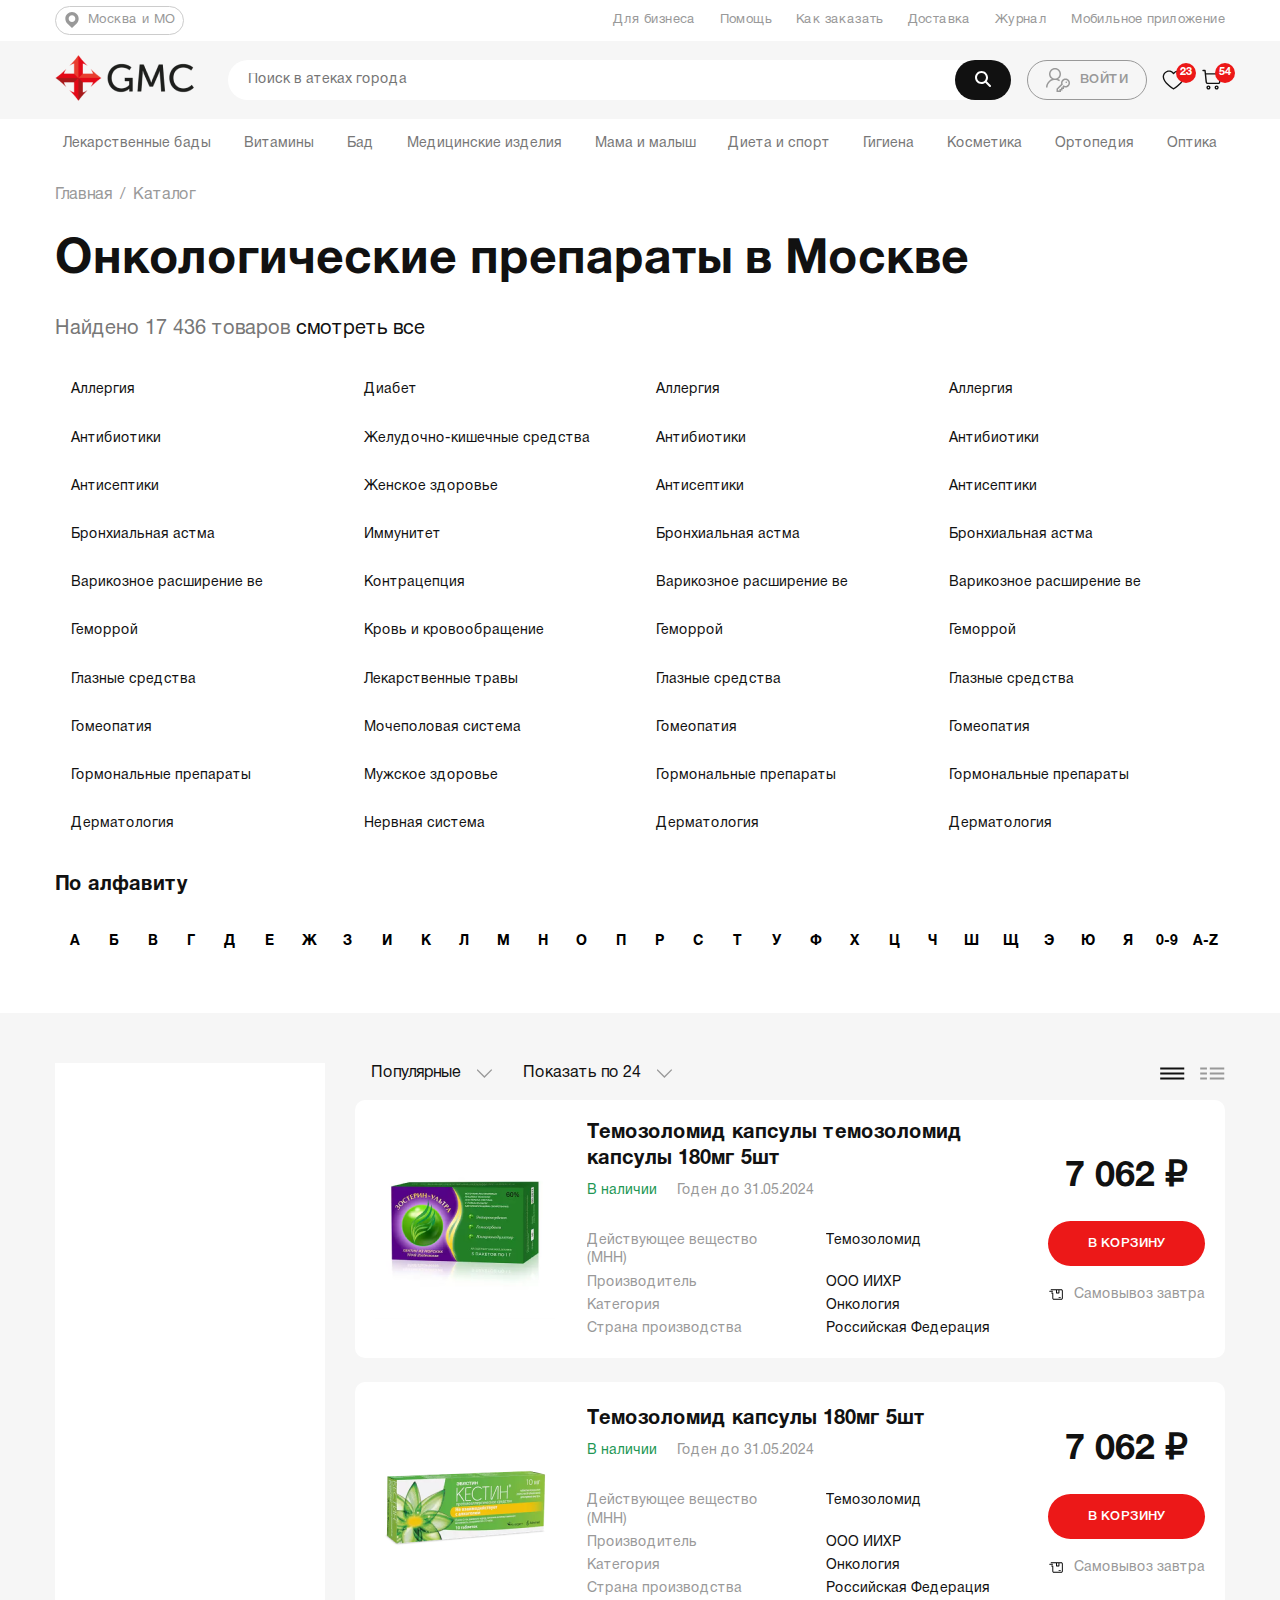
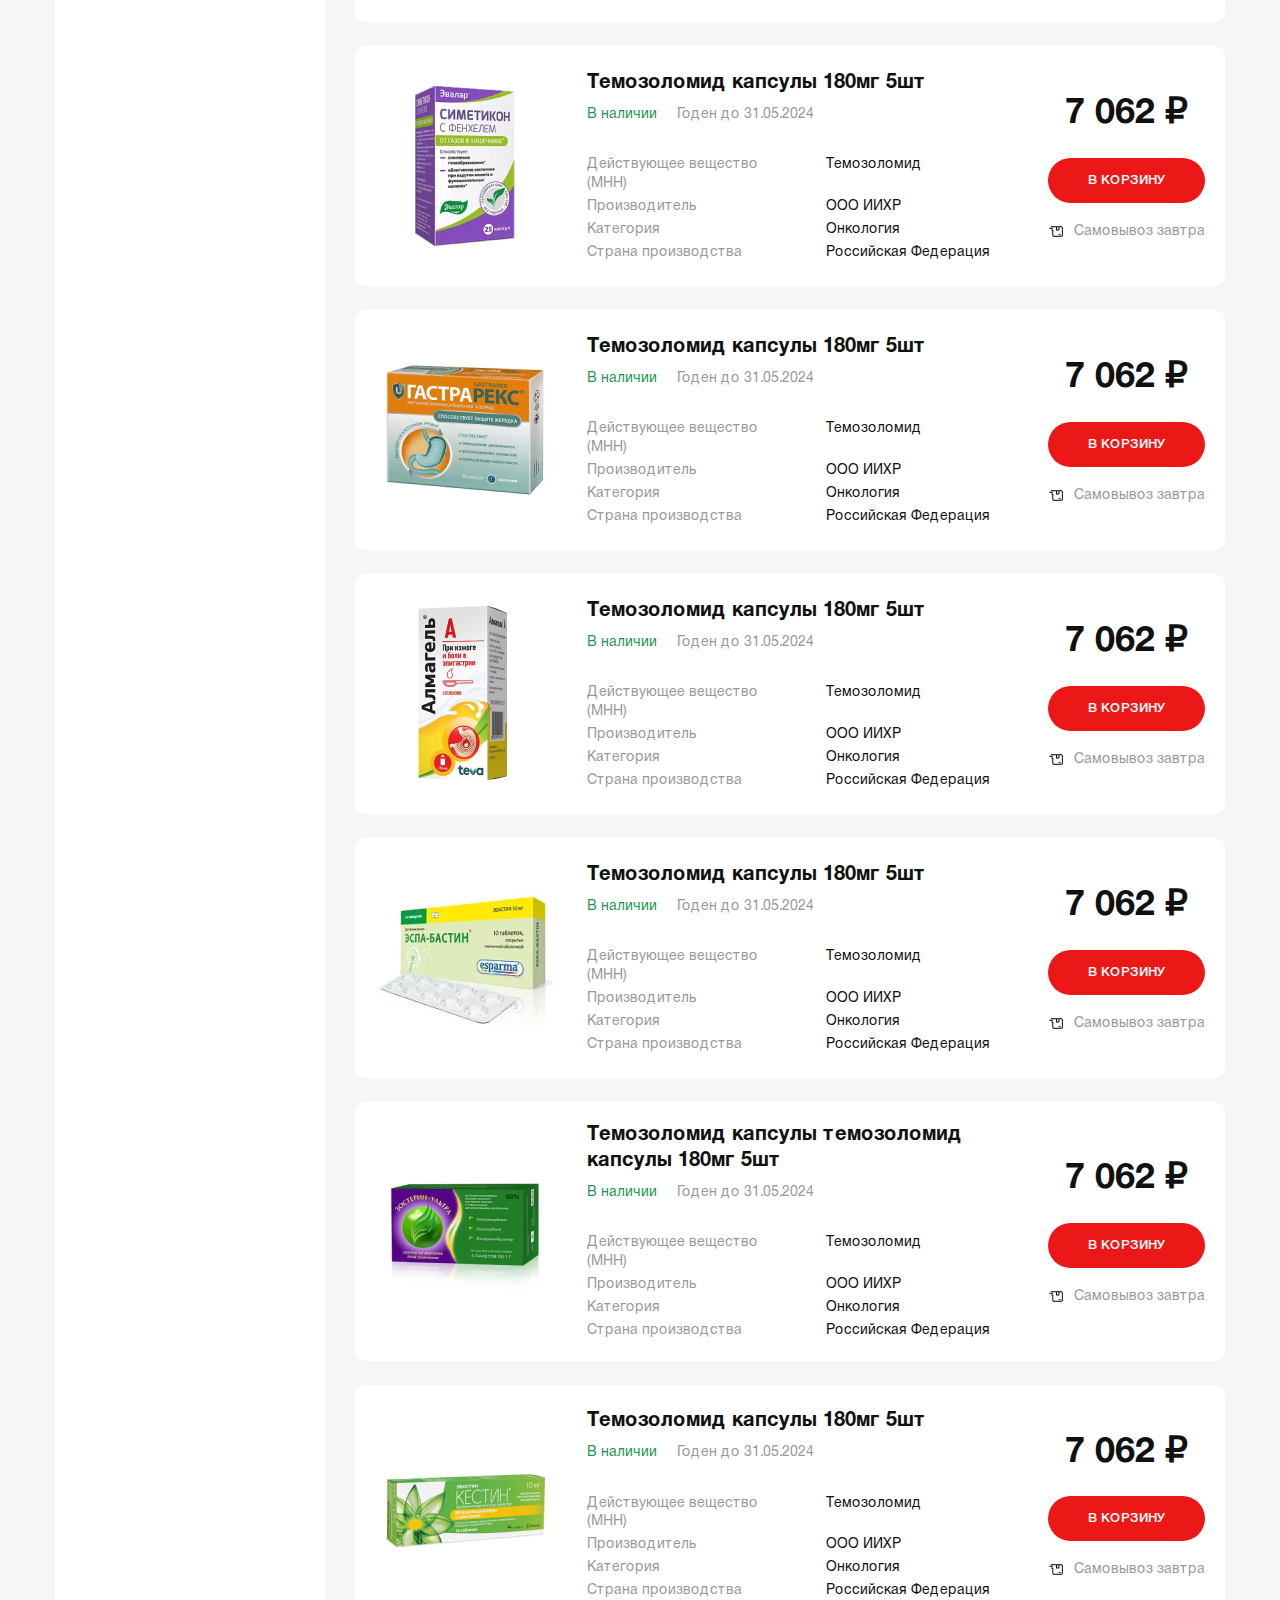
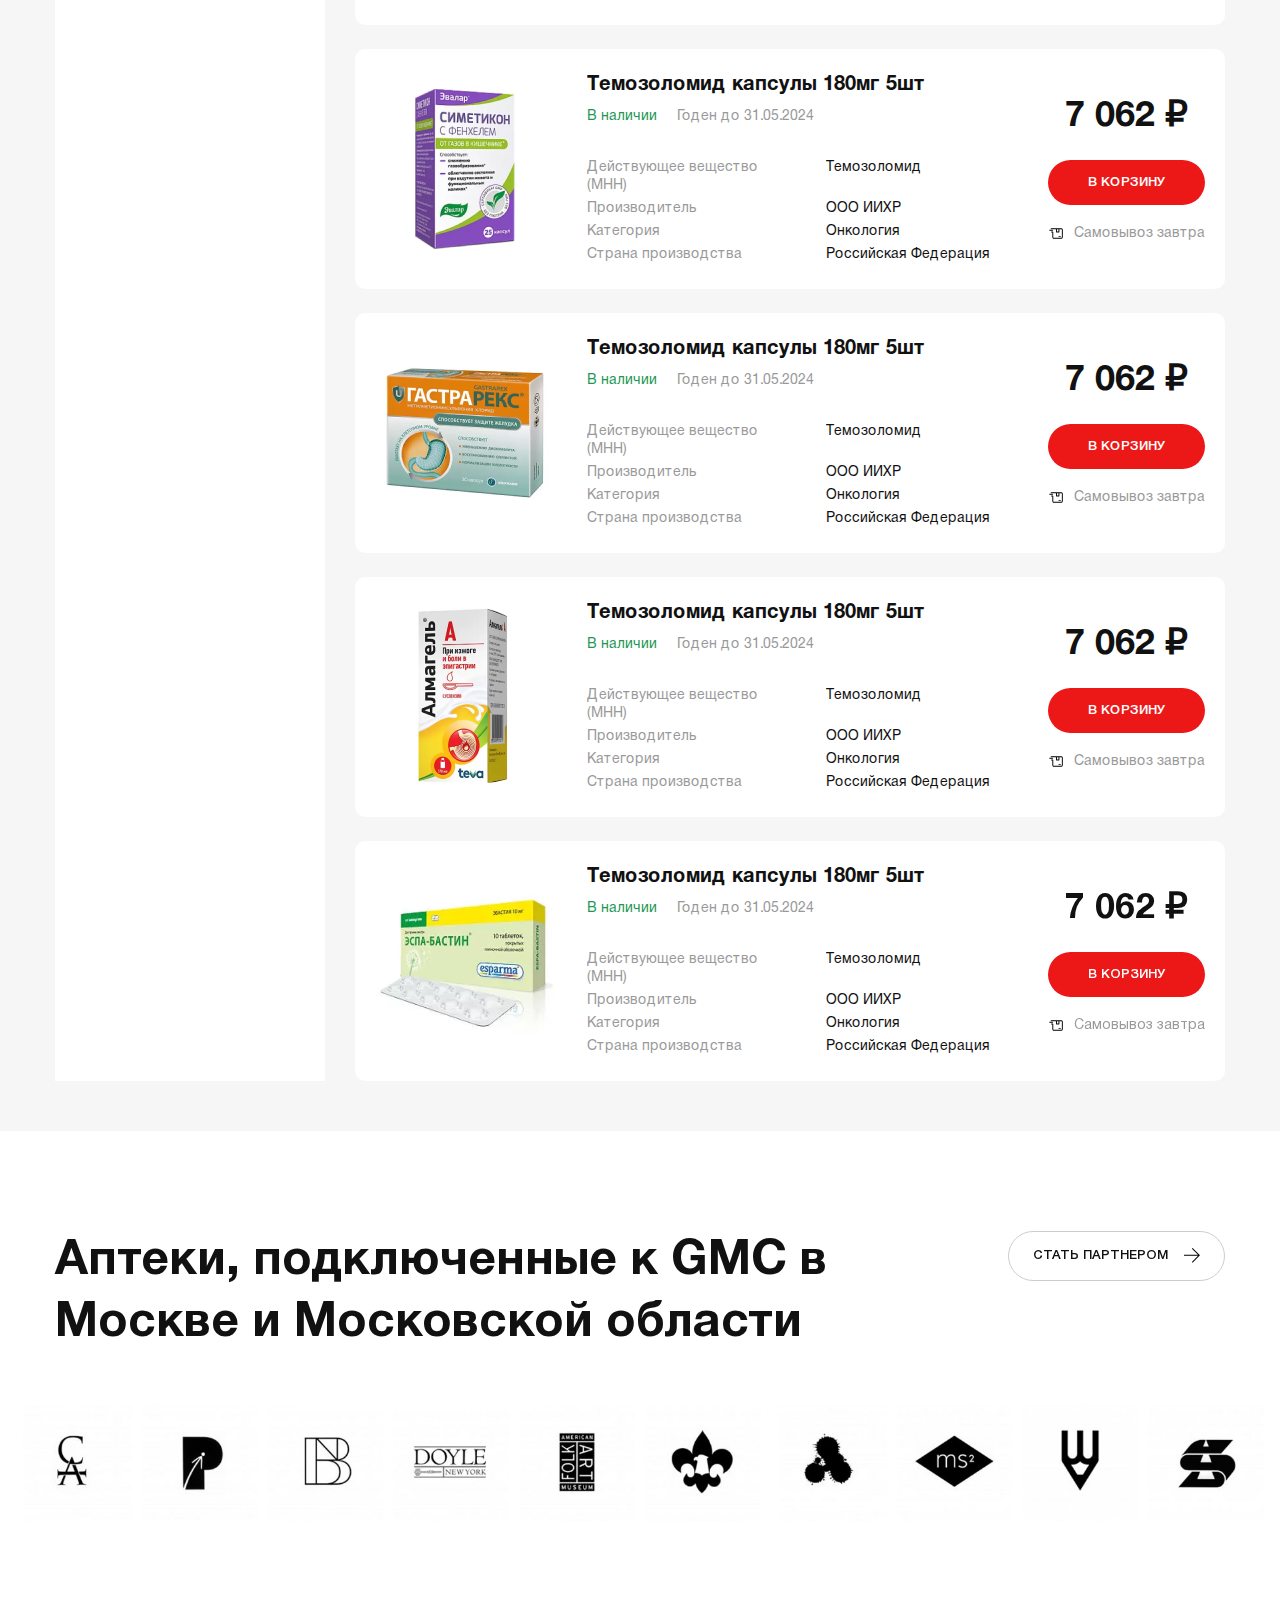
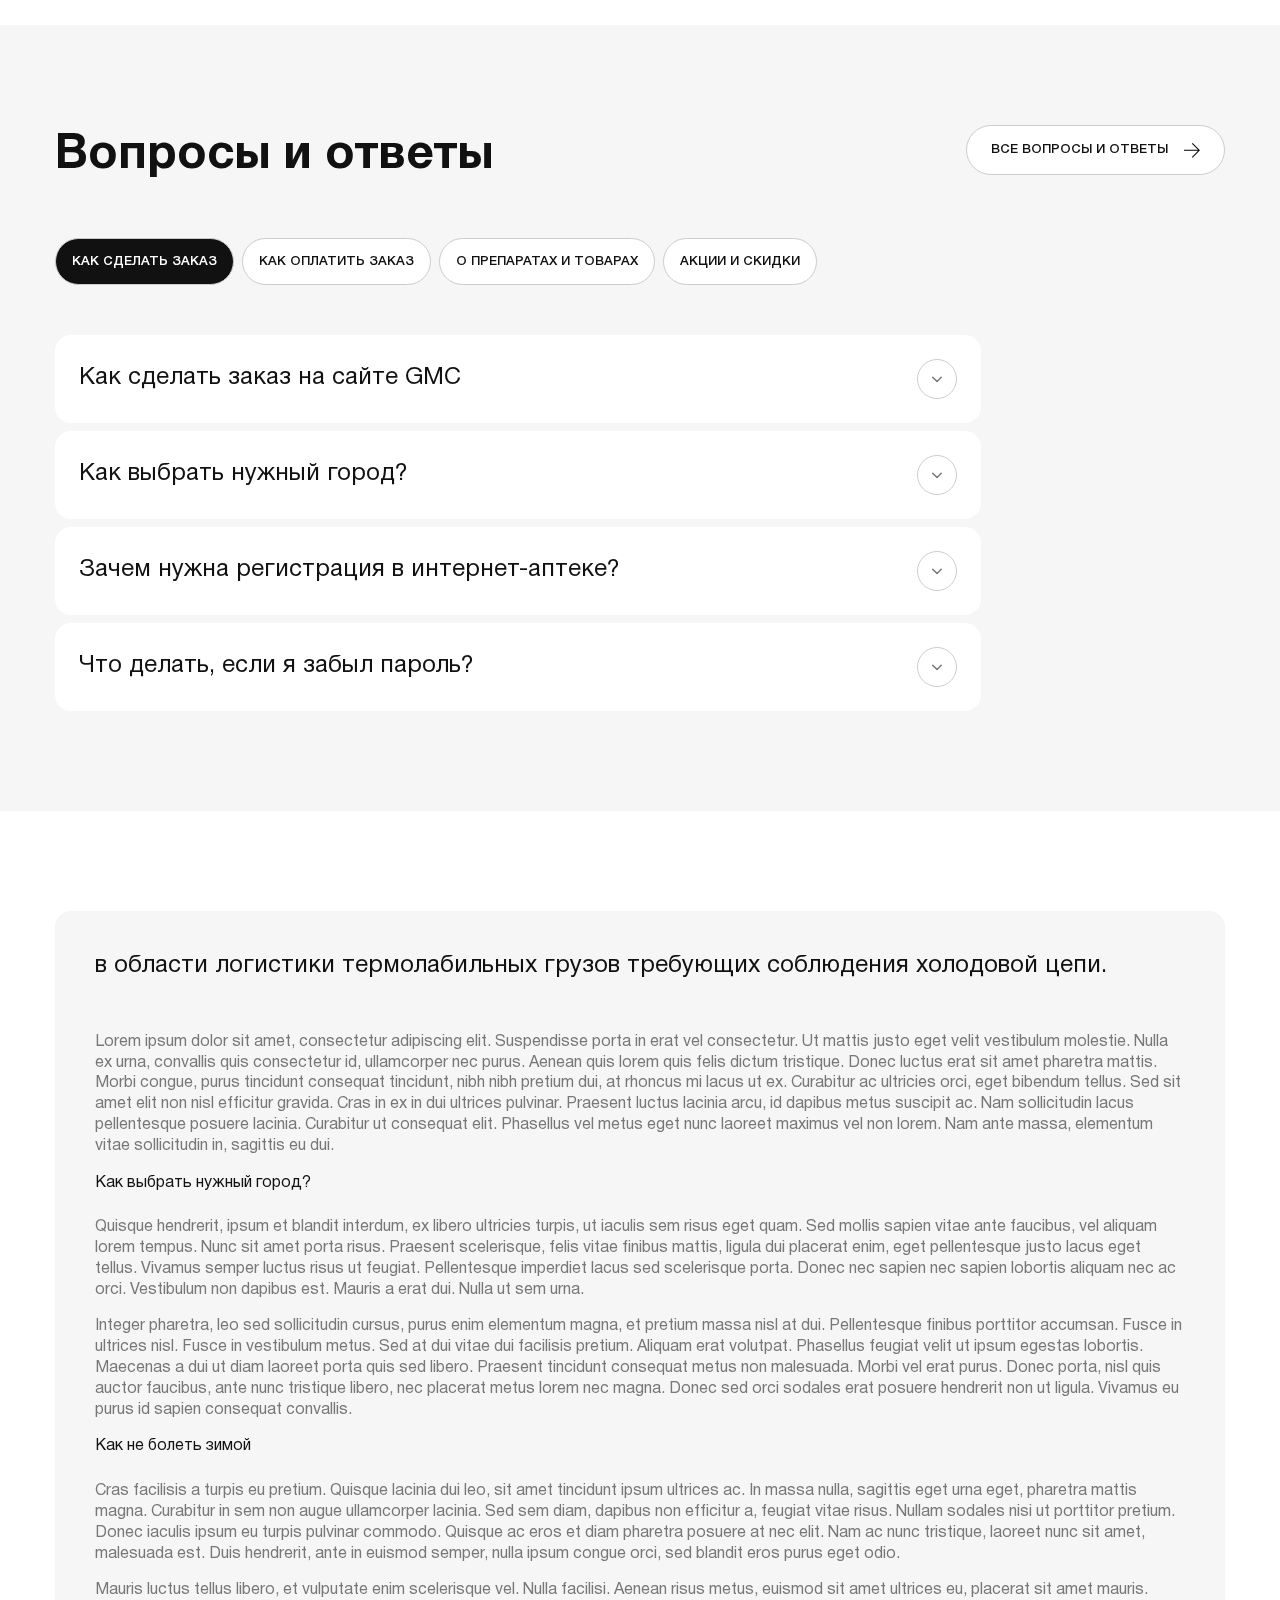
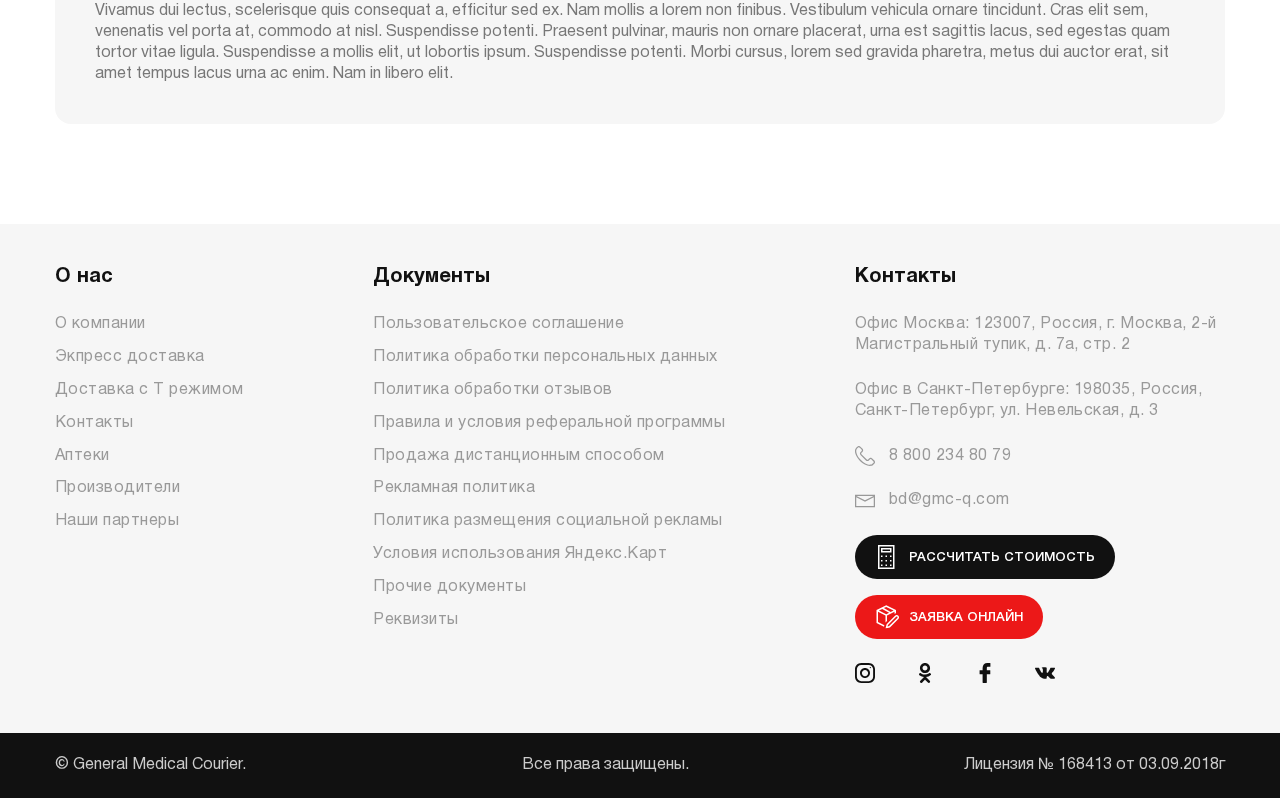
==== catalog.html @ 03855627 "feat: added catalog controls" ====
<!DOCTYPE html>
<html lang="en">
  <head>
    <meta charset="UTF-8" />
    <meta name="viewport" content="width=device-width, initial-scale=1.0" />
    <title>GMC</title>
    <link rel="shortcut icon" href="./favicon.ico" type="image/x-icon" />
    <link rel="stylesheet" href="./css/index.css" />
    <link rel="stylesheet" href="https://cdn.jsdelivr.net/npm/swiper@11/swiper-bundle.min.css" />
    <script src="https://cdn.jsdelivr.net/npm/swiper@11/swiper-bundle.min.js" defer></script>
    <script type="module" src="./js/index.js" defer></script>
  </head>
  <body>
    <header class="header">
      <div class="header__top">
        <div class="container">
          <div class="header__top-location">Москва и МО</div>

          <ul class="header__top-menu">
            <li class="header__top-menu-item">
              <a class="header__top-menu-item-link" href="#">Для бизнеса</a>
            </li>
            <li class="header__top-menu-item">
              <a class="header__top-menu-item-link" href="#">Помощь</a>
            </li>
            <li class="header__top-menu-item">
              <a class="header__top-menu-item-link" href="#">Как заказать</a>
            </li>
            <li class="header__top-menu-item">
              <a class="header__top-menu-item-link" href="#">Доставка</a>
            </li>
            <li class="header__top-menu-item">
              <a class="header__top-menu-item-link" href="#">Журнал</a>
            </li>
            <li class="header__top-menu-item">
              <a class="header__top-menu-item-link" href="#">Мобильное приложение</a>
            </li>
          </ul>
        </div>
      </div>

      <div class="header__main">
        <div class="container">
          <div class="header__logo">
            <a class="header__logo-link" href="./">
              <img class="header__logo-image" src="./assets/logo.png" alt="logo" />
            </a>
          </div>

          <div class="header__search">
            <input class="header__search-input" type="search" placeholder="Поиск в атеках города" />
            <button class="header__search-button"></button>
          </div>

          <div class="header__controls">
            <button class="header__controls-button header__controls-button_main">
              <span class="header__controls-button-text">Главная</span>
            </button>
            <button class="header__controls-button header__controls-button_catalog">
              <span class="header__controls-button-text">Каталог</span>
            </button>
            <button class="header__controls-button header__controls-button_account">
              <span class="header__controls-button-text">Войти</span>
            </button>
            <button class="header__controls-button header__controls-button_favourits">
              <span class="header__controls-button-text">Избранное</span>
              <span class="header__controls-button-count">23</span>
            </button>
            <button class="header__controls-button header__controls-button_basket">
              <span class="header__controls-button-text">Корзина</span>
              <span class="header__controls-button-count">54</span>
            </button>
            <button class="header__controls-button header__controls-button_burger">
              <span class="header__controls-button-text">Меню</span>
            </button>
          </div>
        </div>
      </div>
    </header>

    <main class="main">
      <nav class="main-nav">
        <div class="container">
          <ul class="main-nav__menu">
            <li class="main-nav__menu-item">
              <span class="main-nav__menu-item-text">Лекарственные бады</span>
              <div class="main-nav__menu-submenu-wrapper">
                <ul class="main-nav__submenu">
                  <li class="main-nav__submenu-item">
                    <a class="main-nav__submenu-link" href="#">Аллергия</a>
                  </li>
                  <li class="main-nav__submenu-item">
                    <a class="main-nav__submenu-link" href="#">Антибиотики</a>
                  </li>
                  <li class="main-nav__submenu-item">
                    <a class="main-nav__submenu-link" href="#">Антисептики</a>
                  </li>
                  <li class="main-nav__submenu-item">
                    <a class="main-nav__submenu-link" href="#">Бронхиальная астма</a>
                  </li>
                  <li class="main-nav__submenu-item">
                    <a class="main-nav__submenu-link" href="#">Варикозное расширение ве</a>
                  </li>
                  <li class="main-nav__submenu-item">
                    <a class="main-nav__submenu-link" href="#">Геморрой</a>
                  </li>
                  <li class="main-nav__submenu-item">
                    <a class="main-nav__submenu-link" href="#">Глазные средства</a>
                  </li>
                  <li class="main-nav__submenu-item">
                    <a class="main-nav__submenu-link" href="#">Гомеопатия</a>
                  </li>
                  <li class="main-nav__submenu-item">
                    <a class="main-nav__submenu-link" href="#">Гормональные препараты</a>
                  </li>
                  <li class="main-nav__submenu-item">
                    <a class="main-nav__submenu-link" href="#">Дерматология</a>
                  </li>
                  <li class="main-nav__submenu-item">
                    <a class="main-nav__submenu-link" href="#">Диабет</a>
                  </li>
                  <li class="main-nav__submenu-item">
                    <a class="main-nav__submenu-link" href="#">Желудочно-кишечные средства</a>
                  </li>
                  <li class="main-nav__submenu-item">
                    <a class="main-nav__submenu-link" href="#">Женское здоровье</a>
                  </li>
                  <li class="main-nav__submenu-item">
                    <a class="main-nav__submenu-link" href="#">Иммунитет</a>
                  </li>
                  <li class="main-nav__submenu-item">
                    <a class="main-nav__submenu-link" href="#">Контрацепция</a>
                  </li>
                  <li class="main-nav__submenu-item">
                    <a class="main-nav__submenu-link" href="#">Кровь и кровообращение</a>
                  </li>
                  <li class="main-nav__submenu-item">
                    <a class="main-nav__submenu-link" href="#">Лекарственные травы</a>
                  </li>
                  <li class="main-nav__submenu-item">
                    <a class="main-nav__submenu-link" href="#">Мочеполовая система</a>
                  </li>
                  <li class="main-nav__submenu-item">
                    <a class="main-nav__submenu-link" href="#">Мужское здоровье</a>
                  </li>
                  <li class="main-nav__submenu-item">
                    <a class="main-nav__submenu-link" href="#">Нервная система</a>
                  </li>
                  <li class="main-nav__submenu-item">
                    <a class="main-nav__submenu-link" href="#">Аллергия</a>
                  </li>
                  <li class="main-nav__submenu-item">
                    <a class="main-nav__submenu-link" href="#">Антибиотики</a>
                  </li>
                  <li class="main-nav__submenu-item">
                    <a class="main-nav__submenu-link" href="#">Антисептики</a>
                  </li>
                  <li class="main-nav__submenu-item">
                    <a class="main-nav__submenu-link" href="#">Бронхиальная астма</a>
                  </li>
                  <li class="main-nav__submenu-item">
                    <a class="main-nav__submenu-link" href="#">Варикозное расширение ве</a>
                  </li>
                  <li class="main-nav__submenu-item">
                    <a class="main-nav__submenu-link" href="#">Геморрой</a>
                  </li>
                  <li class="main-nav__submenu-item">
                    <a class="main-nav__submenu-link" href="#">Глазные средства</a>
                  </li>
                  <li class="main-nav__submenu-item">
                    <a class="main-nav__submenu-link" href="#">Гомеопатия</a>
                  </li>
                  <li class="main-nav__submenu-item">
                    <a class="main-nav__submenu-link" href="#">Гормональные препараты</a>
                  </li>
                  <li class="main-nav__submenu-item">
                    <a class="main-nav__submenu-link" href="#">Дерматология</a>
                  </li>
                </ul>

                <div class="main-nav__bestsellers">
                  <h4 class="main-nav__bestsellers-title">Хиты продаж</h4>

                  <div class="main-nav__bestsellers-card">
                    <figure class="main-nav__bestsellers-card-figure">
                      <img src="./assets/pharmacy/pharmacy-1.png" alt="pharmacy" />
                    </figure>

                    <div class="main-nav__bestsellers-card-info">
                      <div class="main-nav__bestsellers-card-name">
                        Темозоломид капсулы 180мг 5шт
                      </div>
                      <div class="main-nav__bestsellers-card-amount">В наличии</div>
                      <div class="main-nav__bestsellers-card-price">7 062 ₽</div>
                    </div>
                  </div>

                  <div class="main-nav__bestsellers-card">
                    <figure class="main-nav__bestsellers-card-figure">
                      <img src="./assets/pharmacy/pharmacy-2.png" alt="pharmacy" />
                    </figure>

                    <div class="main-nav__bestsellers-card-info">
                      <div class="main-nav__bestsellers-card-name">
                        Темозоломид капсулы 180мг 5шт
                      </div>
                      <div class="main-nav__bestsellers-card-amount">В наличии</div>
                      <div class="main-nav__bestsellers-card-price">7 062 ₽</div>
                    </div>
                  </div>

                  <div class="main-nav__bestsellers-card">
                    <figure class="main-nav__bestsellers-card-figure">
                      <img src="./assets/pharmacy/pharmacy-3.png" alt="pharmacy" />
                    </figure>

                    <div class="main-nav__bestsellers-card-info">
                      <div class="main-nav__bestsellers-card-name">
                        Темозоломид капсулы 180мг 5шт
                      </div>
                      <div class="main-nav__bestsellers-card-amount">В наличии</div>
                      <div class="main-nav__bestsellers-card-price">7 062 ₽</div>
                    </div>
                  </div>
                </div>
              </div>
            </li>
            <li class="main-nav__menu-item">
              <span class="main-nav__menu-item-text">Витамины</span>
            </li>
            <li class="main-nav__menu-item">
              <span class="main-nav__menu-item-text">Бад</span>
            </li>
            <li class="main-nav__menu-item">
              <span class="main-nav__menu-item-text">Медицинские изделия</span>
            </li>
            <li class="main-nav__menu-item">
              <span class="main-nav__menu-item-text">Мама и малыш</span>
            </li>
            <li class="main-nav__menu-item">
              <span class="main-nav__menu-item-text">Диета и спорт</span>
            </li>
            <li class="main-nav__menu-item">
              <span class="main-nav__menu-item-text">Гигиена</span>
            </li>
            <li class="main-nav__menu-item">
              <span class="main-nav__menu-item-text">Косметика</span>
            </li>
            <li class="main-nav__menu-item">
              <span class="main-nav__menu-item-text">Ортопедия</span>
            </li>
            <li class="main-nav__menu-item">
              <span class="main-nav__menu-item-text">Оптика</span>
            </li>
          </ul>
        </div>
      </nav>

      <section class="catalog-top">
        <div class="container">
          <div class="breacrumbs">
            <a class="breacrumbs__link" href="./">Главная</a>
            <a class="breacrumbs__link" href="./catalog.html">Каталог</a>
          </div>

          <h2 class="catalog-top__title title-48">Онкологические препараты в Москве</h2>

          <div class="catalog-top__result">Найдено 17 436 товаров <a href="#">cмотреть все</a></div>

          <div class="catalog-top__categories">
            <a class="catalog-top__categories-link" href="#">Аллергия</a>
            <a class="catalog-top__categories-link" href="#">Диабет</a>
            <a class="catalog-top__categories-link" href="#">Аллергия</a>
            <a class="catalog-top__categories-link" href="#">Аллергия</a>
            <a class="catalog-top__categories-link" href="#">Антибиотики</a>
            <a class="catalog-top__categories-link" href="#">Желудочно-кишечные средства</a>
            <a class="catalog-top__categories-link" href="#">Антибиотики</a>
            <a class="catalog-top__categories-link" href="#">Антибиотики</a>
            <a class="catalog-top__categories-link" href="#">Антисептики</a>
            <a class="catalog-top__categories-link" href="#">Женское здоровье</a>
            <a class="catalog-top__categories-link" href="#">Антисептики</a>
            <a class="catalog-top__categories-link" href="#">Антисептики</a>
            <a class="catalog-top__categories-link" href="#">Бронхиальная астма</a>
            <a class="catalog-top__categories-link" href="#">Иммунитет</a>
            <a class="catalog-top__categories-link" href="#">Бронхиальная астма</a>
            <a class="catalog-top__categories-link" href="#">Бронхиальная астма</a>
            <a class="catalog-top__categories-link" href="#">Варикозное расширение ве</a>
            <a class="catalog-top__categories-link" href="#">Контрацепция</a>
            <a class="catalog-top__categories-link" href="#">Варикозное расширение ве</a>
            <a class="catalog-top__categories-link" href="#">Варикозное расширение ве</a>
            <a class="catalog-top__categories-link" href="#">Геморрой</a>
            <a class="catalog-top__categories-link" href="#">Кровь и кровообращение</a>
            <a class="catalog-top__categories-link" href="#">Геморрой</a>
            <a class="catalog-top__categories-link" href="#">Геморрой</a>
            <a class="catalog-top__categories-link" href="#">Глазные средства</a>
            <a class="catalog-top__categories-link" href="#">Лекарственные травы</a>
            <a class="catalog-top__categories-link" href="#">Глазные средства</a>
            <a class="catalog-top__categories-link" href="#">Глазные средства</a>
            <a class="catalog-top__categories-link" href="#">Гомеопатия</a>
            <a class="catalog-top__categories-link" href="#">Мочеполовая система</a>
            <a class="catalog-top__categories-link" href="#">Гомеопатия</a>
            <a class="catalog-top__categories-link" href="#">Гомеопатия</a>
            <a class="catalog-top__categories-link" href="#">Гормональные препараты</a>
            <a class="catalog-top__categories-link" href="#">Мужское здоровье</a>
            <a class="catalog-top__categories-link" href="#">Гормональные препараты</a>
            <a class="catalog-top__categories-link" href="#">Гормональные препараты</a>
            <a class="catalog-top__categories-link" href="#">Дерматология</a>
            <a class="catalog-top__categories-link" href="#">Нервная система</a>
            <a class="catalog-top__categories-link" href="#">Дерматология</a>
            <a class="catalog-top__categories-link" href="#">Дерматология</a>
          </div>

          <h3 class="catalog-top__subtitle">По алфавиту</h3>

          <h3 class="catalog-top__sorting">
            <button class="catalog-top__sorting-button">а</button>
            <button class="catalog-top__sorting-button">б</button>
            <button class="catalog-top__sorting-button">в</button>
            <button class="catalog-top__sorting-button">г</button>
            <button class="catalog-top__sorting-button">д</button>
            <button class="catalog-top__sorting-button">е</button>
            <button class="catalog-top__sorting-button">ж</button>
            <button class="catalog-top__sorting-button">з</button>
            <button class="catalog-top__sorting-button">и</button>
            <button class="catalog-top__sorting-button">к</button>
            <button class="catalog-top__sorting-button">л</button>
            <button class="catalog-top__sorting-button">м</button>
            <button class="catalog-top__sorting-button">н</button>
            <button class="catalog-top__sorting-button">о</button>
            <button class="catalog-top__sorting-button">п</button>
            <button class="catalog-top__sorting-button">р</button>
            <button class="catalog-top__sorting-button">с</button>
            <button class="catalog-top__sorting-button">т</button>
            <button class="catalog-top__sorting-button">у</button>
            <button class="catalog-top__sorting-button">ф</button>
            <button class="catalog-top__sorting-button">х</button>
            <button class="catalog-top__sorting-button">ц</button>
            <button class="catalog-top__sorting-button">ч</button>
            <button class="catalog-top__sorting-button">ш</button>
            <button class="catalog-top__sorting-button">щ</button>
            <button class="catalog-top__sorting-button">э</button>
            <button class="catalog-top__sorting-button">ю</button>
            <button class="catalog-top__sorting-button">я</button>
            <button class="catalog-top__sorting-button">0-9</button>
            <button class="catalog-top__sorting-button">A-Z</button>
          </h3>
        </div>
      </section>

      <section class="catalog">
        <div class="container">
          <aside class="catalog__filter"></aside>
          <div class="catalog__content">
            <div class="catalog__controls">
              <div class="catalog__controls-sorting">
                <div class="custom-select" data-value="1">
                  <select class="form-select" id="sorting" name="sorting">
                    <option value="1">Популярные</option>
                    <option value="2">Сначала дешевые</option>
                    <option value="3">Сначала дорогие</option>
                    <option value="4">Высокий рейтинг</option>
                  </select>
                </div>

                <div class="custom-select" data-value="1">
                  <select class="form-select" id="quantity" name="quantity">
                    <option value="1">Показать по 24</option>
                    <option value="2">Показать по 36</option>
                    <option value="3">Показать по 48</option>
                    <option value="4">Показать по 60</option>
                  </select>
                </div>

              </div>

              <div class="catalog__controls-view">
                <button
                  class="catalog__controls-view-button catalog__controls-view-button_rows active"
                ></button>
                <button
                  class="catalog__controls-view-button catalog__controls-view-button_tiles"
                ></button>
              </div>
            </div>

            <div class="catalog__cards">
              <div class="pharmacy-card">
                <figure class="pharmacy-card__figure">
                  <img
                    class="pharmacy-card__figure-image"
                    src="./assets/pharmacy/pharmacy-1.png"
                    alt="pharmacy"
                  />
                </figure>

                <div class="pharmacy-card__block pharmacy-card__block_text">
                  <h4 class="pharmacy-card__title">
                    Темозоломид капсулы темозоломид капсулы 180мг 5шт
                  </h4>

                  <div class="pharmacy-card__info">
                    <span class="pharmacy-card__info-stock">В наличии</span>
                    <span class="pharmacy-card__info-expiration">Годен до 31.05.2024</span>
                  </div>

                  <div class="pharmacy-card__properties">
                    <div class="pharmacy-card__property">
                      <span class="pharmacy-card__property-name">Действующее вещество (МНН)</span>
                      <span class="pharmacy-card__property-text">Темозоломид</span>
                    </div>

                    <div class="pharmacy-card__property">
                      <span class="pharmacy-card__property-name">Производитель</span>
                      <span class="pharmacy-card__property-text">ООО ИИХР</span>
                    </div>

                    <div class="pharmacy-card__property">
                      <span class="pharmacy-card__property-name">Категория</span>
                      <span class="pharmacy-card__property-text">Онкология</span>
                    </div>

                    <div class="pharmacy-card__property">
                      <span class="pharmacy-card__property-name">Страна производства</span>
                      <span class="pharmacy-card__property-text">Российская Федерация</span>
                    </div>
                  </div>
                </div>

                <div class="pharmacy-card__block">
                  <div class="pharmacy-card__price">
                    <span class="pharmacy-card__price-new">7 062 ₽</span>
                  </div>

                  <div class="pharmacy-card__buttons">
                    <button class="button">В корзину</button>
                  </div>

                  <div class="pharmacy-card__delivery">Самовывоз завтра</div>
                </div>
              </div>

              <div class="pharmacy-card">
                <figure class="pharmacy-card__figure">
                  <img
                    class="pharmacy-card__figure-image"
                    src="./assets/pharmacy/pharmacy-2.png"
                    alt="pharmacy"
                  />
                </figure>

                <div class="pharmacy-card__block pharmacy-card__block_text">
                  <h4 class="pharmacy-card__title">Темозоломид капсулы 180мг 5шт</h4>

                  <div class="pharmacy-card__info">
                    <span class="pharmacy-card__info-stock">В наличии</span>
                    <span class="pharmacy-card__info-expiration">Годен до 31.05.2024</span>
                  </div>

                  <div class="pharmacy-card__properties">
                    <div class="pharmacy-card__property">
                      <span class="pharmacy-card__property-name">Действующее вещество (МНН)</span>
                      <span class="pharmacy-card__property-text">Темозоломид</span>
                    </div>

                    <div class="pharmacy-card__property">
                      <span class="pharmacy-card__property-name">Производитель</span>
                      <span class="pharmacy-card__property-text">ООО ИИХР</span>
                    </div>

                    <div class="pharmacy-card__property">
                      <span class="pharmacy-card__property-name">Категория</span>
                      <span class="pharmacy-card__property-text">Онкология</span>
                    </div>

                    <div class="pharmacy-card__property">
                      <span class="pharmacy-card__property-name">Страна производства</span>
                      <span class="pharmacy-card__property-text">Российская Федерация</span>
                    </div>
                  </div>
                </div>

                <div class="pharmacy-card__block">
                  <div class="pharmacy-card__price">
                    <span class="pharmacy-card__price-new">7 062 ₽</span>
                  </div>

                  <div class="pharmacy-card__buttons">
                    <button class="button">В корзину</button>
                  </div>

                  <div class="pharmacy-card__delivery">Самовывоз завтра</div>
                </div>
              </div>

              <div class="pharmacy-card">
                <figure class="pharmacy-card__figure">
                  <img
                    class="pharmacy-card__figure-image"
                    src="./assets/pharmacy/pharmacy-3.png"
                    alt="pharmacy"
                  />
                </figure>

                <div class="pharmacy-card__block pharmacy-card__block_text">
                  <h4 class="pharmacy-card__title">Темозоломид капсулы 180мг 5шт</h4>

                  <div class="pharmacy-card__info">
                    <span class="pharmacy-card__info-stock">В наличии</span>
                    <span class="pharmacy-card__info-expiration">Годен до 31.05.2024</span>
                  </div>

                  <div class="pharmacy-card__properties">
                    <div class="pharmacy-card__property">
                      <span class="pharmacy-card__property-name">Действующее вещество (МНН)</span>
                      <span class="pharmacy-card__property-text">Темозоломид</span>
                    </div>

                    <div class="pharmacy-card__property">
                      <span class="pharmacy-card__property-name">Производитель</span>
                      <span class="pharmacy-card__property-text">ООО ИИХР</span>
                    </div>

                    <div class="pharmacy-card__property">
                      <span class="pharmacy-card__property-name">Категория</span>
                      <span class="pharmacy-card__property-text">Онкология</span>
                    </div>

                    <div class="pharmacy-card__property">
                      <span class="pharmacy-card__property-name">Страна производства</span>
                      <span class="pharmacy-card__property-text">Российская Федерация</span>
                    </div>
                  </div>
                </div>

                <div class="pharmacy-card__block">
                  <div class="pharmacy-card__price">
                    <span class="pharmacy-card__price-new">7 062 ₽</span>
                  </div>

                  <div class="pharmacy-card__buttons">
                    <button class="button">В корзину</button>
                  </div>

                  <div class="pharmacy-card__delivery">Самовывоз завтра</div>
                </div>
              </div>

              <div class="pharmacy-card">
                <figure class="pharmacy-card__figure">
                  <img
                    class="pharmacy-card__figure-image"
                    src="./assets/pharmacy/pharmacy-4.png"
                    alt="pharmacy"
                  />
                </figure>

                <div class="pharmacy-card__block pharmacy-card__block_text">
                  <h4 class="pharmacy-card__title">Темозоломид капсулы 180мг 5шт</h4>

                  <div class="pharmacy-card__info">
                    <span class="pharmacy-card__info-stock">В наличии</span>
                    <span class="pharmacy-card__info-expiration">Годен до 31.05.2024</span>
                  </div>

                  <div class="pharmacy-card__properties">
                    <div class="pharmacy-card__property">
                      <span class="pharmacy-card__property-name">Действующее вещество (МНН)</span>
                      <span class="pharmacy-card__property-text">Темозоломид</span>
                    </div>

                    <div class="pharmacy-card__property">
                      <span class="pharmacy-card__property-name">Производитель</span>
                      <span class="pharmacy-card__property-text">ООО ИИХР</span>
                    </div>

                    <div class="pharmacy-card__property">
                      <span class="pharmacy-card__property-name">Категория</span>
                      <span class="pharmacy-card__property-text">Онкология</span>
                    </div>

                    <div class="pharmacy-card__property">
                      <span class="pharmacy-card__property-name">Страна производства</span>
                      <span class="pharmacy-card__property-text">Российская Федерация</span>
                    </div>
                  </div>
                </div>

                <div class="pharmacy-card__block">
                  <div class="pharmacy-card__price">
                    <span class="pharmacy-card__price-new">7 062 ₽</span>
                  </div>

                  <div class="pharmacy-card__buttons">
                    <button class="button">В корзину</button>
                  </div>

                  <div class="pharmacy-card__delivery">Самовывоз завтра</div>
                </div>
              </div>

              <div class="pharmacy-card">
                <figure class="pharmacy-card__figure">
                  <img
                    class="pharmacy-card__figure-image"
                    src="./assets/pharmacy/pharmacy-5.png"
                    alt="pharmacy"
                  />
                </figure>

                <div class="pharmacy-card__block pharmacy-card__block_text">
                  <h4 class="pharmacy-card__title">Темозоломид капсулы 180мг 5шт</h4>

                  <div class="pharmacy-card__info">
                    <span class="pharmacy-card__info-stock">В наличии</span>
                    <span class="pharmacy-card__info-expiration">Годен до 31.05.2024</span>
                  </div>

                  <div class="pharmacy-card__properties">
                    <div class="pharmacy-card__property">
                      <span class="pharmacy-card__property-name">Действующее вещество (МНН)</span>
                      <span class="pharmacy-card__property-text">Темозоломид</span>
                    </div>

                    <div class="pharmacy-card__property">
                      <span class="pharmacy-card__property-name">Производитель</span>
                      <span class="pharmacy-card__property-text">ООО ИИХР</span>
                    </div>

                    <div class="pharmacy-card__property">
                      <span class="pharmacy-card__property-name">Категория</span>
                      <span class="pharmacy-card__property-text">Онкология</span>
                    </div>

                    <div class="pharmacy-card__property">
                      <span class="pharmacy-card__property-name">Страна производства</span>
                      <span class="pharmacy-card__property-text">Российская Федерация</span>
                    </div>
                  </div>
                </div>

                <div class="pharmacy-card__block">
                  <div class="pharmacy-card__price">
                    <span class="pharmacy-card__price-new">7 062 ₽</span>
                  </div>

                  <div class="pharmacy-card__buttons">
                    <button class="button">В корзину</button>
                  </div>

                  <div class="pharmacy-card__delivery">Самовывоз завтра</div>
                </div>
              </div>

              <div class="pharmacy-card">
                <figure class="pharmacy-card__figure">
                  <img
                    class="pharmacy-card__figure-image"
                    src="./assets/pharmacy/pharmacy-6.png"
                    alt="pharmacy"
                  />
                </figure>

                <div class="pharmacy-card__block pharmacy-card__block_text">
                  <h4 class="pharmacy-card__title">Темозоломид капсулы 180мг 5шт</h4>

                  <div class="pharmacy-card__info">
                    <span class="pharmacy-card__info-stock">В наличии</span>
                    <span class="pharmacy-card__info-expiration">Годен до 31.05.2024</span>
                  </div>

                  <div class="pharmacy-card__properties">
                    <div class="pharmacy-card__property">
                      <span class="pharmacy-card__property-name">Действующее вещество (МНН)</span>
                      <span class="pharmacy-card__property-text">Темозоломид</span>
                    </div>

                    <div class="pharmacy-card__property">
                      <span class="pharmacy-card__property-name">Производитель</span>
                      <span class="pharmacy-card__property-text">ООО ИИХР</span>
                    </div>

                    <div class="pharmacy-card__property">
                      <span class="pharmacy-card__property-name">Категория</span>
                      <span class="pharmacy-card__property-text">Онкология</span>
                    </div>

                    <div class="pharmacy-card__property">
                      <span class="pharmacy-card__property-name">Страна производства</span>
                      <span class="pharmacy-card__property-text">Российская Федерация</span>
                    </div>
                  </div>
                </div>

                <div class="pharmacy-card__block">
                  <div class="pharmacy-card__price">
                    <span class="pharmacy-card__price-new">7 062 ₽</span>
                  </div>

                  <div class="pharmacy-card__buttons">
                    <button class="button">В корзину</button>
                  </div>

                  <div class="pharmacy-card__delivery">Самовывоз завтра</div>
                </div>
              </div>

              <div class="pharmacy-card">
                <figure class="pharmacy-card__figure">
                  <img
                    class="pharmacy-card__figure-image"
                    src="./assets/pharmacy/pharmacy-1.png"
                    alt="pharmacy"
                  />
                </figure>

                <div class="pharmacy-card__block pharmacy-card__block_text">
                  <h4 class="pharmacy-card__title">
                    Темозоломид капсулы темозоломид капсулы 180мг 5шт
                  </h4>

                  <div class="pharmacy-card__info">
                    <span class="pharmacy-card__info-stock">В наличии</span>
                    <span class="pharmacy-card__info-expiration">Годен до 31.05.2024</span>
                  </div>

                  <div class="pharmacy-card__properties">
                    <div class="pharmacy-card__property">
                      <span class="pharmacy-card__property-name">Действующее вещество (МНН)</span>
                      <span class="pharmacy-card__property-text">Темозоломид</span>
                    </div>

                    <div class="pharmacy-card__property">
                      <span class="pharmacy-card__property-name">Производитель</span>
                      <span class="pharmacy-card__property-text">ООО ИИХР</span>
                    </div>

                    <div class="pharmacy-card__property">
                      <span class="pharmacy-card__property-name">Категория</span>
                      <span class="pharmacy-card__property-text">Онкология</span>
                    </div>

                    <div class="pharmacy-card__property">
                      <span class="pharmacy-card__property-name">Страна производства</span>
                      <span class="pharmacy-card__property-text">Российская Федерация</span>
                    </div>
                  </div>
                </div>

                <div class="pharmacy-card__block">
                  <div class="pharmacy-card__price">
                    <span class="pharmacy-card__price-new">7 062 ₽</span>
                  </div>

                  <div class="pharmacy-card__buttons">
                    <button class="button">В корзину</button>
                  </div>

                  <div class="pharmacy-card__delivery">Самовывоз завтра</div>
                </div>
              </div>

              <div class="pharmacy-card">
                <figure class="pharmacy-card__figure">
                  <img
                    class="pharmacy-card__figure-image"
                    src="./assets/pharmacy/pharmacy-2.png"
                    alt="pharmacy"
                  />
                </figure>

                <div class="pharmacy-card__block pharmacy-card__block_text">
                  <h4 class="pharmacy-card__title">Темозоломид капсулы 180мг 5шт</h4>

                  <div class="pharmacy-card__info">
                    <span class="pharmacy-card__info-stock">В наличии</span>
                    <span class="pharmacy-card__info-expiration">Годен до 31.05.2024</span>
                  </div>

                  <div class="pharmacy-card__properties">
                    <div class="pharmacy-card__property">
                      <span class="pharmacy-card__property-name">Действующее вещество (МНН)</span>
                      <span class="pharmacy-card__property-text">Темозоломид</span>
                    </div>

                    <div class="pharmacy-card__property">
                      <span class="pharmacy-card__property-name">Производитель</span>
                      <span class="pharmacy-card__property-text">ООО ИИХР</span>
                    </div>

                    <div class="pharmacy-card__property">
                      <span class="pharmacy-card__property-name">Категория</span>
                      <span class="pharmacy-card__property-text">Онкология</span>
                    </div>

                    <div class="pharmacy-card__property">
                      <span class="pharmacy-card__property-name">Страна производства</span>
                      <span class="pharmacy-card__property-text">Российская Федерация</span>
                    </div>
                  </div>
                </div>

                <div class="pharmacy-card__block">
                  <div class="pharmacy-card__price">
                    <span class="pharmacy-card__price-new">7 062 ₽</span>
                  </div>

                  <div class="pharmacy-card__buttons">
                    <button class="button">В корзину</button>
                  </div>

                  <div class="pharmacy-card__delivery">Самовывоз завтра</div>
                </div>
              </div>

              <div class="pharmacy-card">
                <figure class="pharmacy-card__figure">
                  <img
                    class="pharmacy-card__figure-image"
                    src="./assets/pharmacy/pharmacy-3.png"
                    alt="pharmacy"
                  />
                </figure>

                <div class="pharmacy-card__block pharmacy-card__block_text">
                  <h4 class="pharmacy-card__title">Темозоломид капсулы 180мг 5шт</h4>

                  <div class="pharmacy-card__info">
                    <span class="pharmacy-card__info-stock">В наличии</span>
                    <span class="pharmacy-card__info-expiration">Годен до 31.05.2024</span>
                  </div>

                  <div class="pharmacy-card__properties">
                    <div class="pharmacy-card__property">
                      <span class="pharmacy-card__property-name">Действующее вещество (МНН)</span>
                      <span class="pharmacy-card__property-text">Темозоломид</span>
                    </div>

                    <div class="pharmacy-card__property">
                      <span class="pharmacy-card__property-name">Производитель</span>
                      <span class="pharmacy-card__property-text">ООО ИИХР</span>
                    </div>

                    <div class="pharmacy-card__property">
                      <span class="pharmacy-card__property-name">Категория</span>
                      <span class="pharmacy-card__property-text">Онкология</span>
                    </div>

                    <div class="pharmacy-card__property">
                      <span class="pharmacy-card__property-name">Страна производства</span>
                      <span class="pharmacy-card__property-text">Российская Федерация</span>
                    </div>
                  </div>
                </div>

                <div class="pharmacy-card__block">
                  <div class="pharmacy-card__price">
                    <span class="pharmacy-card__price-new">7 062 ₽</span>
                  </div>

                  <div class="pharmacy-card__buttons">
                    <button class="button">В корзину</button>
                  </div>

                  <div class="pharmacy-card__delivery">Самовывоз завтра</div>
                </div>
              </div>

              <div class="pharmacy-card">
                <figure class="pharmacy-card__figure">
                  <img
                    class="pharmacy-card__figure-image"
                    src="./assets/pharmacy/pharmacy-4.png"
                    alt="pharmacy"
                  />
                </figure>

                <div class="pharmacy-card__block pharmacy-card__block_text">
                  <h4 class="pharmacy-card__title">Темозоломид капсулы 180мг 5шт</h4>

                  <div class="pharmacy-card__info">
                    <span class="pharmacy-card__info-stock">В наличии</span>
                    <span class="pharmacy-card__info-expiration">Годен до 31.05.2024</span>
                  </div>

                  <div class="pharmacy-card__properties">
                    <div class="pharmacy-card__property">
                      <span class="pharmacy-card__property-name">Действующее вещество (МНН)</span>
                      <span class="pharmacy-card__property-text">Темозоломид</span>
                    </div>

                    <div class="pharmacy-card__property">
                      <span class="pharmacy-card__property-name">Производитель</span>
                      <span class="pharmacy-card__property-text">ООО ИИХР</span>
                    </div>

                    <div class="pharmacy-card__property">
                      <span class="pharmacy-card__property-name">Категория</span>
                      <span class="pharmacy-card__property-text">Онкология</span>
                    </div>

                    <div class="pharmacy-card__property">
                      <span class="pharmacy-card__property-name">Страна производства</span>
                      <span class="pharmacy-card__property-text">Российская Федерация</span>
                    </div>
                  </div>
                </div>

                <div class="pharmacy-card__block">
                  <div class="pharmacy-card__price">
                    <span class="pharmacy-card__price-new">7 062 ₽</span>
                  </div>

                  <div class="pharmacy-card__buttons">
                    <button class="button">В корзину</button>
                  </div>

                  <div class="pharmacy-card__delivery">Самовывоз завтра</div>
                </div>
              </div>

              <div class="pharmacy-card">
                <figure class="pharmacy-card__figure">
                  <img
                    class="pharmacy-card__figure-image"
                    src="./assets/pharmacy/pharmacy-5.png"
                    alt="pharmacy"
                  />
                </figure>

                <div class="pharmacy-card__block pharmacy-card__block_text">
                  <h4 class="pharmacy-card__title">Темозоломид капсулы 180мг 5шт</h4>

                  <div class="pharmacy-card__info">
                    <span class="pharmacy-card__info-stock">В наличии</span>
                    <span class="pharmacy-card__info-expiration">Годен до 31.05.2024</span>
                  </div>

                  <div class="pharmacy-card__properties">
                    <div class="pharmacy-card__property">
                      <span class="pharmacy-card__property-name">Действующее вещество (МНН)</span>
                      <span class="pharmacy-card__property-text">Темозоломид</span>
                    </div>

                    <div class="pharmacy-card__property">
                      <span class="pharmacy-card__property-name">Производитель</span>
                      <span class="pharmacy-card__property-text">ООО ИИХР</span>
                    </div>

                    <div class="pharmacy-card__property">
                      <span class="pharmacy-card__property-name">Категория</span>
                      <span class="pharmacy-card__property-text">Онкология</span>
                    </div>

                    <div class="pharmacy-card__property">
                      <span class="pharmacy-card__property-name">Страна производства</span>
                      <span class="pharmacy-card__property-text">Российская Федерация</span>
                    </div>
                  </div>
                </div>

                <div class="pharmacy-card__block">
                  <div class="pharmacy-card__price">
                    <span class="pharmacy-card__price-new">7 062 ₽</span>
                  </div>

                  <div class="pharmacy-card__buttons">
                    <button class="button">В корзину</button>
                  </div>

                  <div class="pharmacy-card__delivery">Самовывоз завтра</div>
                </div>
              </div>

              <div class="pharmacy-card">
                <figure class="pharmacy-card__figure">
                  <img
                    class="pharmacy-card__figure-image"
                    src="./assets/pharmacy/pharmacy-6.png"
                    alt="pharmacy"
                  />
                </figure>

                <div class="pharmacy-card__block pharmacy-card__block_text">
                  <h4 class="pharmacy-card__title">Темозоломид капсулы 180мг 5шт</h4>

                  <div class="pharmacy-card__info">
                    <span class="pharmacy-card__info-stock">В наличии</span>
                    <span class="pharmacy-card__info-expiration">Годен до 31.05.2024</span>
                  </div>

                  <div class="pharmacy-card__properties">
                    <div class="pharmacy-card__property">
                      <span class="pharmacy-card__property-name">Действующее вещество (МНН)</span>
                      <span class="pharmacy-card__property-text">Темозоломид</span>
                    </div>

                    <div class="pharmacy-card__property">
                      <span class="pharmacy-card__property-name">Производитель</span>
                      <span class="pharmacy-card__property-text">ООО ИИХР</span>
                    </div>

                    <div class="pharmacy-card__property">
                      <span class="pharmacy-card__property-name">Категория</span>
                      <span class="pharmacy-card__property-text">Онкология</span>
                    </div>

                    <div class="pharmacy-card__property">
                      <span class="pharmacy-card__property-name">Страна производства</span>
                      <span class="pharmacy-card__property-text">Российская Федерация</span>
                    </div>
                  </div>
                </div>

                <div class="pharmacy-card__block">
                  <div class="pharmacy-card__price">
                    <span class="pharmacy-card__price-new">7 062 ₽</span>
                  </div>

                  <div class="pharmacy-card__buttons">
                    <button class="button">В корзину</button>
                  </div>

                  <div class="pharmacy-card__delivery">Самовывоз завтра</div>
                </div>
              </div>
            </div>
          </div>
        </div>
      </section>

      <section class="partners section section_with-button">
        <div class="container">
          <div class="section-title">
            <h2 class="partners__title section-title__title title-48">
              Аптеки, подключенные к GMC в Москве и Московской области
            </h2>
            <button class="section-title__button">Стать партнером</button>
          </div>

          <div class="partners__slider">
            <div class="swiper">
              <div class="swiper-wrapper">
                <div class="swiper-slide">
                  <img src="./assets/partners/partner-1.jpg" alt="partner" />
                </div>
                <div class="swiper-slide">
                  <img src="./assets/partners/partner-2.jpg" alt="partner" />
                </div>
                <div class="swiper-slide">
                  <img src="./assets/partners/partner-3.jpg" alt="partner" />
                </div>
                <div class="swiper-slide">
                  <img src="./assets/partners/partner-4.jpg" alt="partner" />
                </div>
                <div class="swiper-slide">
                  <img src="./assets/partners/partner-5.jpg" alt="partner" />
                </div>
                <div class="swiper-slide">
                  <img src="./assets/partners/partner-6.jpg" alt="partner" />
                </div>
                <div class="swiper-slide">
                  <img src="./assets/partners/partner-7.jpg" alt="partner" />
                </div>
                <div class="swiper-slide">
                  <img src="./assets/partners/partner-8.jpg" alt="partner" />
                </div>
                <div class="swiper-slide">
                  <img src="./assets/partners/partner-9.jpg" alt="partner" />
                </div>
                <div class="swiper-slide">
                  <img src="./assets/partners/partner-10.jpg" alt="partner" />
                </div>
                <div class="swiper-slide">
                  <img src="./assets/partners/partner-11.jpg" alt="partner" />
                </div>
                <div class="swiper-slide">
                  <img src="./assets/partners/partner-12.jpg" alt="partner" />
                </div>
                <div class="swiper-slide">
                  <img src="./assets/partners/partner-1.jpg" alt="partner" />
                </div>
                <div class="swiper-slide">
                  <img src="./assets/partners/partner-2.jpg" alt="partner" />
                </div>
                <div class="swiper-slide">
                  <img src="./assets/partners/partner-3.jpg" alt="partner" />
                </div>
                <div class="swiper-slide">
                  <img src="./assets/partners/partner-4.jpg" alt="partner" />
                </div>
                <div class="swiper-slide">
                  <img src="./assets/partners/partner-5.jpg" alt="partner" />
                </div>
                <div class="swiper-slide">
                  <img src="./assets/partners/partner-6.jpg" alt="partner" />
                </div>
                <div class="swiper-slide">
                  <img src="./assets/partners/partner-7.jpg" alt="partner" />
                </div>
                <div class="swiper-slide">
                  <img src="./assets/partners/partner-8.jpg" alt="partner" />
                </div>
                <div class="swiper-slide">
                  <img src="./assets/partners/partner-9.jpg" alt="partner" />
                </div>
                <div class="swiper-slide">
                  <img src="./assets/partners/partner-10.jpg" alt="partner" />
                </div>
                <div class="swiper-slide">
                  <img src="./assets/partners/partner-11.jpg" alt="partner" />
                </div>
                <div class="swiper-slide">
                  <img src="./assets/partners/partner-12.jpg" alt="partner" />
                </div>
              </div>
            </div>
          </div>
        </div>
      </section>

      <section class="faq section section_with-button">
        <div class="container">
          <div class="section-title">
            <h2 class="faq__title section-title__title title-48">Вопросы и ответы</h2>
            <button class="section-title__button">Все вопросы и ответы</button>
          </div>

          <div class="faq__buttons">
            <button class="button button_light active" data-itemId="faqOrder">
              Как сделать заказ
            </button>
            <button class="button button_light" data-itemId="faqPayment">Как оплатить заказ</button>
            <button class="button button_light" data-itemId="faqDrugs">
              О препаратах и товарах
            </button>
            <button class="button button_light" data-itemId="faqDiscount">Акции и скидки</button>
          </div>

          <div class="faq__content">
            <div class="faq__content-item active" id="faqOrder">
              <div class="faq__accordeon accordeon">
                <div class="accordeon__toggler subtitle-24">Как сделать заказ на сайте GMC</div>
                <div class="accordeon__panel">
                  <p class="faq__accordeon-text text-16">
                    Сделать заказ в интернет-аптеке GMC возможно на сайте или в мобильном
                    приложении. Если вы осуществляете заказ с помощью мобильного телефона, вам
                    подойдет мобильное приложение GMC — это бесплатный удобный и простой сервис.
                    Также Смотрите инструкцию Как сделать заказ.
                  </p>

                  <div class="faq__accordeon-question">
                    <div class="faq__accordeon-question-text text-16">
                      Мы ответили на ваш вопрос?
                    </div>
                    <div class="faq__accordeon-question-buttons">
                      <button class="button button_light">Да</button>
                      <button class="button button_light">Нет</button>
                    </div>
                  </div>
                </div>
              </div>

              <div class="faq__accordeon accordeon">
                <div class="accordeon__toggler subtitle-24">Как выбрать нужный город?</div>
                <div class="accordeon__panel">
                  <p class="faq__accordeon-text text-16">
                    Сделать заказ в интернет-аптеке GMC возможно на сайте или в мобильном
                    приложении. Если вы осуществляете заказ с помощью мобильного телефона, вам
                    подойдет мобильное приложение GMC — это бесплатный удобный и простой сервис.
                    Также Смотрите инструкцию Как сделать заказ.
                  </p>

                  <div class="faq__accordeon-question">
                    <div class="faq__accordeon-question-text text-16">
                      Мы ответили на ваш вопрос?
                    </div>
                    <div class="faq__accordeon-question-buttons">
                      <button class="button button_light">Да</button>
                      <button class="button button_light">Нет</button>
                    </div>
                  </div>
                </div>
              </div>

              <div class="faq__accordeon accordeon">
                <div class="accordeon__toggler subtitle-24">
                  Зачем нужна регистрация в интернет-аптеке?
                </div>
                <div class="accordeon__panel">
                  <p class="faq__accordeon-text text-16">
                    Сделать заказ в интернет-аптеке GMC возможно на сайте или в мобильном
                    приложении. Если вы осуществляете заказ с помощью мобильного телефона, вам
                    подойдет мобильное приложение GMC — это бесплатный удобный и простой сервис.
                    Также Смотрите инструкцию Как сделать заказ.
                  </p>

                  <div class="faq__accordeon-question">
                    <div class="faq__accordeon-question-text text-16">
                      Мы ответили на ваш вопрос?
                    </div>
                    <div class="faq__accordeon-question-buttons">
                      <button class="button button_light">Да</button>
                      <button class="button button_light">Нет</button>
                    </div>
                  </div>
                </div>
              </div>

              <div class="faq__accordeon accordeon">
                <div class="accordeon__toggler subtitle-24">Что делать, если я забыл пароль?</div>
                <div class="accordeon__panel">
                  <p class="faq__accordeon-text text-16">
                    Сделать заказ в интернет-аптеке GMC возможно на сайте или в мобильном
                    приложении. Если вы осуществляете заказ с помощью мобильного телефона, вам
                    подойдет мобильное приложение GMC — это бесплатный удобный и простой сервис.
                    Также Смотрите инструкцию Как сделать заказ.
                  </p>

                  <div class="faq__accordeon-question">
                    <div class="faq__accordeon-question-text text-16">
                      Мы ответили на ваш вопрос?
                    </div>
                    <div class="faq__accordeon-question-buttons">
                      <button class="button button_light">Да</button>
                      <button class="button button_light">Нет</button>
                    </div>
                  </div>
                </div>
              </div>
            </div>

            <div class="faq__content-item" id="faqPayment">
              <div class="faq__accordeon accordeon">
                <div class="accordeon__toggler subtitle-24">Как сделать заказ на сайте GMC</div>
                <div class="accordeon__panel">
                  <p class="faq__accordeon-text text-16">
                    Сделать заказ в интернет-аптеке GMC возможно на сайте или в мобильном
                    приложении. Если вы осуществляете заказ с помощью мобильного телефона, вам
                    подойдет мобильное приложение GMC — это бесплатный удобный и простой сервис.
                    Также Смотрите инструкцию Как сделать заказ.
                  </p>

                  <div class="faq__accordeon-question">
                    <div class="faq__accordeon-question-text text-16">
                      Мы ответили на ваш вопрос?
                    </div>
                    <div class="faq__accordeon-question-buttons">
                      <button class="button button_light">Да</button>
                      <button class="button button_light">Нет</button>
                    </div>
                  </div>
                </div>
              </div>

              <div class="faq__accordeon accordeon">
                <div class="accordeon__toggler subtitle-24">Как выбрать нужный город?</div>
                <div class="accordeon__panel">
                  <p class="faq__accordeon-text text-16">
                    Сделать заказ в интернет-аптеке GMC возможно на сайте или в мобильном
                    приложении. Если вы осуществляете заказ с помощью мобильного телефона, вам
                    подойдет мобильное приложение GMC — это бесплатный удобный и простой сервис.
                    Также Смотрите инструкцию Как сделать заказ.
                  </p>

                  <div class="faq__accordeon-question">
                    <div class="faq__accordeon-question-text text-16">
                      Мы ответили на ваш вопрос?
                    </div>
                    <div class="faq__accordeon-question-buttons">
                      <button class="button button_light">Да</button>
                      <button class="button button_light">Нет</button>
                    </div>
                  </div>
                </div>
              </div>

              <div class="faq__accordeon accordeon">
                <div class="accordeon__toggler subtitle-24">
                  Зачем нужна регистрация в интернет-аптеке?
                </div>
                <div class="accordeon__panel">
                  <p class="faq__accordeon-text text-16">
                    Сделать заказ в интернет-аптеке GMC возможно на сайте или в мобильном
                    приложении. Если вы осуществляете заказ с помощью мобильного телефона, вам
                    подойдет мобильное приложение GMC — это бесплатный удобный и простой сервис.
                    Также Смотрите инструкцию Как сделать заказ.
                  </p>

                  <div class="faq__accordeon-question">
                    <div class="faq__accordeon-question-text text-16">
                      Мы ответили на ваш вопрос?
                    </div>
                    <div class="faq__accordeon-question-buttons">
                      <button class="button button_light">Да</button>
                      <button class="button button_light">Нет</button>
                    </div>
                  </div>
                </div>
              </div>

              <div class="faq__accordeon accordeon">
                <div class="accordeon__toggler subtitle-24">Что делать, если я забыл пароль?</div>
                <div class="accordeon__panel">
                  <p class="faq__accordeon-text text-16">
                    Сделать заказ в интернет-аптеке GMC возможно на сайте или в мобильном
                    приложении. Если вы осуществляете заказ с помощью мобильного телефона, вам
                    подойдет мобильное приложение GMC — это бесплатный удобный и простой сервис.
                    Также Смотрите инструкцию Как сделать заказ.
                  </p>

                  <div class="faq__accordeon-question">
                    <div class="faq__accordeon-question-text text-16">
                      Мы ответили на ваш вопрос?
                    </div>
                    <div class="faq__accordeon-question-buttons">
                      <button class="button button_light">Да</button>
                      <button class="button button_light">Нет</button>
                    </div>
                  </div>
                </div>
              </div>

              <div class="faq__accordeon accordeon">
                <div class="accordeon__toggler subtitle-24">Как сделать заказ на сайте GMC</div>
                <div class="accordeon__panel">
                  <p class="faq__accordeon-text text-16">
                    Сделать заказ в интернет-аптеке GMC возможно на сайте или в мобильном
                    приложении. Если вы осуществляете заказ с помощью мобильного телефона, вам
                    подойдет мобильное приложение GMC — это бесплатный удобный и простой сервис.
                    Также Смотрите инструкцию Как сделать заказ.
                  </p>

                  <div class="faq__accordeon-question">
                    <div class="faq__accordeon-question-text text-16">
                      Мы ответили на ваш вопрос?
                    </div>
                    <div class="faq__accordeon-question-buttons">
                      <button class="button button_light">Да</button>
                      <button class="button button_light">Нет</button>
                    </div>
                  </div>
                </div>
              </div>
            </div>

            <div class="faq__content-item" id="faqDrugs">
              <div class="faq__accordeon accordeon">
                <div class="accordeon__toggler subtitle-24">Как сделать заказ на сайте GMC</div>
                <div class="accordeon__panel">
                  <p class="faq__accordeon-text text-16">
                    Сделать заказ в интернет-аптеке GMC возможно на сайте или в мобильном
                    приложении. Если вы осуществляете заказ с помощью мобильного телефона, вам
                    подойдет мобильное приложение GMC — это бесплатный удобный и простой сервис.
                    Также Смотрите инструкцию Как сделать заказ.
                  </p>

                  <div class="faq__accordeon-question">
                    <div class="faq__accordeon-question-text text-16">
                      Мы ответили на ваш вопрос?
                    </div>
                    <div class="faq__accordeon-question-buttons">
                      <button class="button button_light">Да</button>
                      <button class="button button_light">Нет</button>
                    </div>
                  </div>
                </div>
              </div>

              <div class="faq__accordeon accordeon">
                <div class="accordeon__toggler subtitle-24">Как выбрать нужный город?</div>
                <div class="accordeon__panel">
                  <p class="faq__accordeon-text text-16">
                    Сделать заказ в интернет-аптеке GMC возможно на сайте или в мобильном
                    приложении. Если вы осуществляете заказ с помощью мобильного телефона, вам
                    подойдет мобильное приложение GMC — это бесплатный удобный и простой сервис.
                    Также Смотрите инструкцию Как сделать заказ.
                  </p>

                  <div class="faq__accordeon-question">
                    <div class="faq__accordeon-question-text text-16">
                      Мы ответили на ваш вопрос?
                    </div>
                    <div class="faq__accordeon-question-buttons">
                      <button class="button button_light">Да</button>
                      <button class="button button_light">Нет</button>
                    </div>
                  </div>
                </div>
              </div>

              <div class="faq__accordeon accordeon">
                <div class="accordeon__toggler subtitle-24">
                  Зачем нужна регистрация в интернет-аптеке?
                </div>
                <div class="accordeon__panel">
                  <p class="faq__accordeon-text text-16">
                    Сделать заказ в интернет-аптеке GMC возможно на сайте или в мобильном
                    приложении. Если вы осуществляете заказ с помощью мобильного телефона, вам
                    подойдет мобильное приложение GMC — это бесплатный удобный и простой сервис.
                    Также Смотрите инструкцию Как сделать заказ.
                  </p>

                  <div class="faq__accordeon-question">
                    <div class="faq__accordeon-question-text text-16">
                      Мы ответили на ваш вопрос?
                    </div>
                    <div class="faq__accordeon-question-buttons">
                      <button class="button button_light">Да</button>
                      <button class="button button_light">Нет</button>
                    </div>
                  </div>
                </div>
              </div>

              <div class="faq__accordeon accordeon">
                <div class="accordeon__toggler subtitle-24">Что делать, если я забыл пароль?</div>
                <div class="accordeon__panel">
                  <p class="faq__accordeon-text text-16">
                    Сделать заказ в интернет-аптеке GMC возможно на сайте или в мобильном
                    приложении. Если вы осуществляете заказ с помощью мобильного телефона, вам
                    подойдет мобильное приложение GMC — это бесплатный удобный и простой сервис.
                    Также Смотрите инструкцию Как сделать заказ.
                  </p>

                  <div class="faq__accordeon-question">
                    <div class="faq__accordeon-question-text text-16">
                      Мы ответили на ваш вопрос?
                    </div>
                    <div class="faq__accordeon-question-buttons">
                      <button class="button button_light">Да</button>
                      <button class="button button_light">Нет</button>
                    </div>
                  </div>
                </div>
              </div>
            </div>

            <div class="faq__content-item" id="faqDiscount">
              <div class="faq__accordeon accordeon">
                <div class="accordeon__toggler subtitle-24">Как сделать заказ на сайте GMC</div>
                <div class="accordeon__panel">
                  <p class="faq__accordeon-text text-16">
                    Сделать заказ в интернет-аптеке GMC возможно на сайте или в мобильном
                    приложении. Если вы осуществляете заказ с помощью мобильного телефона, вам
                    подойдет мобильное приложение GMC — это бесплатный удобный и простой сервис.
                    Также Смотрите инструкцию Как сделать заказ.
                  </p>

                  <div class="faq__accordeon-question">
                    <div class="faq__accordeon-question-text text-16">
                      Мы ответили на ваш вопрос?
                    </div>
                    <div class="faq__accordeon-question-buttons">
                      <button class="button button_light">Да</button>
                      <button class="button button_light">Нет</button>
                    </div>
                  </div>
                </div>
              </div>

              <div class="faq__accordeon accordeon">
                <div class="accordeon__toggler subtitle-24">Как выбрать нужный город?</div>
                <div class="accordeon__panel">
                  <p class="faq__accordeon-text text-16">
                    Сделать заказ в интернет-аптеке GMC возможно на сайте или в мобильном
                    приложении. Если вы осуществляете заказ с помощью мобильного телефона, вам
                    подойдет мобильное приложение GMC — это бесплатный удобный и простой сервис.
                    Также Смотрите инструкцию Как сделать заказ.
                  </p>

                  <div class="faq__accordeon-question">
                    <div class="faq__accordeon-question-text text-16">
                      Мы ответили на ваш вопрос?
                    </div>
                    <div class="faq__accordeon-question-buttons">
                      <button class="button button_light">Да</button>
                      <button class="button button_light">Нет</button>
                    </div>
                  </div>
                </div>
              </div>

              <div class="faq__accordeon accordeon">
                <div class="accordeon__toggler subtitle-24">
                  Зачем нужна регистрация в интернет-аптеке?
                </div>
                <div class="accordeon__panel">
                  <p class="faq__accordeon-text text-16">
                    Сделать заказ в интернет-аптеке GMC возможно на сайте или в мобильном
                    приложении. Если вы осуществляете заказ с помощью мобильного телефона, вам
                    подойдет мобильное приложение GMC — это бесплатный удобный и простой сервис.
                    Также Смотрите инструкцию Как сделать заказ.
                  </p>

                  <div class="faq__accordeon-question">
                    <div class="faq__accordeon-question-text text-16">
                      Мы ответили на ваш вопрос?
                    </div>
                    <div class="faq__accordeon-question-buttons">
                      <button class="button button_light">Да</button>
                      <button class="button button_light">Нет</button>
                    </div>
                  </div>
                </div>
              </div>

              <div class="faq__accordeon accordeon">
                <div class="accordeon__toggler subtitle-24">Что делать, если я забыл пароль?</div>
                <div class="accordeon__panel">
                  <p class="faq__accordeon-text text-16">
                    Сделать заказ в интернет-аптеке GMC возможно на сайте или в мобильном
                    приложении. Если вы осуществляете заказ с помощью мобильного телефона, вам
                    подойдет мобильное приложение GMC — это бесплатный удобный и простой сервис.
                    Также Смотрите инструкцию Как сделать заказ.
                  </p>

                  <div class="faq__accordeon-question">
                    <div class="faq__accordeon-question-text text-16">
                      Мы ответили на ваш вопрос?
                    </div>
                    <div class="faq__accordeon-question-buttons">
                      <button class="button button_light">Да</button>
                      <button class="button button_light">Нет</button>
                    </div>
                  </div>
                </div>
              </div>

              <div class="faq__accordeon accordeon">
                <div class="accordeon__toggler subtitle-24">Как сделать заказ на сайте GMC</div>
                <div class="accordeon__panel">
                  <p class="faq__accordeon-text text-16">
                    Сделать заказ в интернет-аптеке GMC возможно на сайте или в мобильном
                    приложении. Если вы осуществляете заказ с помощью мобильного телефона, вам
                    подойдет мобильное приложение GMC — это бесплатный удобный и простой сервис.
                    Также Смотрите инструкцию Как сделать заказ.
                  </p>

                  <div class="faq__accordeon-question">
                    <div class="faq__accordeon-question-text text-16">
                      Мы ответили на ваш вопрос?
                    </div>
                    <div class="faq__accordeon-question-buttons">
                      <button class="button button_light">Да</button>
                      <button class="button button_light">Нет</button>
                    </div>
                  </div>
                </div>
              </div>
            </div>
          </div>
        </div>
      </section>

      <section class="info section">
        <div class="container">
          <div class="info__content">
            <h3 class="info__title subtitle-24">
              в области логистики термолабильных грузов требующих соблюдения холодовой цепи.
            </h3>
            <p class="info__text text-16">
              Lorem ipsum dolor sit amet, consectetur adipiscing elit. Suspendisse porta in erat vel
              consectetur. Ut mattis justo eget velit vestibulum molestie. Nulla ex urna, convallis
              quis consectetur id, ullamcorper nec purus. Aenean quis lorem quis felis dictum
              tristique. Donec luctus erat sit amet pharetra mattis. Morbi congue, purus tincidunt
              consequat tincidunt, nibh nibh pretium dui, at rhoncus mi lacus ut ex. Curabitur ac
              ultricies orci, eget bibendum tellus. Sed sit amet elit non nisl efficitur gravida.
              Cras in ex in dui ultrices pulvinar. Praesent luctus lacinia arcu, id dapibus metus
              suscipit ac. Nam sollicitudin lacus pellentesque posuere lacinia. Curabitur ut
              consequat elit. Phasellus vel metus eget nunc laoreet maximus vel non lorem. Nam ante
              massa, elementum vitae sollicitudin in, sagittis eu dui.
            </p>
            <h4 class="info__subtitle text-16">Как выбрать нужный город?</h4>
            <p class="info__text text-16">
              Quisque hendrerit, ipsum et blandit interdum, ex libero ultricies turpis, ut iaculis
              sem risus eget quam. Sed mollis sapien vitae ante faucibus, vel aliquam lorem tempus.
              Nunc sit amet porta risus. Praesent scelerisque, felis vitae finibus mattis, ligula
              dui placerat enim, eget pellentesque justo lacus eget tellus. Vivamus semper luctus
              risus ut feugiat. Pellentesque imperdiet lacus sed scelerisque porta. Donec nec sapien
              nec sapien lobortis aliquam nec ac orci. Vestibulum non dapibus est. Mauris a erat
              dui. Nulla ut sem urna.
            </p>
            <p class="info__text text-16">
              Integer pharetra, leo sed sollicitudin cursus, purus enim elementum magna, et pretium
              massa nisl at dui. Pellentesque finibus porttitor accumsan. Fusce in ultrices nisl.
              Fusce in vestibulum metus. Sed at dui vitae dui facilisis pretium. Aliquam erat
              volutpat. Phasellus feugiat velit ut ipsum egestas lobortis. Maecenas a dui ut diam
              laoreet porta quis sed libero. Praesent tincidunt consequat metus non malesuada. Morbi
              vel erat purus. Donec porta, nisl quis auctor faucibus, ante nunc tristique libero,
              nec placerat metus lorem nec magna. Donec sed orci sodales erat posuere hendrerit non
              ut ligula. Vivamus eu purus id sapien consequat convallis.
            </p>
            <h4 class="info__subtitle text-16">Как не болеть зимой</h4>
            <p class="info__text text-16">
              Cras facilisis a turpis eu pretium. Quisque lacinia dui leo, sit amet tincidunt ipsum
              ultrices ac. In massa nulla, sagittis eget urna eget, pharetra mattis magna. Curabitur
              in sem non augue ullamcorper lacinia. Sed sem diam, dapibus non efficitur a, feugiat
              vitae risus. Nullam sodales nisi ut porttitor pretium. Donec iaculis ipsum eu turpis
              pulvinar commodo. Quisque ac eros et diam pharetra posuere at nec elit. Nam ac nunc
              tristique, laoreet nunc sit amet, malesuada est. Duis hendrerit, ante in euismod
              semper, nulla ipsum congue orci, sed blandit eros purus eget odio.
            </p>
            <p class="info__text text-16">
              Mauris luctus tellus libero, et vulputate enim scelerisque vel. Nulla facilisi. Aenean
              risus metus, euismod sit amet ultrices eu, placerat sit amet mauris. Vivamus dui
              lectus, scelerisque quis consequat a, efficitur sed ex. Nam mollis a lorem non
              finibus. Vestibulum vehicula ornare tincidunt. Cras elit sem, venenatis vel porta at,
              commodo at nisl. Suspendisse potenti. Praesent pulvinar, mauris non ornare placerat,
              urna est sagittis lacus, sed egestas quam tortor vitae ligula. Suspendisse a mollis
              elit, ut lobortis ipsum. Suspendisse potenti. Morbi cursus, lorem sed gravida
              pharetra, metus dui auctor erat, sit amet tempus lacus urna ac enim. Nam in libero
              elit.
            </p>
          </div>
        </div>
      </section>
    </main>

    <footer class="footer">
      <div class="footer__main">
        <div class="container">
          <div class="footer__main-block">
            <h4 class="footer__title">О нас</h4>

            <ul class="footer__list">
              <li class="footer__list-item">
                <a class="footer__link" href="#">О компании</a>
              </li>
              <li class="footer__list-item">
                <a class="footer__link" href="#">Экпресс доставка</a>
              </li>
              <li class="footer__list-item">
                <a class="footer__link" href="#">Доставка с Т режимом</a>
              </li>
              <li class="footer__list-item">
                <a class="footer__link" href="#">Контакты</a>
              </li>
              <li class="footer__list-item">
                <a class="footer__link" href="#">Аптеки</a>
              </li>
              <li class="footer__list-item">
                <a class="footer__link" href="#">Производители</a>
              </li>
              <li class="footer__list-item">
                <a class="footer__link" href="#">Наши партнеры</a>
              </li>
            </ul>
          </div>

          <div class="footer__main-block">
            <h4 class="footer__title">Документы</h4>

            <ul class="footer__list">
              <li class="footer__list-item">
                <a class="footer__link" href="#">Пользовательское соглашение</a>
              </li>
              <li class="footer__list-item">
                <a class="footer__link" href="#">Политика обработки персональных данных</a>
              </li>
              <li class="footer__list-item">
                <a class="footer__link" href="#">Политика обработки отзывов</a>
              </li>
              <li class="footer__list-item">
                <a class="footer__link" href="#">Правила и условия реферальной программы</a>
              </li>
              <li class="footer__list-item">
                <a class="footer__link" href="#">Продажа дистанционным способом</a>
              </li>
              <li class="footer__list-item">
                <a class="footer__link" href="#">Рекламная политика</a>
              </li>
              <li class="footer__list-item">
                <a class="footer__link" href="#">Политика размещения социальной рекламы</a>
              </li>
              <li class="footer__list-item">
                <a class="footer__link" href="#">Условия использования Яндекс.Карт</a>
              </li>
              <li class="footer__list-item">
                <a class="footer__link" href="#">Прочие документы</a>
              </li>
              <li class="footer__list-item">
                <a class="footer__link" href="#">Реквизиты</a>
              </li>
            </ul>
          </div>

          <div class="footer__main-block footer__main-block_contacts">
            <h4 class="footer__title">Контакты</h4>

            <ul class="footer__list">
              <li class="footer__list-item">
                Офис Москва: 123007, Россия, г. Москва, 2-й Магистральный тупик, д. 7а, стр. 2
              </li>
              <li class="footer__list-item">
                Офис в Санкт-Петербурге: 198035, Россия, Санкт-Петербург, ул. Невельская, д. 3
              </li>
              <li class="footer__list-item">
                <a class="footer__link footer__link_phone" href="tel:88002348079"
                  >8 800 234 80 79</a
                >
              </li>
              <li class="footer__list-item">
                <a class="footer__link footer__link_mail" href="mailto:bd@gmc-q.com"
                  >bd@gmc-q.com</a
                >
              </li>
              <li class="footer__list-item footer__list-item_buttons">
                <button class="button button_price">рассчитать стоимость</button>
                <button class="button button_order">Заявка онлайн</button>
              </li>
              <li class="footer__list-item">
                <div class="footer__social">
                  <a class="footer__social-link footer__social-link_inst" href="#"></a>
                  <a class="footer__social-link footer__social-link_ok" href="#"></a>
                  <a class="footer__social-link footer__social-link_fb" href="#"></a>
                  <a class="footer__social-link footer__social-link_vk" href="#"></a>
                </div>
              </li>
            </ul>
          </div>
        </div>
      </div>

      <div class="footer__copyright">
        <div class="container">
          <span>© General Medical Courier.</span>
          <span> Все права защищены. </span>
          <span>Лицензия № 168413 от 03.09.2018г</span>
        </div>
      </div>
    </footer>

    <div class="modal modal-auth close">
      <div class="modal__content">
        <div class="modal__body">
          <div class="modal__header">
            <h4 class="modal__title">Авторизация</h4>
            <button class="modal__button modal__button_close close"></button>
          </div>

          <div class="modal-auth__buttons">
            <button
              class="button modal-auth__button modal-auth__button_account modal__button_login"
            >
              Войти в аккаунт
            </button>
            <span class="modal-auth__divider">или с помощью</span>
            <button class="button modal-auth__button modal-auth__button_yandex">
              Войти с яндекс ID
            </button>
            <button class="button modal-auth__button modal-auth__button_tinkoff">Tikkoff ID</button>
            <button class="button modal-auth__button modal-auth__button_sber">СБЕР ID</button>
            <button class="button modal-auth__button modal-auth__button_vk">VK ID</button>
          </div>

          <div class="modal__footer">
            <button class="modal__footer-button modal__button_sign-in">
              Регистрация новых пользователей
            </button>
          </div>
        </div>
      </div>
    </div>

    <div class="modal modal-sign-in close">
      <div class="modal__content">
        <div class="modal__body">
          <div class="modal__header">
            <button class="modal__button modal__button_back modal__button_auth">назад</button>
            <button class="modal__button modal__button_close close"></button>
          </div>

          <h4 class="modal__title">Регистрация</h4>

          <form class="modal__form">
            <label class="modal__form-label">
              <span class="modal__form-label-text">ФИО</span>
              <input class="modal__form-input" type="text" placeholder="Егор Николаевич" />
            </label>

            <label class="modal__form-label">
              <span class="modal__form-label-text">Телефон</span>
              <input class="modal__form-input" type="tel" placeholder="+7" />
            </label>

            <label class="modal__form-label">
              <span class="modal__form-label-text">Email для уведомления о статусе заказа</span>
              <input class="modal__form-input" type="email" placeholder="ivanov@gmail.com" />
            </label>

            <label class="modal__form-label modal__form-label_checkbox">
              <input class="modal__form-checkbox" type="checkbox" />
              <span class="modal__form-label-checkmark"></span>
              <span class="modal__form-label-text">
                Согласен на <a href="#">обработку персональных данных</a>
              </span>
            </label>

            <button class="button">Зарегистрироваться</button>
          </form>

          <div class="modal__disclaimer">
            Нажимая кнопку «Зарегистрироваться», я даю согласие на обработку персональных данных и
            соглашаюсь с <a href="#">Политикой обработки персональных данных</a> и
            <a href="#">Пользовательским соглашением</a>
          </div>

          <div class="modal__footer">
            <span>Уже есть аккаунт? </span>
            <button class="modal__footer-button modal__button_login">Войти</button>
          </div>
        </div>
      </div>
    </div>

    <div class="modal modal-login close">
      <div class="modal__content">
        <div class="modal__body">
          <div class="modal__header">
            <button class="modal__button modal__button_back modal__button_auth">назад</button>
            <button class="modal__button modal__button_close close"></button>
          </div>

          <h4 class="modal__title">Вход в аккаунт</h4>

          <form class="modal__form">
            <label class="modal__form-label">
              <span class="modal__form-label-text">Телефон</span>
              <input class="modal__form-input" type="tel" placeholder="+7" />
            </label>

            <label class="modal__form-label">
              <span class="modal__form-label-text">Введите пароль</span>
              <input class="modal__form-input" type="text" placeholder="Ваш пароль" />
            </label>

            <button class="button">Войти</button>
          </form>

          <div class="modal__footer">
            <button class="modal__footer-button modal__button_reset-password">
              Забыли пароль ?
            </button>
          </div>
        </div>
      </div>
    </div>

    <div class="modal modal-reset-password close">
      <div class="modal__content">
        <div class="modal__body">
          <div class="modal__header">
            <button class="modal__button modal__button_back modal__button_login">назад</button>
            <button class="modal__button modal__button_close close"></button>
          </div>

          <h4 class="modal__title">Восстановление пароля</h4>

          <div>Введите ваш номер телефона, который использовался при регистрации в Ютеке</div>

          <form class="modal__form">
            <label class="modal__form-label">
              <span class="modal__form-label-text">Телефон</span>
              <input class="modal__form-input" type="tel" placeholder="+7" />
            </label>

            <button class="button">Востановить пароль</button>
          </form>
        </div>
      </div>
    </div>
  </body>
</html>
---- css/index.css ----
@font-face {
  font-family: "HelveticaNeueCyr";
  src: url("../fonts/HelveticaNeueCyr-Light.eot");
  src: url("../fonts/HelveticaNeueCyr-Light.woff") format("woff");
  font-weight: 300;
  font-style: normal;
}
@font-face {
  font-family: "HelveticaNeueCyr";
  src: url("../fonts/HelveticaNeueCyr-Roman.eot");
  src: url("../fonts/HelveticaNeueCyr-Roman.woff") format("woff");
  font-weight: 400;
  font-style: normal;
}
@font-face {
  font-family: "HelveticaNeueCyr";
  src: url("../fonts/HelveticaNeueCyr-Medium.eot");
  src: url("../fonts/HelveticaNeueCyr-Medium.woff") format("woff");
  font-weight: 550;
  font-style: normal;
}
@font-face {
  font-family: "HelveticaNeueCyr";
  src: url("../fonts/HelveticaNeueCyr-Bold.eot");
  src: url("../fonts/HelveticaNeueCyr-Bold.woff") format("woff");
  font-weight: 700;
  font-style: normal;
}
html {
  color: #111111;
  font-size: 16px;
  font-family: "HelveticaNeueCyr", sans-serif;
  font-weight: 400;
  font-style: normal;
  font-variant-numeric: lining-nums proportional-nums;
  scroll-behavior: smooth;
}

body {
  margin: 0;
  padding: 0;
  background-color: #ffffff;
}

* {
  font-family: "HelveticaNeueCyr", sans-serif;
}

a {
  text-decoration: none;
}

figure {
  margin: 0;
}

.title-48 {
  margin: 0;
  font-size: 48px;
  font-style: normal;
  font-weight: 700;
  line-height: 130%;
}
@media (max-width: 768px) {
  .title-48 {
    font-size: 32px;
    text-align: center;
  }
}

.title-48 {
  margin: 0;
  font-size: 48px;
  font-style: normal;
  font-weight: 700;
  line-height: 130%;
}
@media (max-width: 768px) {
  .title-48 {
    font-size: 32px;
    text-align: center;
  }
}

.subtitle-24 {
  font-size: 24px;
  font-style: normal;
  font-weight: 400;
  line-height: 130%;
}
@media (max-width: 768px) {
  .subtitle-24 {
    font-size: 20px;
  }
}

.text-16 {
  font-size: 16px;
  font-style: normal;
  font-weight: 400;
  line-height: 130%;
}

.container {
  max-width: 1170px;
  margin: 0 auto;
  padding: 0 16px;
}

.button {
  display: inline-block;
  max-width: 180px;
  width: 100%;
  padding: 16px;
  color: #ffffff;
  font-size: 13px;
  font-style: normal;
  font-weight: 550;
  line-height: 100%;
  text-transform: uppercase;
  border: none;
  border-radius: 50px;
  background-color: #ec1818;
  transition: all ease-in-out 0.15s;
  cursor: pointer;
}
.button:hover {
  background-color: #111111;
}
.button:active {
  background-color: #777777;
}
.button_icon::after {
  content: "";
  display: inline-block;
  width: 16px;
  height: 16px;
  background-image: url(../assets/icons/next-button.svg);
  background-repeat: no-repeat;
  background-position: center;
  background-size: contain;
  transition: all ease-in-out 0.15s;
}
.button_icon:active::after {
  background-image: url(../assets/icons/next-button-wh.svg);
}
.button_light {
  display: flex;
  align-items: center;
  justify-content: center;
  gap: 16px;
  color: #111111;
  width: -moz-fit-content;
  width: fit-content;
  border: 1px solid #cccccc;
  background-color: #ffffff;
}
.button_light:hover {
  background-color: #f6f6f6;
}
.button_light:active {
  color: #ffffff;
  background-color: #111111;
}

.input {
  display: inline-block;
  padding: 16px 20px;
  font-size: 14px;
  font-style: normal;
  font-weight: 400;
  line-height: 130%;
  border-radius: 50px;
  border: none;
  outline-color: rgba(236, 24, 24, 0.2);
  outline-width: 1px;
}

.section-title {
  display: flex;
  align-items: flex-start;
  justify-content: space-between;
  gap: 24px;
  margin: 0 0 50px;
}
@media (max-width: 768px) {
  .section-title {
    margin-bottom: 24px;
  }
}
.section-title__title {
  flex: 1 1 auto;
  max-width: 782px;
}
@media (max-width: 768px) {
  .section-title__title {
    max-width: none;
  }
}
.section-title__button {
  flex: 0 0 auto;
  display: flex;
  align-items: center;
  justify-content: center;
  gap: 16px;
  padding: 16px 24px;
  color: #111111;
  width: -moz-fit-content;
  width: fit-content;
  font-size: 13px;
  font-style: normal;
  font-weight: 550;
  line-height: normal;
  text-transform: uppercase;
  border-radius: 50px;
  border: 1px solid #cccccc;
  background-color: #ffffff;
  transition: all ease-in-out 0.15s;
  cursor: pointer;
}
@media (max-width: 768px) {
  .section-title__button {
    display: none;
  }
}
.section-title__button:hover {
  background-color: #f6f6f6;
}
.section-title__button:active {
  color: #ffffff;
  background-color: #111111;
}
.section-title__button::after {
  content: "";
  display: inline-block;
  width: 16px;
  height: 16px;
  background-image: url(../assets/icons/next-button.svg);
  background-repeat: no-repeat;
  background-position: center;
  background-size: contain;
  transition: all ease-in-out 0.15s;
}
.section-title__button:active::after {
  background-image: url(../assets/icons/next-button-wh.svg);
}

.pharmacy-card {
  display: flex;
  flex-direction: column;
  padding: 20px;
  border-radius: 10px;
}
@media (max-width: 576px) {
  .pharmacy-card {
    padding: 8px;
  }
}
.pharmacy-card__figure {
  display: flex;
  align-items: center;
  justify-content: center;
  margin: 0 0 42px;
  padding: 10px 0;
  height: 180px;
}
@media (max-width: 768px) {
  .pharmacy-card__figure {
    margin: 0 0 32px;
  }
}
@media (max-width: 576px) {
  .pharmacy-card__figure {
    height: auto;
    margin: 0 0 24px;
  }
}
.pharmacy-card__figure-image {
  display: block;
  max-width: 100%;
  height: 100%;
  width: auto;
  object-fit: contain;
}
@media (max-width: 576px) {
  .pharmacy-card__figure-image {
    max-width: 136px;
    width: 100%;
    height: auto;
  }
}
.pharmacy-card__title {
  flex: 1 1 auto;
  display: -webkit-box;
  -webkit-line-clamp: 3;
  -webkit-box-orient: vertical;
  margin: 0;
  max-height: 78px;
  font-size: 20px;
  font-style: normal;
  font-weight: 700;
  line-height: 26px;
  overflow: hidden;
  text-overflow: ellipsis;
}
@media (max-width: 768px) {
  .pharmacy-card__title {
    max-height: 69px;
    font-size: 18px;
    line-height: 23px;
  }
}
@media (max-width: 576px) {
  .pharmacy-card__title {
    max-height: 63px;
    font-size: 16px;
    line-height: 21px;
  }
}
.pharmacy-card__info {
  display: flex;
  flex-wrap: wrap;
  gap: 4px 20px;
  margin: 10px 0 32px;
  font-size: 14px;
  font-style: normal;
  font-weight: 400;
  line-height: 130%;
}
@media (max-width: 768px) {
  .pharmacy-card__info {
    margin: 10px 0 24px;
  }
}
@media (max-width: 576px) {
  .pharmacy-card__info {
    margin: 10px 0 16px;
  }
}
.pharmacy-card__info-stock {
  color: #219653;
}
.pharmacy-card__info-expiration {
  color: #999999;
}
.pharmacy-card__properties {
  display: flex;
  flex-direction: column;
  gap: 5px;
}
.pharmacy-card__property {
  display: flex;
  gap: 24px;
  font-size: 14px;
  font-style: normal;
  font-weight: 400;
  line-height: 130%;
}
@media (max-width: 768px) {
  .pharmacy-card__property {
    display: block;
    font-size: 12px;
  }
}
.pharmacy-card__property > * {
  overflow: hidden;
  text-overflow: ellipsis;
}
.pharmacy-card__property-name {
  flex: 0 1 50%;
  color: #999999;
}
.pharmacy-card__property-text {
  flex: 1 1 40%;
  color: #111111;
}
.pharmacy-card__price {
  display: flex;
  align-items: center;
  justify-content: center;
  gap: 20px;
  margin-bottom: 20px;
}
@media (max-width: 768px) {
  .pharmacy-card__price {
    gap: 8px;
    margin-bottom: 16px;
  }
}
.pharmacy-card__price-old {
  color: #777777;
  font-size: 20px;
  font-style: normal;
  font-weight: 400;
  line-height: 130%;
  text-decoration: line-through;
}
@media (max-width: 992px) {
  .pharmacy-card__price-old {
    font-size: 18px;
  }
}
@media (max-width: 768px) {
  .pharmacy-card__price-old {
    font-size: 16px;
  }
}
.pharmacy-card__price-new {
  font-size: 36px;
  font-style: normal;
  font-weight: 700;
  line-height: 130%;
}
@media (max-width: 992px) {
  .pharmacy-card__price-new {
    font-size: 30px;
  }
}
@media (max-width: 768px) {
  .pharmacy-card__price-new {
    font-size: 24px;
  }
}
.pharmacy-card__buttons {
  display: flex;
  justify-content: center;
  margin-bottom: 20px;
}
@media (max-width: 768px) {
  .pharmacy-card__buttons {
    margin-bottom: 16px;
  }
}
.pharmacy-card__delivery {
  display: flex;
  justify-content: center;
  gap: 10px;
  color: #999999;
  font-size: 14px;
  font-style: normal;
  font-weight: 400;
  line-height: 130%;
}
.pharmacy-card__delivery::before {
  content: "";
  display: block;
  width: 16px;
  height: 16px;
  background: url(../assets/icons/delivery-box.svg) center no-repeat;
  background-size: 16px;
}

.section {
  padding: 100px 0;
}
@media (max-width: 768px) {
  .section {
    padding: 32px 0;
  }
}
@media (max-width: 768px) {
  .section_with-button {
    position: relative;
    padding-bottom: 106px;
  }
}
@media (max-width: 768px) {
  .section_with-button .section-title__button {
    position: absolute;
    bottom: 32px;
    left: 50%;
    display: flex;
    max-width: none;
    transform: translateX(-50%);
  }
}
@media (max-width: 576px) {
  .section_with-button .section-title__button {
    left: 16px;
    right: 16px;
    width: auto;
    transform: none;
  }
}

.advertising-card {
  position: relative;
  flex: 0 0 calc(25% - 7.5px);
  display: flex;
  flex-direction: column;
  max-width: 284px;
  height: 300px;
  padding: 16px 16px 11px;
  border-radius: 16px;
  box-sizing: border-box;
  color: #ffffff;
}
@media (max-width: 992px) {
  .advertising-card {
    flex: 0 0 calc(50% - 5px);
    max-width: none;
  }
}
@media (max-width: 768px) {
  .advertising-card {
    height: 180px;
    padding: 10px 10px 6px;
  }
}
.advertising-card_accent-1 {
  background-image: linear-gradient(335deg, #c50000 16.98%, #ff7a00 100%);
}
.advertising-card_accent-2 {
  background: linear-gradient(358deg, #1c2f8f 13.36%, #ff5c00 72.26%);
}
.advertising-card_accent-3 {
  background: linear-gradient(358deg, #1c2f8f 13.36%, #96d3eb 72.26%);
}
.advertising-card_accent-4 {
  background: linear-gradient(326deg, #0e2a89 -23.09%, #dd0d13 75.26%);
}
.advertising-card * {
  position: relative;
  z-index: 2;
}
.advertising-card-figure {
  position: absolute;
  top: 16px;
  bottom: 16px;
  left: 16px;
  right: 16px;
  display: flex;
  align-items: center;
  justify-content: center;
}
@media (max-width: 768px) {
  .advertising-card-figure {
    top: 10px;
    bottom: 10px;
    left: 10px;
    right: 10px;
  }
}
.advertising-card-figure-image {
  display: block;
  max-width: 100%;
  max-height: 100%;
  height: auto;
  object-fit: cover;
}
.advertising-card-title {
  flex: 1 1 auto;
  max-width: 219px;
  font-size: 20px;
  font-style: normal;
  font-weight: 700;
  line-height: 130%;
}
@media (max-width: 768px) {
  .advertising-card-title {
    font-size: 14px;
  }
}
@media (max-width: 576px) {
  .advertising-card-title {
    font-size: 12px;
  }
}
.advertising-card-price {
  margin: 0 0 11px;
  padding: 10px;
  font-size: 24px;
  font-style: normal;
  font-weight: 700;
  line-height: 130%;
}
@media (max-width: 992px) {
  .advertising-card-price {
    padding: 5px;
    font-size: 20px;
  }
}
@media (max-width: 768px) {
  .advertising-card-price {
    font-size: 16px;
  }
}
@media (max-width: 576px) {
  .advertising-card-price {
    font-size: 14px;
  }
}
.advertising-card-price_right {
  text-align: right;
}
.advertising-card-disclaimer {
  font-size: 10px;
  font-style: normal;
  font-weight: 300;
  line-height: 150%;
  text-align: center;
  text-transform: uppercase;
  opacity: 0.5;
}
@media (max-width: 1200px) {
  .advertising-card-disclaimer {
    font-size: 9px;
  }
}
@media (max-width: 992px) {
  .advertising-card-disclaimer {
    font-size: 8px;
  }
}
@media (max-width: 768px) {
  .advertising-card-disclaimer {
    font-size: 6px;
  }
}
.advertising-card-tag {
  position: absolute;
  top: 16px;
  right: 16px;
  padding: 4px 6px;
  font-size: 12px;
  font-style: normal;
  font-weight: 400;
  line-height: 150%;
  text-align: center;
  border-radius: 8px;
  background: rgba(17, 17, 17, 0.4);
  opacity: 0.6;
}
@media (max-width: 1200px) {
  .advertising-card-tag {
    padding: 2px 4px;
    font-size: 8px;
    border-radius: 4px;
  }
}
@media (max-width: 768px) {
  .advertising-card-tag {
    top: 10px;
    right: 10px;
  }
}

.accordeon {
  padding: 24px;
  border-radius: 16px;
  background-color: #ffffff;
}
.accordeon__toggler {
  display: flex;
  align-items: center;
  justify-content: space-between;
  gap: 24px;
  cursor: pointer;
}
.accordeon__toggler::after {
  content: "";
  flex: 0 0 auto;
  display: block;
  width: 40px;
  height: 40px;
  box-sizing: border-box;
  border-radius: 40px;
  border: 1px solid #cccccc;
  background: url(../assets/icons/chevron.svg) center no-repeat;
  background-size: 16px;
  transform: rotate(180deg);
}
.accordeon.active .accordeon__toggler::after {
  transform: rotate(0deg);
}
.accordeon__panel {
  max-height: 0;
  overflow: hidden;
  box-sizing: border-box;
  color: #777777;
  transition: max-height ease-in-out 0.2s;
}

.breacrumbs {
  display: flex;
  gap: 8px;
  overflow-x: auto;
}
.breacrumbs__link {
  display: flex;
  align-items: center;
  gap: 8px;
  color: #999999;
  font-size: 16px;
  font-style: normal;
  font-weight: 400;
  line-height: 130%;
  transition: all ease-in-out 0.15s;
}
.breacrumbs__link:hover {
  color: #ec1818;
}
.breacrumbs__link::after {
  content: "/";
  display: inline-block;
  color: #999999;
}
.breacrumbs__link:last-child::after {
  display: none;
}

.custom-select {
  position: relative;
  margin: 0;
  width: -moz-min-content;
  width: min-content;
  border: none;
}
.custom-select select {
  display: none;
}
.custom-select .select-selected {
  display: flex;
  align-items: center;
  gap: 16px;
  padding: 0;
  color: #111111;
  font-size: 16px;
  font-style: normal;
  font-weight: 400;
  line-height: 130%;
  white-space: nowrap;
  overflow: hidden;
  text-overflow: ellipsis;
  -moz-user-select: none;
   -ms-user-select: none;
       user-select: none;
  cursor: pointer;
}
.custom-select .select-selected::after {
  content: "";
  height: 16px;
  width: 16px;
  background-image: url(../assets/icons/dropdown.svg);
  background-position: right;
  background-repeat: no-repeat;
  transition: all ease-in-out 0.1s;
}
.custom-select .select-selected.active {
  color: #ec1818;
}
.custom-select .select-selected.active::after {
  background-image: url(../assets/icons/dropdown-red.svg);
  transform: rotate(180deg);
}
.custom-select .select-hide {
  display: none !important;
}
.custom-select .select-items {
  position: absolute;
  top: calc(100% + 11px);
  left: 0;
  right: 0;
  z-index: 99;
  display: flex;
  flex-direction: column;
  gap: 16px;
  padding: 25px 27px;
  max-height: 288px;
  min-width: -moz-max-content;
  min-width: max-content;
  overflow-y: auto;
  color: #111111;
  font-size: 14px;
  font-style: normal;
  font-weight: 400;
  line-height: 18px;
  background-color: #ffffff;
  border-radius: 12px;
  box-shadow: 0px 8px 48px 0px rgba(0, 0, 102, 0.1);
}
@media (max-width: 576px) {
  .custom-select .select-items {
    min-width: none;
  }
}
.custom-select .select-items::-webkit-scrollbar {
  width: 6px;
  height: 8px;
  background-color: #cccccc;
}
.custom-select .select-items::-webkit-scrollbar-thumb {
  background-color: #cccccc;
  border-radius: 4px;
}
.custom-select .select-items::-webkit-scrollbar-thumb:hover {
  background-color: #cccccc;
}
.custom-select .select-items .same-as-selected {
  color: #ec1818;
}
.custom-select .select-items div {
  position: relative;
  display: flex;
  align-items: center;
  gap: 4px;
  padding: 0;
  color: #111111;
  font-size: 16px;
  font-style: normal;
  font-weight: 400;
  line-height: 24px;
  -moz-user-select: none;
   -ms-user-select: none;
       user-select: none;
  cursor: pointer;
}
.custom-select .select-items div::before {
  content: "";
  display: none;
  width: 16px;
  height: 16px;
  box-sizing: border-box;
  background: none;
  background-size: 16px;
}
.custom-select .select-overlay {
  position: fixed;
  top: 0;
  left: 0;
  right: 0;
  bottom: 0;
  z-index: 98;
}

.header {
  position: relative;
  background-color: #ffffff;
}
.header__top {
  padding: 6px 0;
  font-size: 13px;
  font-style: normal;
  font-weight: 400;
  line-height: 130%;
  letter-spacing: 0.39px;
  background-color: #ffffff;
}
@media (max-width: 768px) {
  .header__top {
    height: 66px;
    padding: 0;
    background-color: rgba(255, 255, 255, 0);
  }
}
.header__top .container {
  display: flex;
  justify-content: space-between;
  align-items: center;
  gap: 24px;
}
@media (max-width: 768px) {
  .header__top .container {
    justify-content: flex-end;
    height: 100%;
  }
}
.header__top-location {
  display: flex;
  align-items: center;
  gap: 8px;
  padding: 5px 8px;
  color: #999999;
  border-radius: 50px;
  border: 1px solid #cccccc;
}
.header__top-location::before {
  content: "";
  display: block;
  height: 16px;
  width: 16px;
  background: url(../assets/icons/location-gray.svg) center no-repeat;
}
.header__top-menu {
  display: flex;
  gap: 24px;
  margin: 0;
  padding: 0;
  list-style-type: none;
}
@media (max-width: 992px) {
  .header__top-menu {
    gap: 16px;
    font-size: 12px;
  }
}
@media (max-width: 768px) {
  .header__top-menu {
    display: none;
  }
}
.header__top-menu-item-link {
  color: #999999;
}
.header__main {
  padding: 14px 0;
  background-color: #f6f6f6;
}
@media (max-width: 992px) {
  .header__main {
    padding: 8px 0;
  }
}
.header__main .container {
  display: flex;
  align-items: center;
  justify-content: space-between;
  gap: 16px;
}
.header__logo {
  flex: 0 0 auto;
  display: flex;
}
@media (max-width: 768px) {
  .header__logo {
    position: absolute;
    top: 8px;
    left: 16px;
  }
}
.header__logo-link {
  display: flex;
}
.header__logo-image {
  height: 50px;
  width: auto;
}
.header__search {
  position: relative;
  flex: 1 1 auto;
  display: flex;
  align-items: center;
  max-height: 40px;
  margin-left: 16px;
}
@media (max-width: 768px) {
  .header__search {
    margin: 0;
  }
}
.header__search-input {
  display: inline-block;
  max-height: 40px;
  width: 100%;
  padding: 11px 20px;
  box-sizing: border-box;
  font-size: 14px;
  font-style: normal;
  font-weight: 400;
  line-height: 18px;
  border: none;
  border-radius: 50px;
  outline-color: rgba(17, 17, 17, 0.2);
  outline-width: 1px;
  transition: all ease-in-out 0.15s;
}
.header__search-button {
  position: absolute;
  top: 50%;
  right: 0;
  z-index: 2;
  display: inline-block;
  width: 56px;
  height: 40px;
  border: none;
  border-radius: 50px;
  background-color: #111111;
  background-image: url(../assets/icons/search.svg);
  background-position: center;
  background-repeat: no-repeat;
  transform: translateY(-50%);
  transition: background-color ease-in-out 0.1s;
  cursor: pointer;
}
.header__search-button:hover {
  background-color: #ec1818;
}
.header__search-button:active {
  background-color: #999999;
}
.header__controls {
  display: flex;
  align-items: center;
  gap: 15px;
}
@media (max-width: 768px) {
  .header__controls {
    position: fixed;
    left: 0;
    right: 0;
    bottom: 0;
    z-index: 100;
    gap: 0;
    background-color: #ffffff;
  }
}
.header__controls-button {
  position: relative;
  display: block;
  padding: 0;
  border: none;
  background-color: rgba(255, 255, 255, 0);
}
@media (max-width: 768px) {
  .header__controls-button {
    flex: 0 1 16.6666666667%;
    display: flex;
    flex-direction: column;
    align-items: center;
    justify-content: center;
    gap: 6px;
    height: 73px;
    background-color: #ffffff;
  }
}
.header__controls-button::before {
  content: "";
  display: block;
  height: 24px;
  width: 24px;
  background-position: center;
  background-repeat: no-repeat;
  background-size: 30px;
}
@media (max-width: 768px) {
  .header__controls-button::before {
    height: 32px;
    width: 32px;
    background-size: 32px;
  }
}
.header__controls-button_main, .header__controls-button_catalog, .header__controls-button_burger {
  display: none;
}
@media (max-width: 768px) {
  .header__controls-button_main, .header__controls-button_catalog, .header__controls-button_burger {
    display: flex;
  }
}
.header__controls-button_main::before {
  background-image: url(../assets/icons/home.svg);
}
.header__controls-button_catalog::before {
  background-image: url(../assets/icons/catalog.svg);
}
.header__controls-button_account {
  display: flex;
  align-items: center;
  justify-content: center;
  gap: 10px;
  padding: 7px 18px;
  border: 1px solid #999999;
  border-radius: 50px;
  background-color: rgba(255, 255, 255, 0);
  transition: all ease-in-out 0.15s;
  cursor: pointer;
}
@media (max-width: 768px) {
  .header__controls-button_account {
    gap: 6px;
    padding: 0;
    border: none;
    border-radius: 0;
    background-color: #ffffff;
  }
}
.header__controls-button_account:hover {
  border-color: #111111 !important;
}
.header__controls-button_account::before {
  background-image: url(../assets/icons/account.svg);
  background-size: contain;
  transition: all ease-in-out 0.15s;
}
@media (max-width: 768px) {
  .header__controls-button_account::before {
    background-image: url(../assets/icons/account-black.svg);
    background-size: 24px;
  }
}
.header__controls-button_account:hover::before {
  background-image: url(../assets/icons/account-black.svg);
}
.header__controls-button_basket::before {
  background-image: url(../assets/icons/basket.svg);
}
.header__controls-button_favourits::before {
  background-image: url(../assets/icons/favourites.svg);
}
.header__controls-button_burger::before {
  background-image: url(../assets/icons/burger.svg);
}
.header__controls-button-text {
  display: none;
  font-size: 12px;
  font-style: normal;
  font-weight: 400;
  line-height: 160%;
}
@media (max-width: 768px) {
  .header__controls-button-text {
    display: inline-block;
  }
}
.header__controls-button_account .header__controls-button-text {
  display: inline-block;
  color: #999999;
  font-size: 13px;
  font-style: normal;
  font-weight: 550;
  line-height: normal;
  text-transform: uppercase;
  transition: all ease-in-out 0.15s;
}
@media (max-width: 768px) {
  .header__controls-button_account .header__controls-button-text {
    color: #111111;
    font-size: 12px;
    font-weight: 400;
    line-height: 160%;
    text-transform: none;
  }
}
.header__controls-button_account:hover .header__controls-button-text {
  color: #111111;
}
.header__controls-button-count {
  position: absolute;
  top: -5px;
  left: calc(100% - 10px);
  z-index: 2;
  display: flex;
  align-items: center;
  justify-content: center;
  min-width: 20px;
  height: 20px;
  padding: 4px;
  color: #ffffff;
  font-size: 11px;
  font-style: normal;
  font-weight: 600;
  line-height: 11px;
  box-sizing: border-box;
  border-radius: 50px;
  background-color: #ec1818;
}
@media (max-width: 768px) {
  .header__controls-button-count {
    top: -10px;
    left: auto;
    right: 6px;
  }
}

.main {
  background-color: #ffffff;
}

.footer {
  background-color: #ffffff;
}
.footer__main {
  padding: 40px 0 50px;
  background-color: #f6f6f6;
}
.footer__main .container {
  display: flex;
  justify-content: space-between;
  gap: 24px;
}
.footer__main-block {
  flex: 0 1 auto;
  max-width: 370px;
}
@media (max-width: 992px) {
  .footer__main-block {
    min-width: 25%;
  }
}
@media (max-width: 768px) {
  .footer__main-block {
    display: none;
  }
}
.footer__main-block_contacts {
  flex: 0 3 auto;
}
@media (max-width: 768px) {
  .footer__main-block_contacts {
    flex: 1 1 100%;
    display: block;
    max-width: none;
  }
}
.footer__title {
  margin: 0 0 24px;
  font-size: 20px;
  font-style: normal;
  font-weight: 700;
  line-height: 130%;
}
.footer__list {
  display: flex;
  flex-direction: column;
  gap: 12px;
  padding: 0;
  margin: 0;
  list-style-type: none;
}
.footer__list-item {
  color: #999999;
  font-size: 16px;
  font-style: normal;
  font-weight: 400;
  line-height: 130%;
  letter-spacing: 0.48px;
}
.footer__list-item_buttons {
  display: flex;
  flex-direction: column;
  gap: 16px;
}
.footer__list-item_buttons .button {
  display: flex;
  align-items: center;
  gap: 10px;
  max-width: -moz-max-content;
  max-width: max-content;
  padding: 10px 20px;
}
.footer__list-item_buttons .button::before {
  content: "";
  display: inline-block;
  width: 24px;
  height: 24px;
  background-position: center;
  background-repeat: no-repeat;
  background-size: 24px;
}
.footer__list-item_buttons .button_price {
  background-color: #111111;
}
.footer__list-item_buttons .button_price:hover {
  background-color: #ec1818;
}
.footer__list-item_buttons .button_price:active {
  background-color: #777777;
}
.footer__list-item_buttons .button_price::before {
  background-image: url(../assets/icons/clculator.svg);
}
.footer__list-item_buttons .button_order::before {
  background-image: url(../assets/icons/box.svg);
}
.footer__main-block_contacts .footer__list {
  gap: 24px;
}
.footer__link {
  color: #999999;
  transition: all ease-in-out 0.15s;
}
.footer__link:hover {
  color: #111111;
}
.footer__link_phone, .footer__link_mail {
  display: flex;
  align-items: center;
  gap: 14px;
}
.footer__link_phone::before, .footer__link_mail::before {
  content: "";
  display: inline-block;
  width: 20px;
  height: 20px;
  background-position: center;
  background-repeat: no-repeat;
  background-size: 20px;
}
.footer__link_phone::before {
  background-image: url(../assets/icons/phone.svg);
}
.footer__link_mail::before {
  background-image: url(../assets/icons/email.svg);
}
.footer__social {
  display: flex;
  align-items: center;
  gap: 40px;
}
.footer__social-link {
  display: inline-block;
  width: 20px;
  height: 20px;
  background-position: center;
  background-repeat: no-repeat;
  background-size: 20px;
}
.footer__social-link_inst {
  background-image: url(../assets/icons/inst.svg);
}
.footer__social-link_ok {
  background-image: url(../assets/icons/ok.svg);
}
.footer__social-link_fb {
  background-image: url(../assets/icons/fb.svg);
}
.footer__social-link_vk {
  background-image: url(../assets/icons/vk.svg);
}
.footer__copyright {
  padding: 22px 0;
  background-color: #111111;
}
@media (max-width: 576px) {
  .footer__copyright {
    padding: 16px 0;
  }
}
.footer__copyright .container {
  display: flex;
  justify-content: space-between;
  gap: 16px;
}
@media (max-width: 768px) {
  .footer__copyright .container {
    flex-direction: column;
  }
}
.footer__copyright .container > * {
  color: #cccccc;
  font-size: 16px;
  font-style: normal;
  font-weight: 400;
  line-height: 130%;
}

.advertising__cards {
  display: flex;
  flex-wrap: wrap;
  justify-content: center;
  gap: 10px;
  padding-top: 20px;
}
.advertising .advertising-card {
  flex: 0 0 calc(25% - 7.5px);
}
@media (max-width: 992px) {
  .advertising .advertising-card {
    flex: 0 0 calc(50% - 5px);
  }
}

.pharmacies__slider {
  position: relative;
}
@media (max-width: 768px) {
  .pharmacies__slider {
    margin-bottom: 24px;
  }
}
.pharmacies__slider .swiper {
  padding: 16px;
  margin: -16px;
}
@media (max-width: 576px) {
  .pharmacies__slider .swiper {
    height: 920px;
  }
}
@media screen and (max-width: 400px) {
  .pharmacies__slider .swiper {
    height: 1000px;
  }
}
.pharmacies__slider .swiper-slide {
  height: auto;
}
.pharmacies__slider .swiper-slide > * {
  height: 100%;
  box-sizing: border-box;
  transition: box-shadow ease-in-out 0.2s;
}
.pharmacies__slider .swiper-slide > *:hover {
  box-shadow: 0px 5px 20px 0px rgba(0, 0, 0, 0.1);
}
.pharmacies__slider .swiper-button-prev, .pharmacies__slider .swiper-button-next {
  display: block;
  width: 48px;
  height: 48px;
  border-radius: 50px;
  border: 1px solid #cccccc;
  background-color: rgba(255, 255, 255, 0.9);
  background-image: url(../assets/icons/next-button.svg);
  background-repeat: no-repeat;
  background-position: center;
  background-size: 16px;
  transition: all ease-in-out 0.15s;
}
@media (max-width: 1200px) {
  .pharmacies__slider .swiper-button-prev, .pharmacies__slider .swiper-button-next {
    width: 40px;
    height: 40px;
  }
}
@media screen and (max-width: 1280px) {
  .pharmacies__slider .swiper-button-prev, .pharmacies__slider .swiper-button-next {
    width: 36px;
    height: 36px;
  }
}
.pharmacies__slider .swiper-button-prev:hover, .pharmacies__slider .swiper-button-next:hover {
  background-color: #111111;
  background-image: url(../assets/icons/next-button-wh.svg);
}
.pharmacies__slider .swiper-button-prev:active, .pharmacies__slider .swiper-button-next:active {
  background-color: #ec1818;
}
.pharmacies__slider .swiper-button-prev::after, .pharmacies__slider .swiper-button-next::after {
  display: none;
}
.pharmacies__slider .swiper-button-prev {
  left: -78px;
  transform: rotate(180deg);
}
@media screen and (max-width: 1440px) {
  .pharmacies__slider .swiper-button-prev {
    left: -40px;
  }
}
@media screen and (max-width: 1280px) {
  .pharmacies__slider .swiper-button-prev {
    left: 0px;
  }
}
.pharmacies__slider .swiper-button-next {
  right: -78px;
}
@media screen and (max-width: 1440px) {
  .pharmacies__slider .swiper-button-next {
    right: -40px;
  }
}
@media screen and (max-width: 1280px) {
  .pharmacies__slider .swiper-button-next {
    right: 0px;
  }
}
@media (max-width: 768px) {
  .pharmacies__slider-controls {
    display: none;
  }
}

.categories {
  padding: 50px 0;
  background-color: #f6f6f6;
}
@media (max-width: 768px) {
  .categories {
    padding: 32px 0;
  }
}
.categories__cards {
  display: flex;
  align-items: center;
  gap: 10px;
}
@media (max-width: 768px) {
  .categories__cards {
    flex-direction: column;
  }
}
.categories__card {
  position: relative;
  flex: 0 0 calc(33.3333333333% - 6.6666666667px);
  height: 300px;
  overflow: hidden;
  border-radius: 16px;
  cursor: pointer;
}
@media (max-width: 768px) {
  .categories__card {
    flex: 0 1 auto;
    width: 100%;
  }
}
.categories__card-image {
  position: absolute;
  z-index: 1;
  top: 0;
  bottom: 0;
  left: 50%;
  display: block;
  height: 100%;
  width: auto;
  object-fit: contain;
  transform: translateX(-55%);
  transition: filter ease-in-out 0.2s;
}
@media (max-width: 768px) {
  .categories__card-image {
    left: 0;
    right: 0;
    width: 100%;
    transform: none;
    object-fit: cover;
  }
}
.categories__card:hover .categories__card-image {
  filter: brightness(0.8);
}
.categories__card-link {
  display: flex;
  align-items: flex-end;
  width: 100%;
  height: 100%;
  padding: 24px;
  box-sizing: border-box;
}
.categories__card-link-text {
  position: relative;
  z-index: 2;
  color: #ffffff;
  font-size: 24px;
  font-style: normal;
  font-weight: 400;
  line-height: 130%;
}

.magazine__cards {
  display: flex;
  justify-content: center;
  gap: 30px;
}
@media (max-width: 992px) {
  .magazine__cards {
    flex-wrap: wrap;
    gap: 8px;
  }
}
.magazine__card {
  position: relative;
  flex: 1 1 30%;
  display: flex;
  justify-content: flex-end;
  flex-direction: column;
  gap: 30px;
  height: 480px;
  padding: 30px;
  box-sizing: border-box;
  overflow: hidden;
  color: #ffffff;
  border-radius: 16px;
}
@media (max-width: 992px) {
  .magazine__card {
    flex: 1 1 370px;
    max-width: calc(50% - 4px);
    min-width: 370px;
  }
}
@media (max-width: 576px) {
  .magazine__card {
    flex: 1 1 100%;
    max-width: none;
    min-width: auto;
  }
}
.magazine__card * {
  position: relative;
  z-index: 2;
}
.magazine__card-figure {
  position: absolute;
  top: 0;
  left: 0;
  right: 0;
  bottom: 0;
  z-index: 1;
}
.magazine__card-figure-image {
  display: block;
  width: 100%;
  height: 100%;
  object-fit: cover;
}
.magazine__card-date {
  font-size: 14px;
  font-style: normal;
  font-weight: 400;
  line-height: 130%;
}
.magazine__card-text {
  font-size: 24px;
  font-style: normal;
  font-weight: 400;
  line-height: 130%;
}

.callback {
  color: #ffffff;
}
@media (max-width: 768px) {
  .callback {
    padding: 32px 0;
  }
}
.callback__wrapper {
  position: relative;
  display: flex;
  justify-content: flex-end;
  padding: 40px 100px;
  border-radius: 24px;
  background: linear-gradient(90deg, #ec1818 1.11%, #000 100%);
}
@media (max-width: 768px) {
  .callback__wrapper {
    flex-direction: column;
    justify-content: flex-start;
    align-items: center;
    padding: 0 32px;
  }
}
.callback__wrapper::before {
  content: "";
  position: absolute;
  left: 17px;
  top: 50%;
  display: block;
  width: 485px;
  aspect-ratio: 1.3/1;
  background-image: url(../assets/drug.png);
  background-position: center;
  background-repeat: no-repeat;
  background-size: cover;
  transform: translateY(-50%);
}
@media (max-width: 992px) {
  .callback__wrapper::before {
    width: 340px;
  }
}
@media (max-width: 768px) {
  .callback__wrapper::before {
    position: static;
    width: 100%;
    max-width: 340px;
    transform: translateY(-32px);
  }
}
.callback__content {
  flex: 0 1 calc(100% - 460px);
  display: flex;
  flex-direction: column;
  gap: 32px;
}
@media (max-width: 1200px) {
  .callback__content {
    flex: 0 1 calc(100% - 400px);
  }
}
@media (max-width: 992px) {
  .callback__content {
    flex: 0 1 calc(100% - 260px);
  }
}
@media (max-width: 768px) {
  .callback__content {
    transform: translateY(-32px);
    gap: 24px;
    margin-top: 12px;
  }
}
.callback__title {
  margin: 0;
}
.callback__description {
  margin: 0;
}
.callback__form {
  display: flex;
  align-items: center;
  gap: 16px;
}
@media (max-width: 992px) {
  .callback__form {
    flex-wrap: wrap;
  }
}
.callback__form .input {
  flex: 1 1 auto;
  min-width: 60%;
  display: inline-block;
  box-sizing: border-box;
}
.callback__form .button {
  flex: 0 0 auto;
  display: inline-block;
  box-sizing: border-box;
}
@media (max-width: 768px) {
  .callback__form .button {
    flex: 1 1 auto;
    max-width: none;
  }
}

.marketplace__title {
  text-align: left;
}
.marketplace__cards {
  display: flex;
  gap: 32px;
  padding: 40px;
  border-radius: 24px;
  background-color: #f6f6f6;
}
@media (max-width: 992px) {
  .marketplace__cards {
    padding: 32px 24px;
  }
}
@media (max-width: 768px) {
  .marketplace__cards {
    flex-direction: column;
  }
}
.marketplace__card {
  position: relative;
  flex: 1 1 30px;
  display: flex;
  flex-direction: column;
  gap: 20px;
  padding-right: 64px;
}
@media (max-width: 992px) {
  .marketplace__card {
    padding-right: 48px;
  }
}
@media (max-width: 768px) {
  .marketplace__card {
    padding: 0;
  }
}
.marketplace__card::after {
  content: "";
  position: absolute;
  top: 50%;
  right: 0;
  display: block;
  width: 32px;
  height: 32px;
  background: url(../assets/icons/arrow-red.svg) center no-repeat;
  background-size: contain;
  transform: translateY(-50%);
}
@media (max-width: 768px) {
  .marketplace__card::after {
    position: static;
    transform: none;
    margin-top: 12px;
  }
}
.marketplace__card:last-child {
  padding-right: 0;
}
.marketplace__card:last-child::after {
  display: none;
}
.marketplace__card-figure {
  flex: 0 0 auto;
  height: 56px;
}
.marketplace__card-figure-image {
  display: block;
  height: 100%;
  width: auto;
}
.marketplace__card-title {
  margin: 0;
}
.marketplace__card-description {
  margin: 0;
}

.best-prices {
  background-color: #f6f6f6;
}
.best-prices__wrapper {
  display: flex;
  flex-direction: row-reverse;
  gap: 100px;
}
@media (max-width: 1200px) {
  .best-prices__wrapper {
    gap: 32px;
  }
}
@media (max-width: 992px) {
  .best-prices__wrapper {
    flex-direction: column;
  }
}
.best-prices__figure {
  flex: 0 0 400px;
  display: flex;
  align-items: center;
  justify-content: center;
}
@media (max-width: 992px) {
  .best-prices__figure {
    flex: 0 1 auto;
    justify-content: flex-start;
  }
}
.best-prices__figure-image {
  display: block;
  max-width: 400px;
  width: 100%;
  aspect-ratio: 1;
  object-fit: cover;
}
.best-prices__content > * {
  margin: 0 0 50px;
}
@media (max-width: 768px) {
  .best-prices__content > * {
    margin-bottom: 24px;
  }
}
.best-prices__title {
  text-align: left;
}
.best-prices__subtitle {
  color: #999999;
}
.best-prices__more {
  margin: 0;
}
@media (max-width: 768px) {
  .best-prices__more {
    display: flex;
    justify-content: center;
  }
}
@media (max-width: 576px) {
  .best-prices__more .button {
    max-width: none;
    width: 100%;
  }
}

.partners .container {
  max-width: 1920px;
}
.partners .section-title {
  max-width: 1170px;
  margin-left: auto;
  margin-right: auto;
}
.partners__title {
  text-align: left;
}
.partners__slider .swiper-slide img {
  max-width: 178px;
  width: 100%;
  aspect-ratio: 1;
  object-fit: contain;
}

.faq {
  position: relative;
  overflow: hidden;
  background-color: #f6f6f6;
  background-image: url(../assets/faq-bg.png);
  background-position: bottom left calc(100% + 220px);
  background-repeat: no-repeat;
  background-attachment: fixed;
}
@media screen and (max-width: 1800px) {
  .faq {
    background-position: bottom right -300px;
  }
}
@media screen and (max-width: 1400px) {
  .faq {
    background-position: bottom right -500px;
  }
}
@media (max-width: 1200px) {
  .faq {
    background-position: bottom right -600px;
  }
}
@media (max-width: 992px) {
  .faq {
    background: #f6f6f6;
  }
}
.faq .container {
  position: relative;
  z-index: 2;
}
@media (max-width: 992px) {
  .faq .container {
    position: static;
  }
}
.faq__title {
  text-align: left;
}
.faq__buttons {
  display: flex;
  align-items: center;
  gap: 8px;
  margin: 0 0 42px;
  padding: 0 0 8px;
  overflow: auto;
}
@media (max-width: 768px) {
  .faq__buttons {
    margin-bottom: 16px;
  }
}
.faq__buttons .button {
  max-width: none;
  text-wrap: nowrap;
}
.faq__buttons .button.active {
  color: #ffffff;
  background-color: #111111;
}
.faq__content {
  max-width: 926px;
}
.faq__content-item {
  display: none;
}
.faq__content-item.active {
  display: block;
}
.faq__accordeon {
  margin: 0 0 8px;
}
.faq__accordeon:last-child {
  margin: 0;
}
.faq__accordeon-text {
  margin: 24px 0;
}
.faq__accordeon-question {
  display: flex;
  align-items: center;
  flex-wrap: wrap;
  gap: 24px;
}
.faq__accordeon-question-buttons {
  flex: 0 0 auto;
  display: flex;
  align-items: center;
  gap: 8px;
}
.faq__accordeon-question-buttons .button {
  padding: 15px 24px;
}

.info__content {
  padding: 40px;
  border-radius: 16px;
  background-color: #f6f6f6;
}
@media (max-width: 768px) {
  .info__content {
    padding: 16px;
  }
}
.info__content > *:last-child {
  margin-bottom: 0;
}
.info__title {
  margin: 0 0 50px;
}
@media (max-width: 768px) {
  .info__title {
    margin-bottom: 24px;
  }
}
.info__subtitle {
  margin: 0 0 24px;
}
@media (max-width: 768px) {
  .info__subtitle {
    margin-bottom: 16px;
  }
}
.info__text {
  margin: 0 0 16px;
  color: #777777;
}
@media (max-width: 768px) {
  .info__text {
    margin-bottom: 14px;
  }
}

.pharmacies-menu {
  background-color: #f6f6f6;
}
.pharmacies-menu__content {
  display: grid;
  grid-template-columns: repeat(4, 4fr);
  grid-template-rows: repeat(3, 300px);
  gap: 8px;
  grid-template-areas: "c1 c1 ad1 c2" "ad2 c3 c4 c5" "c6 c7 c7 l1";
}
@media (max-width: 992px) {
  .pharmacies-menu__content {
    grid-template-columns: repeat(2, 2fr);
    grid-template-rows: repeat(5, 300px);
    grid-template-areas: "c1 ad1" "c2 ad2" "c3 c4" "c5 c6" "c7 l1";
  }
}
@media (max-width: 768px) {
  .pharmacies-menu__content {
    grid-template-rows: repeat(5, 240px);
  }
}
@media (max-width: 576px) {
  .pharmacies-menu__content {
    grid-template-rows: repeat(5, 180px);
  }
}
.pharmacies-menu__block {
  overflow: hidden;
  border-radius: 16px;
}
.pharmacies-menu__block:nth-child(1) {
  grid-area: c1;
}
.pharmacies-menu__block:nth-child(2) {
  grid-area: ad1;
}
.pharmacies-menu__block:nth-child(3) {
  grid-area: c2;
}
.pharmacies-menu__block:nth-child(4) {
  grid-area: ad2;
}
.pharmacies-menu__block:nth-child(5) {
  grid-area: c3;
}
.pharmacies-menu__block:nth-child(6) {
  grid-area: c4;
}
.pharmacies-menu__block:nth-child(7) {
  grid-area: c5;
}
.pharmacies-menu__block:nth-child(8) {
  grid-area: c6;
}
.pharmacies-menu__block:nth-child(9) {
  grid-area: c7;
}
.pharmacies-menu__block:nth-child(10) {
  grid-area: l1;
}
.pharmacies-menu .advertising-card {
  max-width: none;
  height: 100%;
}
.pharmacies-menu__card {
  position: relative;
  display: flex;
  flex-direction: column;
  justify-content: space-between;
  max-height: 300px;
  height: 100%;
  padding: 24px;
  overflow: hidden;
  box-sizing: border-box;
}
@media (max-width: 768px) {
  .pharmacies-menu__card {
    padding: 16px;
  }
}
.pharmacies-menu__card > * {
  position: relative;
  z-index: 2;
}
.pharmacies-menu__card-bg {
  position: absolute;
  top: 0;
  left: 0;
  right: 0;
  bottom: 0;
  z-index: 1;
  display: block;
  width: 100%;
  height: 100%;
  object-fit: cover;
}
.pharmacies-menu__card-icon {
  display: inline-block;
  height: 48px;
  width: 48px;
  object-fit: contain;
}
@media (max-width: 768px) {
  .pharmacies-menu__card-icon {
    height: 40px;
    width: 40px;
  }
}
.pharmacies-menu__card-text {
  color: #ffffff;
  font-size: 24px;
  font-style: normal;
  font-weight: 400;
  line-height: 130%;
}
@media (max-width: 768px) {
  .pharmacies-menu__card-text {
    font-size: 20px;
    word-wrap: break-word;
  }
}
@media (max-width: 360px) {
  .pharmacies-menu__card-text {
    font-size: 14px;
  }
}
.pharmacies-menu__link-all {
  position: relative;
  display: flex;
  align-items: center;
  justify-content: center;
  width: 100%;
  height: 100%;
  max-height: 300px;
  padding: 24px;
  box-sizing: border-box;
  color: #ffffff;
  font-size: 24px;
  font-style: normal;
  font-weight: 400;
  line-height: 130%;
  background-color: #ec1818;
}
.pharmacies-menu__link-all::after {
  content: "";
  position: absolute;
  bottom: 0;
  right: 0;
  display: block;
  width: 100px;
  height: 100px;
  border-radius: 50px 50px 0 50px;
  background-color: #111111;
  background-image: url(../assets/icons/next-button-wh.svg);
  background-repeat: no-repeat;
  background-position: center;
  background-size: 24px;
}
@media (max-width: 768px) {
  .pharmacies-menu__link-all::after {
    width: 64px;
    height: 64px;
  }
}

@media (max-width: 768px) {
  .main-nav {
    display: none;
  }
}
.main-nav__menu {
  position: relative;
  display: flex;
  align-items: center;
  justify-content: space-between;
  margin: 0;
  padding: 0;
  list-style-type: none;
}
@media (max-width: 992px) {
  .main-nav__menu {
    justify-content: flex-start;
    flex-wrap: wrap;
  }
}
.main-nav__menu-item {
  padding: 16px 8px;
  cursor: pointer;
}
@media (max-width: 1200px) {
  .main-nav__menu-item {
    padding: 16px 4px;
  }
}
@media (max-width: 992px) {
  .main-nav__menu-item {
    padding: 8px;
  }
}
.main-nav__menu-item-text {
  color: #777777;
  font-size: 14px;
  font-style: normal;
  font-weight: 400;
  line-height: 130%;
  transition: all ease-in-out 0.15s;
}
.main-nav__menu-item:hover .main-nav__menu-item-text {
  color: #111111;
}
.main-nav__menu-submenu-wrapper {
  position: absolute;
  left: 0;
  right: 0;
  top: calc(100% - 1px);
  z-index: 100;
  display: none;
  padding: 16px;
  border-radius: 0px 0px 8px 8px;
  background-color: #ffffff;
  box-shadow: 0px 5px 20px 0px rgba(0, 0, 0, 0.05);
}
@media (max-width: 1200px) {
  .main-nav__menu-submenu-wrapper {
    left: -16px;
    right: -16px;
  }
}
.main-nav__menu-item:hover .main-nav__menu-submenu-wrapper {
  display: flex;
}
.main-nav__submenu {
  display: flex;
  flex-wrap: wrap;
  margin: 0;
  padding: 0;
  list-style-type: none;
}
.main-nav__submenu-item {
  flex: 1 1 33.3333333333%;
  max-width: 33.3333333333%;
}
.main-nav__submenu-link {
  display: inline-block;
  max-width: calc(100% - 1px);
  width: 100%;
  padding: 15px 16px;
  box-sizing: border-box;
  overflow: hidden;
  color: #111111;
  font-size: 14px;
  font-style: normal;
  font-weight: 400;
  line-height: 130%;
  text-overflow: ellipsis;
  white-space: nowrap;
  border-radius: 8px;
  background-color: #ffffff;
  transition: all ease-in-out 0.15s;
}
.main-nav__submenu-link:hover {
  background-color: #f6f6f6;
}
.main-nav__bestsellers {
  flex: 0 0 260px;
  padding-left: 16px;
  border-left: 1px solid rgba(204, 204, 204, 0.3);
}
.main-nav__bestsellers-title {
  margin: 0 0 16px;
  font-size: 16px;
  font-style: normal;
  font-weight: 550;
  line-height: 130%;
}
.main-nav__bestsellers-card {
  display: flex;
  gap: 16px;
  padding: 8px;
  border-radius: 10px;
  background-color: #ffffff;
}
.main-nav__bestsellers-card:hover {
  background-color: #f6f6f6;
}
.main-nav__bestsellers-card-figure {
  display: flex;
  align-items: center;
  justify-content: center;
}
.main-nav__bestsellers-card-figure img {
  display: block;
  width: 90px;
  height: 90px;
  object-fit: contain;
}
.main-nav__bestsellers-card-info {
  display: flex;
  flex-direction: column;
  gap: 10px;
}
.main-nav__bestsellers-card-name {
  font-size: 14px;
  font-style: normal;
  font-weight: 550;
  line-height: 130%;
}
.main-nav__bestsellers-card-amount {
  color: #219653;
  font-size: 14px;
  font-style: normal;
  font-weight: 400;
  line-height: 130%;
}
.main-nav__bestsellers-card-price {
  font-size: 20px;
  font-style: normal;
  font-weight: 700;
  line-height: 130%;
}

.main-slider {
  position: relative;
  padding: 16px 0;
  background: linear-gradient(90deg, #ec1818 0%, #2759bc 63.67%);
}
@media (max-width: 1200px) {
  .main-slider {
    padding: 16px;
  }
}
.main-slider__controls {
  position: absolute;
  top: 50%;
  left: 50%;
  z-index: 20;
  display: flex;
  justify-content: space-between;
  max-width: 1170px;
  width: 100%;
  transform: translateX(-50%) translateY(-50%);
}
.main-slider .swiper-button-prev, .main-slider .swiper-button-next {
  position: static;
  display: block;
  width: 48px;
  height: 48px;
  border-radius: 50px;
  border: 1px solid #cccccc;
  background-color: rgba(255, 255, 255, 0.2);
  background-image: url(../assets/icons/next-button-wh.svg);
  background-repeat: no-repeat;
  background-position: center;
  background-size: 16px;
  backdrop-filter: blur(5px);
  transition: all ease-in-out 0.15s;
}
@media (max-width: 1200px) {
  .main-slider .swiper-button-prev, .main-slider .swiper-button-next {
    width: 40px;
    height: 40px;
  }
}
@media (max-width: 992px) {
  .main-slider .swiper-button-prev, .main-slider .swiper-button-next {
    width: 36px;
    height: 36px;
  }
}
@media (max-width: 768px) {
  .main-slider .swiper-button-prev, .main-slider .swiper-button-next {
    display: none;
  }
}
.main-slider .swiper-button-prev:hover, .main-slider .swiper-button-next:hover {
  background-color: #111111;
  background-image: url(../assets/icons/next-button-wh.svg);
}
.main-slider .swiper-button-prev:active, .main-slider .swiper-button-next:active {
  background-color: #ec1818;
}
.main-slider .swiper-button-prev::after, .main-slider .swiper-button-next::after {
  display: none;
}
.main-slider .swiper-button-prev {
  transform: translateX(-50%) rotate(180deg);
}
@media screen and (max-width: 1260px) {
  .main-slider .swiper-button-prev {
    transform: translateX(6px) rotate(180deg);
  }
}
.main-slider .swiper-button-next {
  transform: translateX(50%);
}
@media screen and (max-width: 1260px) {
  .main-slider .swiper-button-next {
    transform: translateX(-6px);
  }
}
.main-slider .swiper-pagination-bullets {
  bottom: 28px !important;
  left: 50% !important;
  display: flex;
  justify-content: flex-end;
  max-width: 1170px;
  padding: 0 34px;
  box-sizing: border-box;
  transform: translateX(-50%);
}
@media (max-width: 992px) {
  .main-slider .swiper-pagination-bullets {
    justify-content: center;
  }
}
.main-slider .swiper-pagination-bullet {
  width: 20px;
  height: 2px;
  border-radius: 0;
  background-color: #ffffff;
}
.main-slider__slide {
  position: relative;
  display: flex;
  flex-direction: row-reverse;
  justify-content: space-between;
  align-items: flex-end;
  max-width: 1170px;
  height: 520px;
  margin: 0 auto;
  padding: 24px 54px;
  box-sizing: border-box;
  border-radius: 24px;
  border: 1px solid rgba(255, 255, 255, 0.2);
}
@media (max-width: 1200px) {
  .main-slider__slide {
    padding: 16px 16px 32px;
  }
}
@media (max-width: 768px) {
  .main-slider__slide {
    flex-direction: column;
    justify-content: flex-start;
    align-items: flex-start;
    height: 432px;
  }
}
.main-slider__slide-tag {
  position: absolute;
  top: 24px;
  right: 24px;
  padding: 4px 6px;
  color: rgba(255, 255, 255, 0.6);
  font-size: 12px;
  font-style: normal;
  font-weight: 400;
  line-height: 150%;
  border-radius: 8px;
  background: rgba(0, 0, 0, 0.2);
}
@media (max-width: 1200px) {
  .main-slider__slide-tag {
    top: 16px;
    right: 16px;
  }
}
.main-slider__slide-figure {
  flex: 0 0 auto;
  display: flex;
  align-items: center;
  justify-content: center;
  max-width: 484px;
  height: 100%;
}
@media (max-width: 992px) {
  .main-slider__slide-figure {
    max-width: 50%;
  }
}
@media (max-width: 768px) {
  .main-slider__slide-figure {
    position: absolute;
    top: 16px;
    left: 16px;
    right: 16px;
    bottom: 16px;
    max-width: none;
    height: auto;
  }
}
.main-slider__slide-figure-image {
  display: block;
  width: 100%;
  height: 100%;
  object-fit: contain;
}
@media (max-width: 768px) {
  .main-slider__slide-figure-image {
    max-height: 360px;
  }
}
@media (max-width: 576px) {
  .main-slider__slide-figure-image {
    max-height: 360px;
  }
}
.main-slider__slide-info {
  position: absolute;
  left: 54px;
  top: 50%;
  transform: translateY(-50%);
  z-index: 2;
}
@media (max-width: 1200px) {
  .main-slider__slide-info {
    left: 16px;
  }
}
@media (max-width: 992px) {
  .main-slider__slide-info {
    max-width: 50%;
  }
}
@media (max-width: 768px) {
  .main-slider__slide-info {
    position: relative;
    top: auto;
    left: auto;
    flex: 1 1 auto;
    display: flex;
    flex-direction: column;
    max-width: none;
    transform: none;
  }
}
.main-slider__slide-info-title {
  max-width: 422px;
  margin: 0;
  color: #ffffff;
  font-size: 32px;
  font-style: normal;
  font-weight: 700;
  line-height: 130%;
}
@media (max-width: 992px) {
  .main-slider__slide-info-title {
    max-width: 360px;
  }
}
@media (max-width: 768px) {
  .main-slider__slide-info-title {
    flex: 1 1 auto;
    max-width: calc(100% - 142px);
    font-size: 28px;
  }
}
@media (max-width: 576px) {
  .main-slider__slide-info-title {
    font-size: 20px;
  }
}
.main-slider__slide-info-discount {
  color: #ffffff;
  font-size: 254px;
  font-style: normal;
  font-weight: 700;
  line-height: 100%;
  letter-spacing: -30px;
}
@media (max-width: 992px) {
  .main-slider__slide-info-discount {
    font-size: 120px;
    letter-spacing: normal;
  }
}
@media (max-width: 768px) {
  .main-slider__slide-info-discount {
    position: absolute;
    top: 36px;
    right: 0;
    font-size: 74px;
    letter-spacing: -7px;
  }
}
.main-slider__slide-info-prices {
  position: absolute;
  top: 0;
  left: calc(100% + 4px);
  width: -moz-max-content;
  width: max-content;
}
@media (max-width: 768px) {
  .main-slider__slide-info-prices {
    position: static;
    margin-bottom: 24px;
  }
}
.main-slider__slide-info-prices-new {
  display: flex;
  align-items: center;
  justify-content: center;
  height: 45px;
  margin: 0 0 16px;
  padding: 0 10px;
  box-sizing: border-box;
  color: #ffffff;
  font-size: 36px;
  font-style: normal;
  font-weight: 700;
  line-height: 100%;
  border-radius: 8px;
  background-color: #111111;
}
@media (max-width: 768px) {
  .main-slider__slide-info-prices-new {
    height: 37px;
    margin: 0 0 10px;
    font-size: 24px;
  }
}
.main-slider__slide-info-prices-old {
  padding-left: 10px;
  color: #ffffff;
  font-size: 20px;
  font-style: normal;
  font-weight: 550;
  text-decoration: line-through;
  opacity: 0.5;
}
@media (max-width: 768px) {
  .main-slider__slide-info-prices-old {
    font-size: 16px;
  }
}
.main-slider__slide-disclaimer {
  color: #ffffff;
  font-size: 14px;
  font-style: normal;
  font-weight: 550;
  line-height: 150%;
  text-transform: uppercase;
  opacity: 0.5;
}
@media (max-width: 768px) {
  .main-slider__slide-disclaimer {
    font-size: 12px;
  }
}

.modal {
  position: fixed;
  top: 0;
  left: 0;
  right: 0;
  bottom: 0;
  z-index: -1;
  display: flex;
  align-items: center;
  justify-content: center;
  background-color: rgba(17, 17, 17, 0.5);
}
.modal.active {
  z-index: 500;
}
.modal a {
  color: #ec1818;
  transition: all ease-in-out 0.15s;
}
.modal a:hover {
  color: #111111;
}
.modal__content {
  max-height: calc(100vh - 32px);
  max-width: calc(100vw - 32px);
  width: 370px;
  padding: 24px;
  overflow: auto;
  box-sizing: border-box;
  border-radius: 24px;
  background-color: #ffffff;
  transform: translateY(-200vh);
  transition: transform ease-in-out 0.2s;
  will-change: transform;
}
.modal__content::-webkit-scrollbar {
  width: 4px;
}
.modal.active .modal__content {
  transform: translateY(0);
}
.modal__body {
  display: flex;
  flex-direction: column;
  gap: 24px;
  height: 100%;
  overflow: hidden;
  font-size: 14px;
  font-style: normal;
  font-weight: 400;
  line-height: 130%;
}
.modal__header {
  display: flex;
  align-items: center;
  justify-content: space-between;
  gap: 24px;
}
.modal__button {
  cursor: pointer;
}
.modal__button_back {
  display: flex;
  align-items: center;
  gap: 16px;
  color: #777777;
  font-size: 13px;
  font-style: normal;
  font-weight: 550;
  line-height: normal;
  text-transform: uppercase;
  border: none;
  background-color: rgba(255, 255, 255, 0);
}
.modal__button_back:before {
  content: "";
  display: block;
  width: 20px;
  height: 20px;
  border: none;
  background: url(../assets/icons/next-button.svg) center no-repeat;
  transform: rotate(180deg);
  opacity: 0.6;
}
.modal__button_close {
  display: inline-block;
  width: 24px;
  height: 24px;
  border: none;
  background: url(../assets/icons/close.svg) center no-repeat;
}
.modal__title {
  margin: 0;
  font-size: 24px;
  font-style: normal;
  font-weight: 700;
  line-height: 130%;
}
.modal__form {
  display: flex;
  flex-direction: column;
  gap: 16px;
}
.modal__form-label {
  display: flex;
  flex-direction: column;
  gap: 11px;
}
.modal__form-label_checkbox {
  position: relative;
  flex-direction: row;
  align-items: flex-start;
}
.modal__form-label_checkbox input {
  position: absolute;
  opacity: 0;
  cursor: pointer;
  height: 0;
  width: 0;
}
.modal__form-label_checkbox .modal__form-label-checkmark {
  flex: 0 0 auto;
  display: block;
  width: 20px;
  height: 20px;
  box-sizing: border-box;
  border: 2px solid #ec1818;
  border-radius: 3px;
  overflow: hidden;
  cursor: pointer;
}
.modal__form-label_checkbox input:checked ~ .modal__form-label-checkmark {
  border: none;
  background: url(../assets/icons/checkbox-checked.svg) center no-repeat;
  background-size: cover;
}
.modal__form-label-text {
  color: #999999;
  font-size: 16px;
  font-style: normal;
  font-weight: 400;
  line-height: 130%;
}
.modal__form-input {
  display: inline-block;
  padding: 13px 18px 9px;
  font-size: 20px;
  font-style: normal;
  font-weight: 400;
  line-height: 130%;
  border-radius: 5px;
  border: 2px solid #cccccc;
  background-color: #ffffff;
  outline-color: rgba(33, 150, 83, 0.2);
}
.modal__form .button {
  max-width: none;
}
.modal__footer {
  text-align: center;
}
.modal__footer-button {
  padding: 0;
  border: none;
  background: none;
  cursor: pointer;
}

.modal-auth__buttons {
  display: flex;
  flex-direction: column;
  gap: 16px;
}
.modal-auth__button {
  display: flex;
  align-items: center;
  justify-content: center;
  gap: 16px;
  max-width: none;
  height: 48px;
  padding: 4px 24px;
  font-size: 13px;
  line-height: 13px;
}
.modal-auth__button:hover {
  background-color: #cc0a0a;
}
.modal-auth__button:active {
  background-color: #ff0000;
}
.modal-auth__button::before {
  content: "";
  display: none;
  height: 24px;
  width: 24px;
  background-repeat: no-repeat;
  background-position: center;
  background-size: 24px;
}
.modal-auth__button_yandex {
  background-color: #111111;
}
.modal-auth__button_yandex:hover {
  background-color: #333333;
}
.modal-auth__button_yandex:active {
  background-color: #666666;
}
.modal-auth__button_yandex::before {
  display: block;
  background-image: url(../assets/icons/yandex-id.svg);
}
.modal-auth__button_tinkoff {
  color: #111111;
  background-color: #ffda34;
}
.modal-auth__button_tinkoff:hover {
  background-color: #ffd000;
}
.modal-auth__button_tinkoff:active {
  background-color: #ffde4d;
}
.modal-auth__button_tinkoff::before {
  display: block;
  background-image: url(../assets/icons/tinkoff-id.svg);
}
.modal-auth__button_sber {
  background-color: #21A038;
}
.modal-auth__button_sber:hover {
  background-color: #1c8830;
}
.modal-auth__button_sber:active {
  background-color: #19792a;
}
.modal-auth__button_sber::before {
  display: block;
  background-image: url(../assets/icons/sber-id.svg);
}
.modal-auth__button_vk {
  background-color: #2787F5;
}
.modal-auth__button_vk:hover {
  background-color: #247ce0;
}
.modal-auth__button_vk:active {
  background-color: #206bc2;
}
.modal-auth__button_vk::before {
  display: block;
  background-image: url(../assets/icons/vk-id.svg);
}
.modal-auth__divider {
  display: flex;
  align-items: center;
  gap: 4px;
  color: #999999;
  font-size: 14px;
  font-style: normal;
  font-weight: 400;
  line-height: 14px;
}
.modal-auth__divider::before, .modal-auth__divider::after {
  content: "";
  flex: 1 1 auto;
  display: block;
  height: 1px;
  background-color: #cccccc;
}

.catalog-top {
  padding: 16px 0 32px;
}
.catalog-top__title {
  max-width: none;
  margin: 24px 0;
  text-align: left;
}
.catalog-top__result {
  margin: 24px 0;
  color: #777777;
  font-size: 20px;
  font-style: normal;
  font-weight: 400;
  line-height: 130%;
}
@media (max-width: 768px) {
  .catalog-top__result {
    font-size: 16px;
  }
}
.catalog-top__result a {
  color: #111111;
}
.catalog-top__categories {
  display: flex;
  justify-content: space-between;
  flex-wrap: wrap;
  margin: 24px 0;
}
@media (max-width: 576px) {
  .catalog-top__categories {
    gap: 2px;
  }
}
.catalog-top__categories-link {
  flex: 1 1 20%;
  display: inline-block;
  max-width: 268px;
  padding: 15px 16px;
  overflow: hidden;
  color: #111111;
  font-size: 14px;
  font-style: normal;
  font-weight: 400;
  line-height: 130%;
  white-space: nowrap;
  text-overflow: ellipsis;
  border-radius: 8px;
}
.catalog-top__categories-link:hover {
  background-color: #f6f6f6;
}
@media (max-width: 768px) {
  .catalog-top__categories-link {
    padding: 8px;
    font-size: 12px;
  }
}
@media (max-width: 576px) {
  .catalog-top__categories-link {
    flex: 1 1 30%;
    padding: 6px;
  }
}
.catalog-top__subtitle {
  margin: 24px 0;
  font-size: 20px;
  font-style: normal;
  font-weight: 700;
  line-height: 130%;
}
@media (max-width: 768px) {
  .catalog-top__subtitle {
    font-size: 16px;
  }
}
.catalog-top__sorting {
  display: flex;
  align-items: center;
  justify-content: space-between;
}
@media (max-width: 1200px) {
  .catalog-top__sorting {
    justify-content: flex-start;
    flex-wrap: wrap;
  }
}
.catalog-top__sorting-button {
  padding: 0;
  width: 40px;
  height: 40px;
  font-size: 14px;
  font-style: normal;
  font-weight: 700;
  line-height: 130%;
  text-transform: uppercase;
  border: none;
  border-radius: 4px;
  background-color: #ffffff;
  transition: all ease-in 0.1s;
  cursor: pointer;
}
.catalog-top__sorting-button:hover {
  background-color: #f6f6f6;
}
.catalog-top__sorting-button:active {
  background-color: #cccccc;
}
@media (max-width: 992px) {
  .catalog-top__sorting-button {
    width: 32px;
    height: 32px;
    font-size: 12px;
  }
}

.catalog {
  padding: 50px 0;
  background-color: #f6f6f6;
}
@media (max-width: 768px) {
  .catalog {
    padding: 32px 0;
  }
}
.catalog .container {
  display: flex;
  gap: 30px;
}
.catalog__filter {
  flex: 0 0 270px;
  background-color: #ffffff;
}
@media (max-width: 992px) {
  .catalog__filter {
    display: none;
  }
}
.catalog__content {
  flex: 1 1 auto;
}
.catalog__controls {
  display: flex;
  align-items: center;
  justify-content: space-between;
  margin-bottom: 16px;
}
.catalog__controls-sorting {
  display: flex;
  align-items: center;
  gap: 30px;
  padding-left: 16px;
}
.catalog__controls-view {
  display: flex;
  align-items: center;
  gap: 15px;
}
.catalog__controls-view-button {
  display: inline-block;
  height: 21px;
  width: 25px;
  border: none;
  background-color: rgba(255, 255, 255, 0);
  background-repeat: no-repeat;
  background-position: center;
  background-size: 100%;
  outline: none;
  opacity: 0.4;
  cursor: pointer;
}
.catalog__controls-view-button_rows {
  background-image: url(../assets/icons/rows.svg);
}
.catalog__controls-view-button_tiles {
  background-image: url(../assets/icons/tiles.svg);
}
.catalog__controls-view-button.active {
  opacity: 1;
}
.catalog__cards {
  display: flex;
  flex-direction: column;
  gap: 24px;
}
@media (max-width: 576px) {
  .catalog__cards {
    display: flex;
    flex-wrap: wrap;
    flex-direction: row;
    gap: 8px;
  }
}
.catalog__cards .pharmacy-card {
  display: flex;
  align-items: center;
  flex-direction: row;
  gap: 32px;
  padding: 20px;
  background-color: #ffffff;
}
@media (max-width: 768px) {
  .catalog__cards .pharmacy-card {
    gap: 10px;
    padding: 10px;
  }
}
@media (max-width: 576px) {
  .catalog__cards .pharmacy-card {
    flex: 0 0 calc(50% - 4px);
    flex-direction: column;
    box-sizing: border-box;
  }
}
.catalog__cards .pharmacy-card > * {
  flex: 0 0 auto;
  margin: 0;
}
@media (max-width: 768px) {
  .catalog__cards .pharmacy-card__figure {
    height: auto;
  }
}
@media (max-width: 768px) {
  .catalog__cards .pharmacy-card__figure-image {
    max-width: 148px;
  }
}
@media (max-width: 576px) {
  .catalog__cards .pharmacy-card__figure-image {
    max-width: 130px;
  }
}
@media (max-width: 576px) {
  .catalog__cards .pharmacy-card__properties {
    overflow: hidden;
    text-overflow: ellipsis;
  }
}
.catalog__cards .pharmacy-card__block_text {
  flex: 1 1 auto;
}
@media (max-width: 576px) {
  .catalog__cards .pharmacy-card__block_text {
    display: flex;
    flex-direction: column;
  }
}
.catalog__cards_tiles {
  flex-direction: row;
  flex-wrap: wrap;
}
@media (max-width: 1200px) {
  .catalog__cards_tiles {
    gap: 8px;
  }
}
.catalog__cards_tiles .pharmacy-card {
  flex: 0 0 calc(33.3333333333% - 16px);
  flex-direction: column;
  max-width: calc(33.3333333333% - 16px);
  box-sizing: border-box;
}
@media (max-width: 1200px) {
  .catalog__cards_tiles .pharmacy-card {
    flex: 0 0 calc(33.3333333333% - 5.3333333333px);
    max-width: calc(33.3333333333% - 5.3333333333px);
  }
}
@media (max-width: 768px) {
  .catalog__cards_tiles .pharmacy-card {
    flex: 0 0 calc(50% - 4px);
    max-width: calc(50% - 4px);
  }
}
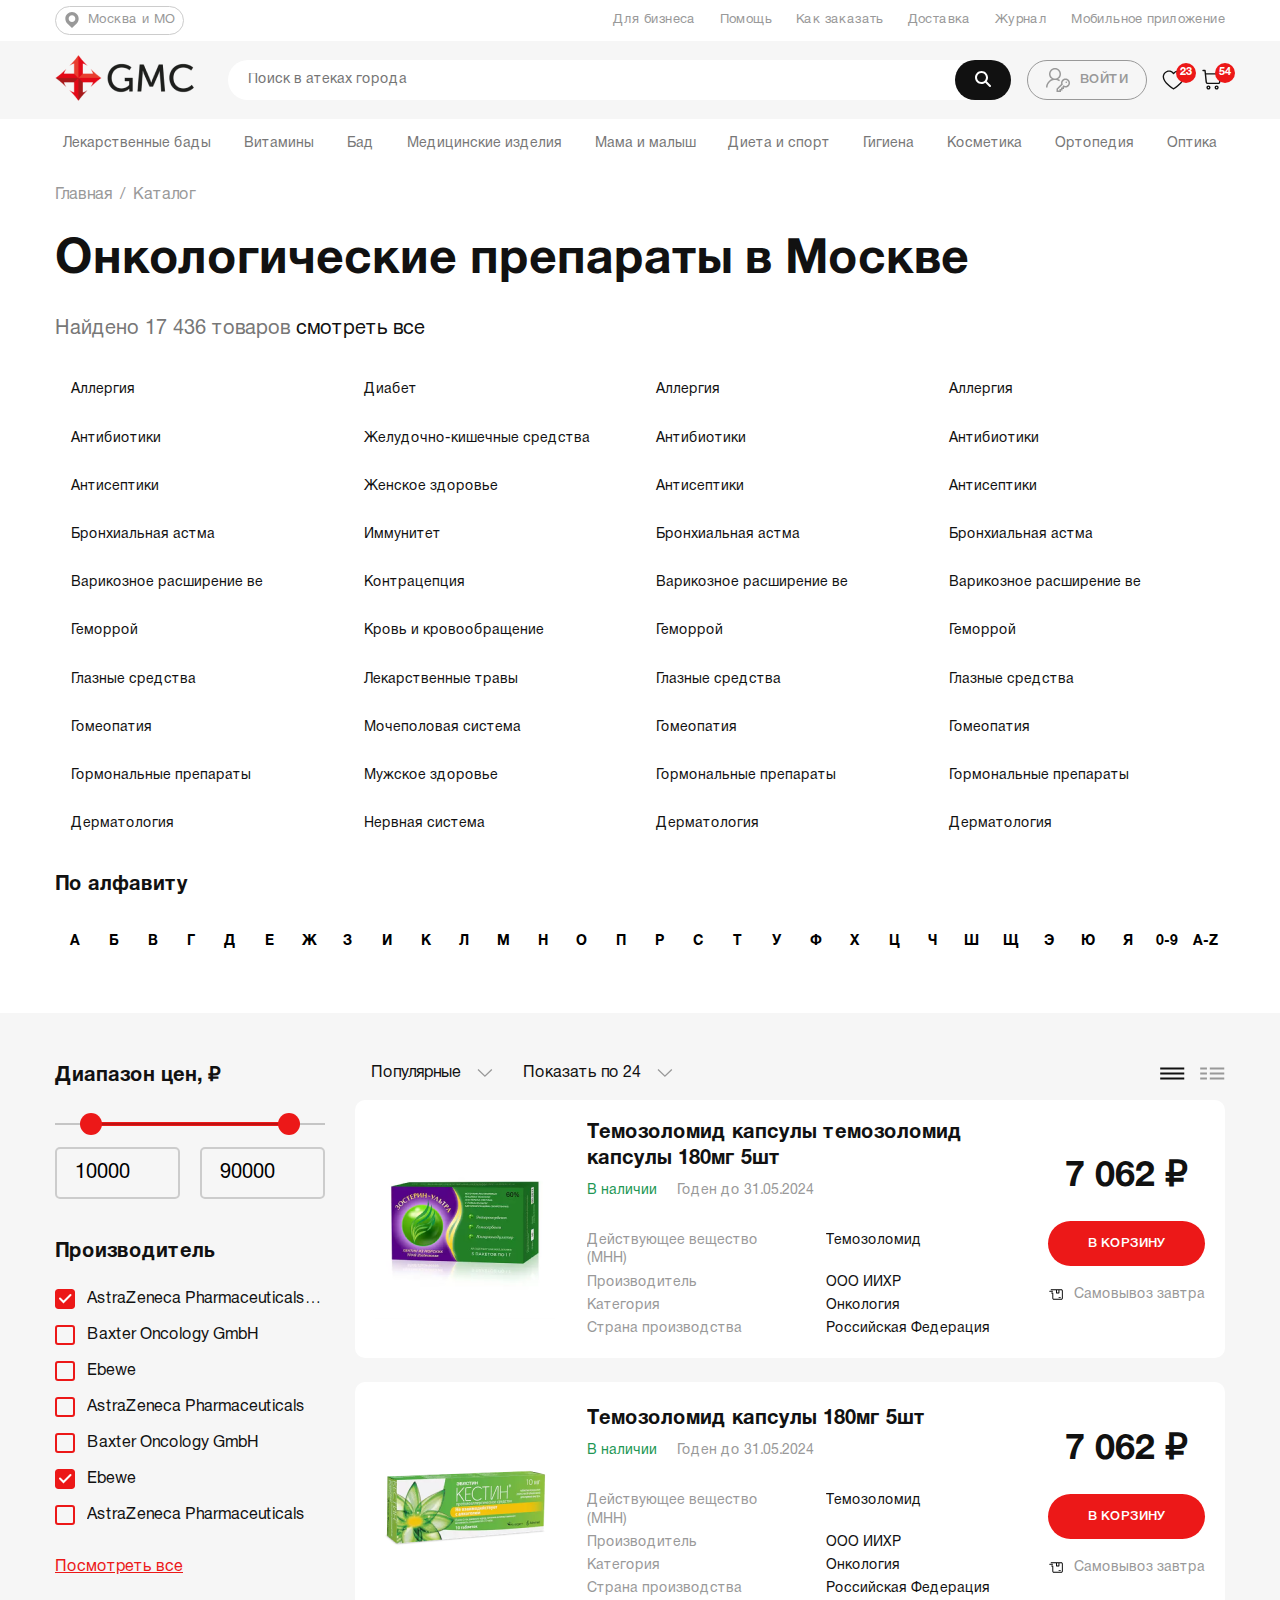
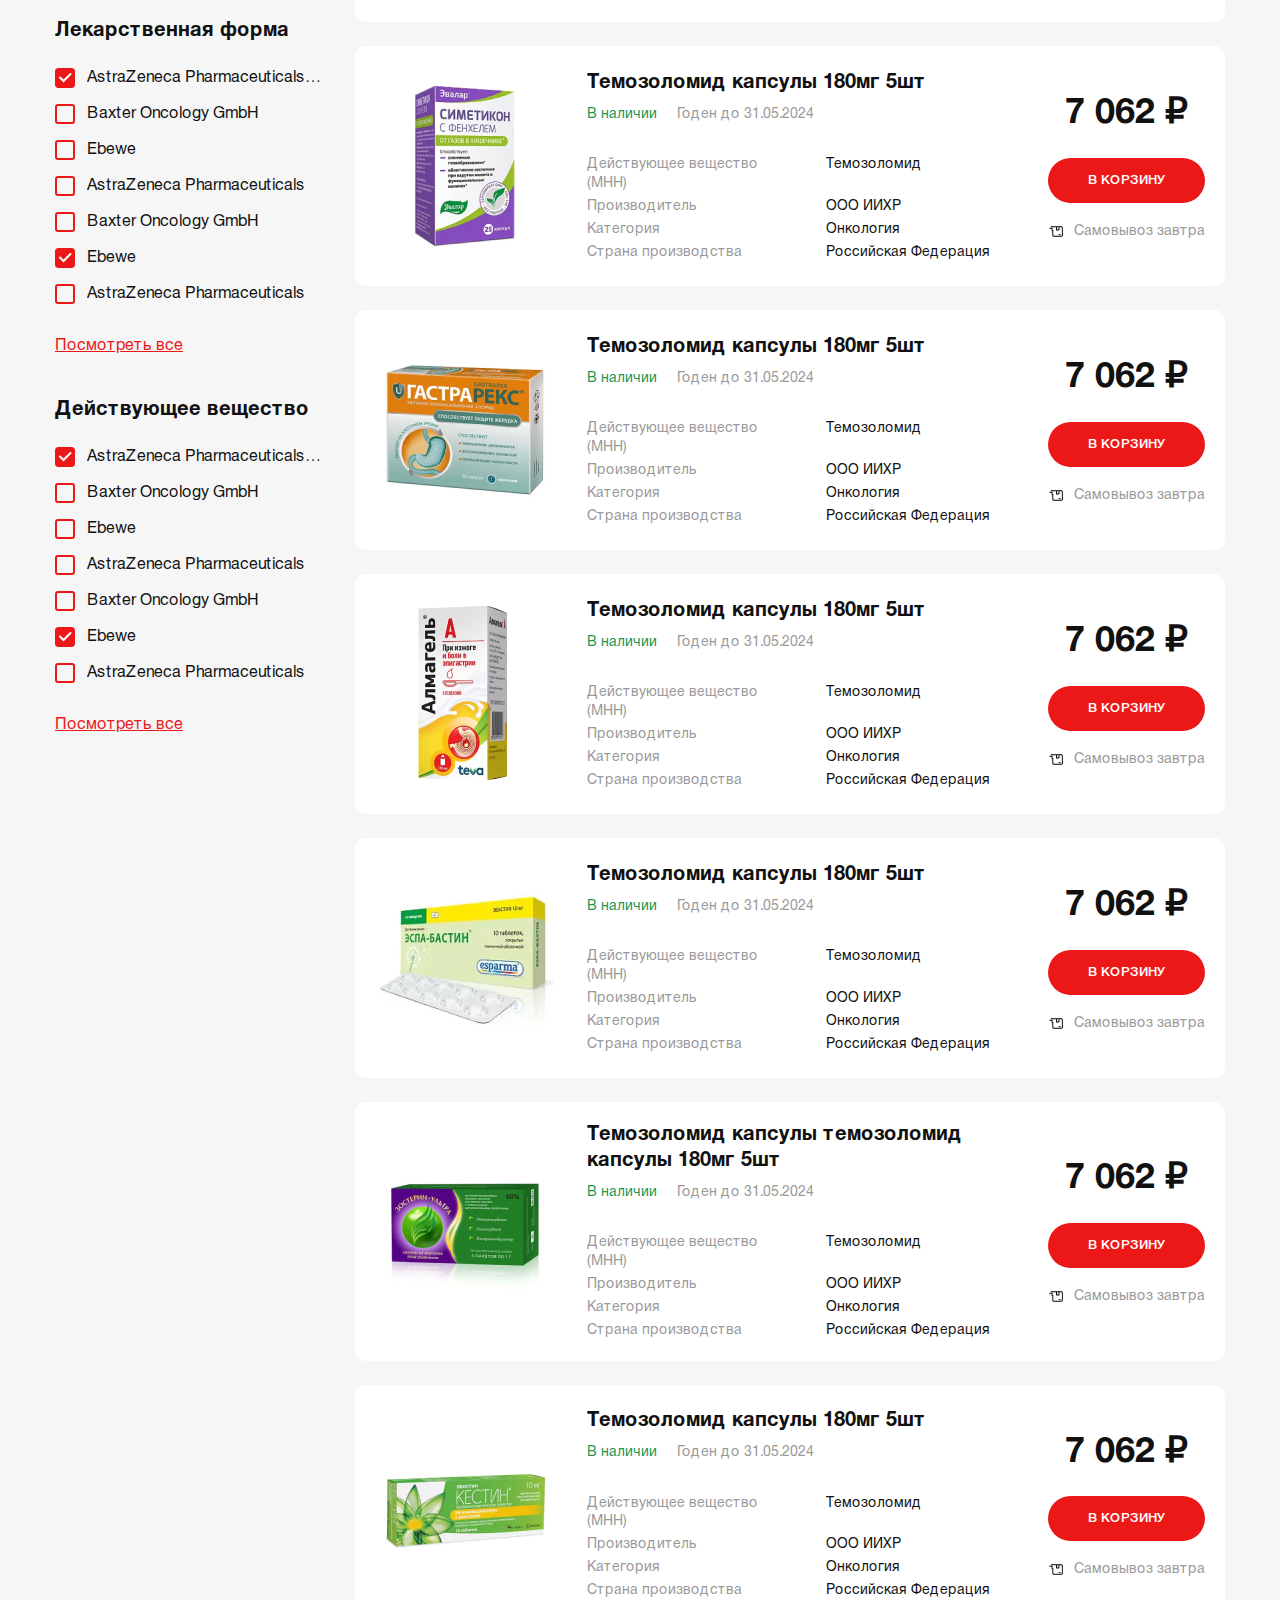
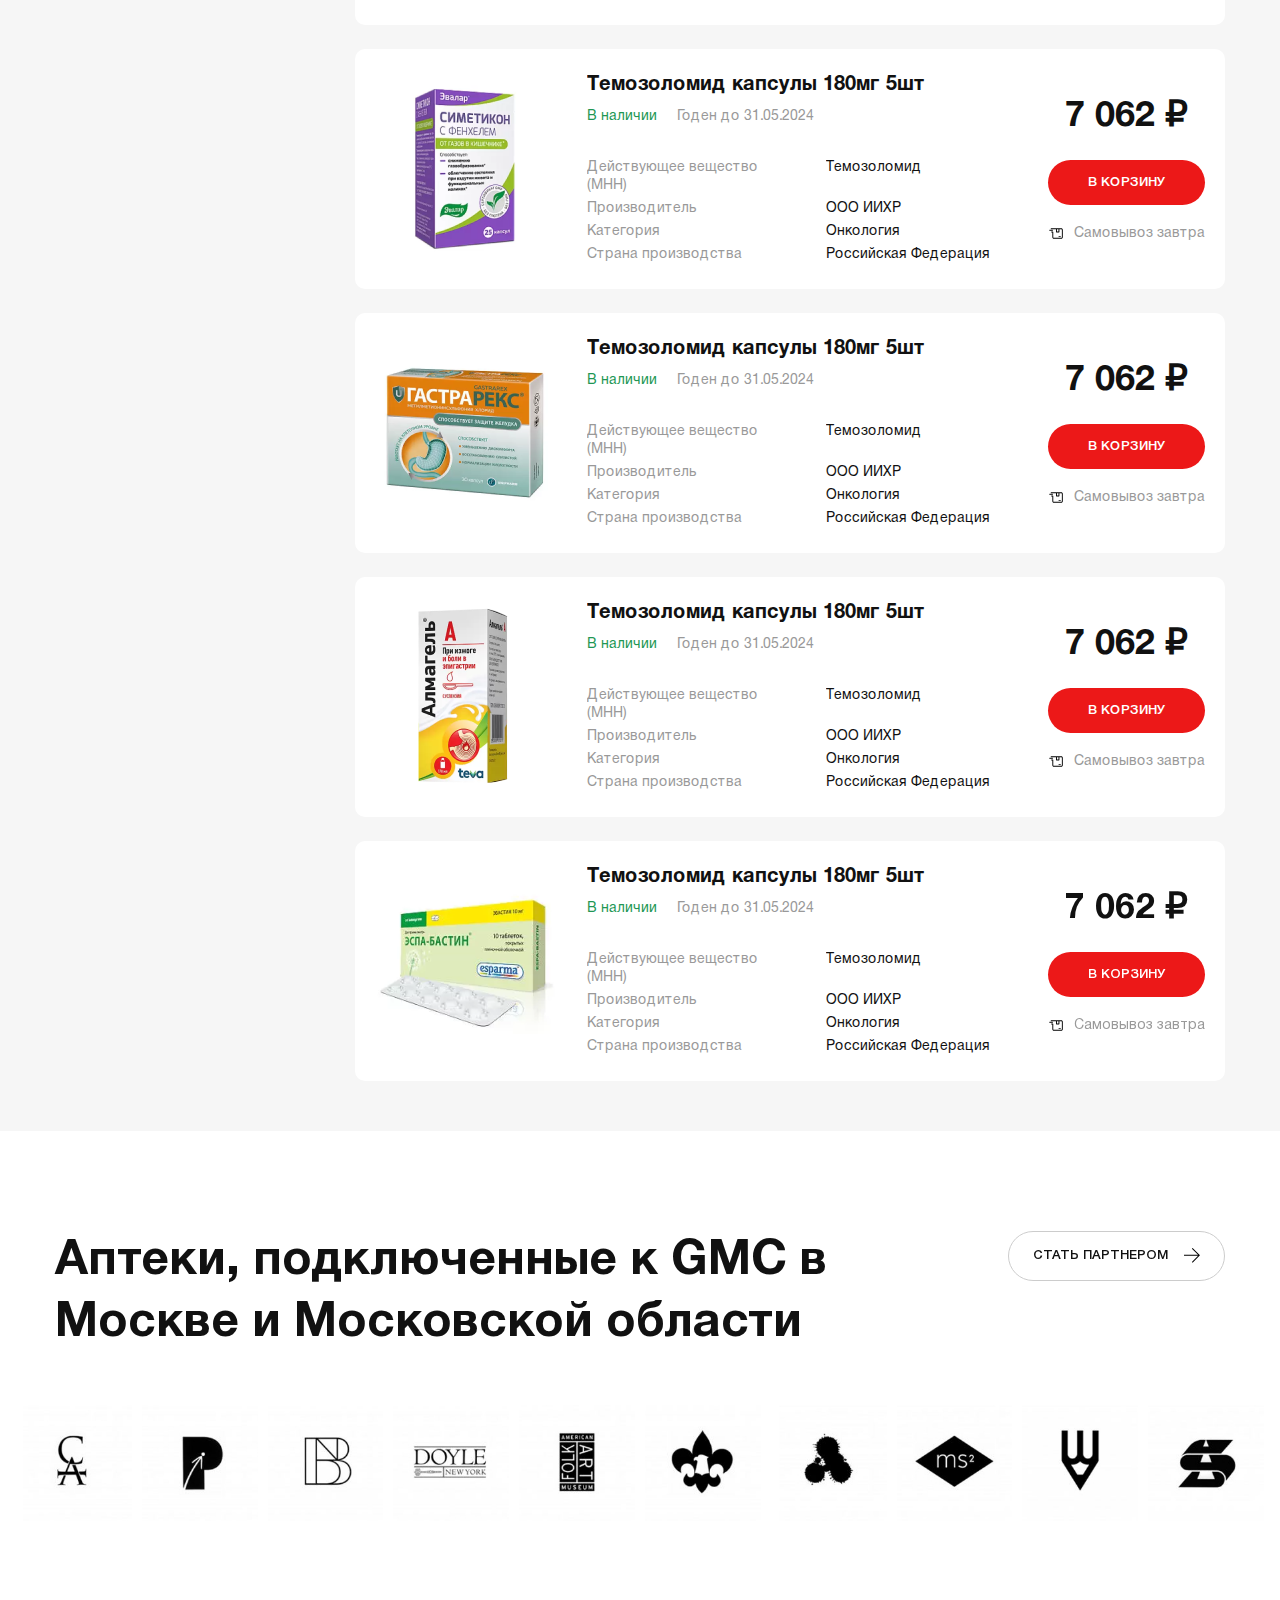
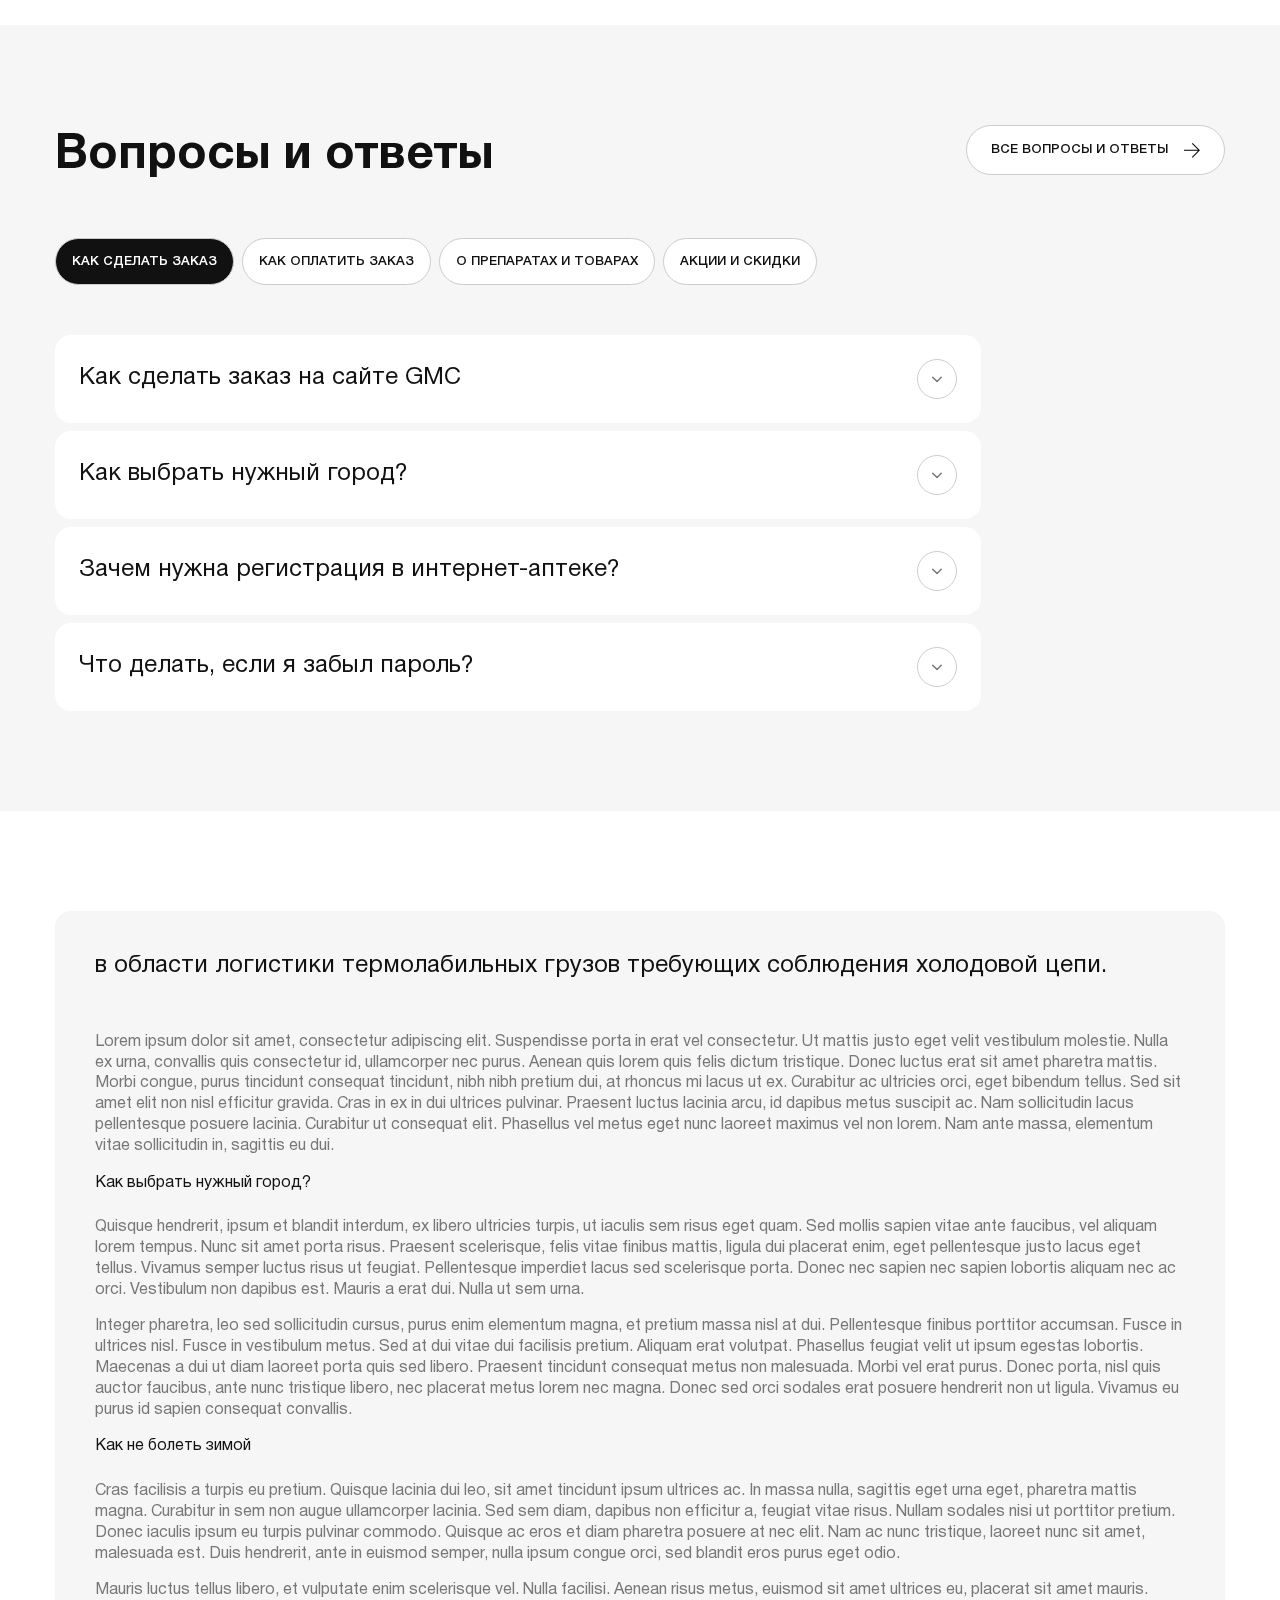
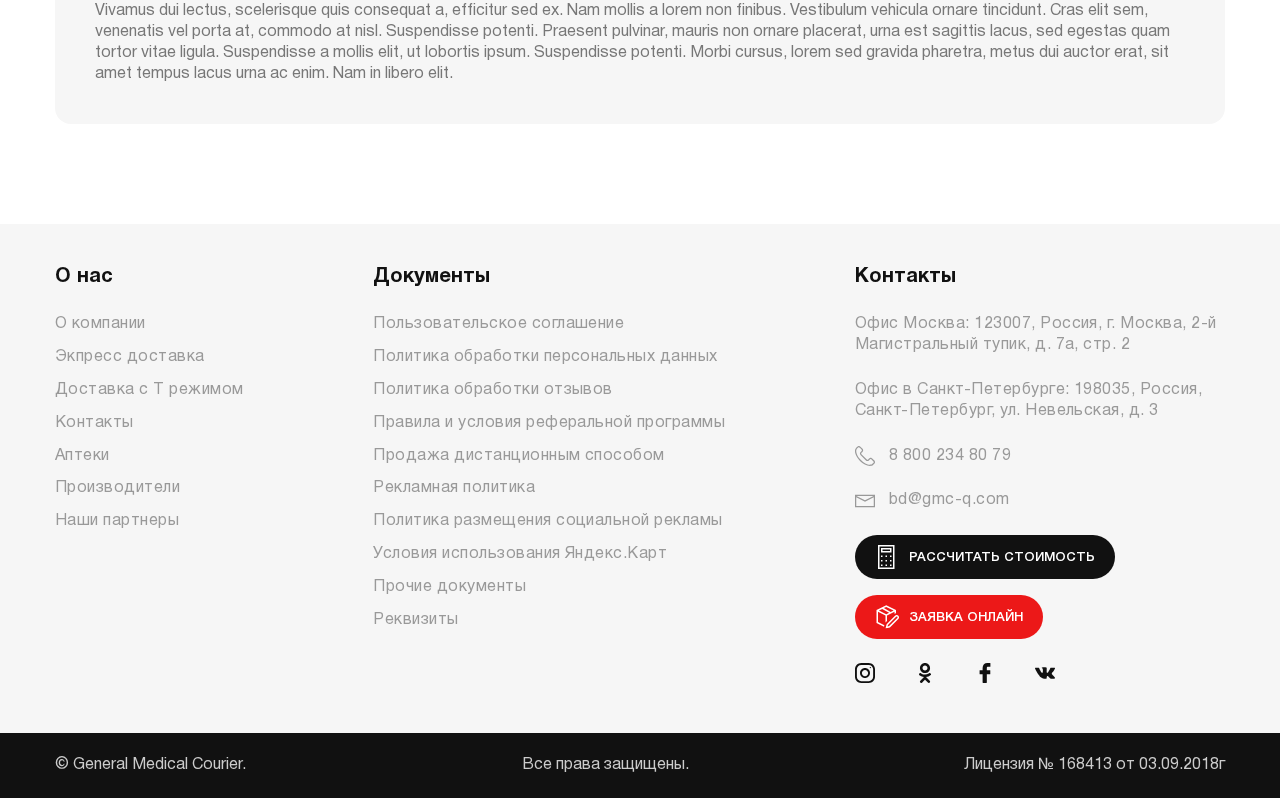
==== commit 188c4313: "feat: added filter" ====
--- a/catalog.html
+++ b/catalog.html
@@ -349,7 +349,236 @@
 
       <section class="catalog">
         <div class="container">
-          <aside class="catalog__filter"></aside>
+          <aside class="catalog__filter">
+            <div class="catalog__filter-title">Диапазон цен, ₽</div>
+            <div class="double-range-slider">
+              <div class="double-range-slider__inputs">
+                <input
+                  class="double-range-slider__input double-range-slider__input_lower"
+                  type="range"
+                  min="0"
+                  max="100000"
+                  value="10000"
+                  step="100"
+                />
+                <input
+                  class="double-range-slider__input double-range-slider__input_upper"
+                  type="range"
+                  min="0"
+                  max="100000"
+                  value="90000"
+                  step="100"
+                />
+              </div>
+
+              <div class="double-range-slider__labels">
+                <input
+                  class="double-range-slider__label double-range-slider__label_lower"
+                  type="number"
+                  placeholder="From"
+                  min="0"
+                  max="100000"
+                  step="100"
+                  name="minPrice"
+                  value="10000"
+                />
+                <input
+                  class="double-range-slider__label double-range-slider__label_upper"
+                  type="number"
+                  placeholder="To"
+                  min="0"
+                  max="100000"
+                  step="100"
+                  name="maxPrice"
+                  value="90000"
+                />
+              </div>
+            </div>
+
+            <div class="catalog__filter-title">Производитель</div>
+            <div class="catalog__filter-checkboxes">
+              <div class="catalog__filter-checkboxes-wrap">
+                <label class="custom-checkbox">
+                  <input class="custom-checkbox__input" type="checkbox" checked />
+                  <span class="custom-checkbox__checkmark"></span>
+                  <span class="custom-checkbox__text"> AstraZeneca Pharmaceuticals Pharmaceuticalss</span>
+                </label>
+
+                <label class="custom-checkbox">
+                  <input class="custom-checkbox__input" type="checkbox" />
+                  <span class="custom-checkbox__checkmark"></span>
+                  <span class="custom-checkbox__text">Baxter Oncology GmbH</span>
+                </label>
+
+                <label class="custom-checkbox">
+                  <input class="custom-checkbox__input" type="checkbox" />
+                  <span class="custom-checkbox__checkmark"></span>
+                  <span class="custom-checkbox__text">Ebewe</span>
+                </label>
+
+                <label class="custom-checkbox">
+                  <input class="custom-checkbox__input" type="checkbox" />
+                  <span class="custom-checkbox__checkmark"></span>
+                  <span class="custom-checkbox__text">AstraZeneca Pharmaceuticals</span>
+                </label>
+
+                <label class="custom-checkbox">
+                  <input class="custom-checkbox__input" type="checkbox" />
+                  <span class="custom-checkbox__checkmark"></span>
+                  <span class="custom-checkbox__text">Baxter Oncology GmbH</span>
+                </label>
+
+                <label class="custom-checkbox">
+                  <input class="custom-checkbox__input" type="checkbox" checked/>
+                  <span class="custom-checkbox__checkmark"></span>
+                  <span class="custom-checkbox__text">Ebewe</span>
+                </label>
+
+                <label class="custom-checkbox">
+                  <input class="custom-checkbox__input" type="checkbox" />
+                  <span class="custom-checkbox__checkmark"></span>
+                  <span class="custom-checkbox__text">AstraZeneca Pharmaceuticals</span>
+                </label>
+
+                <label class="custom-checkbox">
+                  <input class="custom-checkbox__input" type="checkbox" />
+                  <span class="custom-checkbox__checkmark"></span>
+                  <span class="custom-checkbox__text">Baxter Oncology GmbH</span>
+                </label>
+
+                <label class="custom-checkbox">
+                  <input class="custom-checkbox__input" type="checkbox" />
+                  <span class="custom-checkbox__checkmark"></span>
+                  <span class="custom-checkbox__text">Ebewe</span>
+                </label>
+
+              </div>
+              <div class="catalog__filter-checkboxes-toggler">Посмотреть все</div>
+            </div>
+
+            <div class="catalog__filter-title">Лекарственная форма</div>
+            <div class="catalog__filter-checkboxes">
+              <div class="catalog__filter-checkboxes-wrap">
+                <label class="custom-checkbox">
+                  <input class="custom-checkbox__input" type="checkbox" checked />
+                  <span class="custom-checkbox__checkmark"></span>
+                  <span class="custom-checkbox__text"> AstraZeneca Pharmaceuticals Pharmaceuticalss</span>
+                </label>
+
+                <label class="custom-checkbox">
+                  <input class="custom-checkbox__input" type="checkbox" />
+                  <span class="custom-checkbox__checkmark"></span>
+                  <span class="custom-checkbox__text">Baxter Oncology GmbH</span>
+                </label>
+
+                <label class="custom-checkbox">
+                  <input class="custom-checkbox__input" type="checkbox" />
+                  <span class="custom-checkbox__checkmark"></span>
+                  <span class="custom-checkbox__text">Ebewe</span>
+                </label>
+
+                <label class="custom-checkbox">
+                  <input class="custom-checkbox__input" type="checkbox" />
+                  <span class="custom-checkbox__checkmark"></span>
+                  <span class="custom-checkbox__text">AstraZeneca Pharmaceuticals</span>
+                </label>
+
+                <label class="custom-checkbox">
+                  <input class="custom-checkbox__input" type="checkbox" />
+                  <span class="custom-checkbox__checkmark"></span>
+                  <span class="custom-checkbox__text">Baxter Oncology GmbH</span>
+                </label>
+
+                <label class="custom-checkbox">
+                  <input class="custom-checkbox__input" type="checkbox" checked/>
+                  <span class="custom-checkbox__checkmark"></span>
+                  <span class="custom-checkbox__text">Ebewe</span>
+                </label>
+
+                <label class="custom-checkbox">
+                  <input class="custom-checkbox__input" type="checkbox" />
+                  <span class="custom-checkbox__checkmark"></span>
+                  <span class="custom-checkbox__text">AstraZeneca Pharmaceuticals</span>
+                </label>
+
+                <label class="custom-checkbox">
+                  <input class="custom-checkbox__input" type="checkbox" />
+                  <span class="custom-checkbox__checkmark"></span>
+                  <span class="custom-checkbox__text">Baxter Oncology GmbH</span>
+                </label>
+
+                <label class="custom-checkbox">
+                  <input class="custom-checkbox__input" type="checkbox" />
+                  <span class="custom-checkbox__checkmark"></span>
+                  <span class="custom-checkbox__text">Ebewe</span>
+                </label>
+
+              </div>
+              <div class="catalog__filter-checkboxes-toggler">Посмотреть все</div>
+            </div>
+
+            <div class="catalog__filter-title">Действующее вещество</div>
+            <div class="catalog__filter-checkboxes">
+              <div class="catalog__filter-checkboxes-wrap">
+                <label class="custom-checkbox">
+                  <input class="custom-checkbox__input" type="checkbox" checked />
+                  <span class="custom-checkbox__checkmark"></span>
+                  <span class="custom-checkbox__text"> AstraZeneca Pharmaceuticals Pharmaceuticalss</span>
+                </label>
+
+                <label class="custom-checkbox">
+                  <input class="custom-checkbox__input" type="checkbox" />
+                  <span class="custom-checkbox__checkmark"></span>
+                  <span class="custom-checkbox__text">Baxter Oncology GmbH</span>
+                </label>
+
+                <label class="custom-checkbox">
+                  <input class="custom-checkbox__input" type="checkbox" />
+                  <span class="custom-checkbox__checkmark"></span>
+                  <span class="custom-checkbox__text">Ebewe</span>
+                </label>
+
+                <label class="custom-checkbox">
+                  <input class="custom-checkbox__input" type="checkbox" />
+                  <span class="custom-checkbox__checkmark"></span>
+                  <span class="custom-checkbox__text">AstraZeneca Pharmaceuticals</span>
+                </label>
+
+                <label class="custom-checkbox">
+                  <input class="custom-checkbox__input" type="checkbox" />
+                  <span class="custom-checkbox__checkmark"></span>
+                  <span class="custom-checkbox__text">Baxter Oncology GmbH</span>
+                </label>
+
+                <label class="custom-checkbox">
+                  <input class="custom-checkbox__input" type="checkbox" checked/>
+                  <span class="custom-checkbox__checkmark"></span>
+                  <span class="custom-checkbox__text">Ebewe</span>
+                </label>
+
+                <label class="custom-checkbox">
+                  <input class="custom-checkbox__input" type="checkbox" />
+                  <span class="custom-checkbox__checkmark"></span>
+                  <span class="custom-checkbox__text">AstraZeneca Pharmaceuticals</span>
+                </label>
+
+                <label class="custom-checkbox">
+                  <input class="custom-checkbox__input" type="checkbox" />
+                  <span class="custom-checkbox__checkmark"></span>
+                  <span class="custom-checkbox__text">Baxter Oncology GmbH</span>
+                </label>
+
+                <label class="custom-checkbox">
+                  <input class="custom-checkbox__input" type="checkbox" />
+                  <span class="custom-checkbox__checkmark"></span>
+                  <span class="custom-checkbox__text">Ebewe</span>
+                </label>
+
+              </div>
+              <div class="catalog__filter-checkboxes-toggler">Посмотреть все</div>
+            </div>
+          </aside>
+
           <div class="catalog__content">
             <div class="catalog__controls">
               <div class="catalog__controls-sorting">
@@ -370,7 +599,6 @@
                     <option value="4">Показать по 60</option>
                   </select>
                 </div>
-
               </div>
 
               <div class="catalog__controls-view">
--- a/css/index.css
+++ b/css/index.css
@@ -737,14 +737,28 @@
        user-select: none;
   cursor: pointer;
 }
+@media (max-width: 576px) {
+  .custom-select .select-selected {
+    gap: 8px;
+    font-size: 14px;
+  }
+}
 .custom-select .select-selected::after {
   content: "";
+  display: block;
   height: 16px;
   width: 16px;
   background-image: url(../assets/icons/dropdown.svg);
   background-position: right;
   background-repeat: no-repeat;
+  background-size: 100%;
   transition: all ease-in-out 0.1s;
+}
+@media (max-width: 576px) {
+  .custom-select .select-selected::after {
+    height: 14px;
+    width: 14px;
+  }
 }
 .custom-select .select-selected.active {
   color: #ec1818;
@@ -774,14 +788,17 @@
   font-size: 14px;
   font-style: normal;
   font-weight: 400;
-  line-height: 18px;
+  line-height: 130%;
   background-color: #ffffff;
   border-radius: 12px;
   box-shadow: 0px 8px 48px 0px rgba(0, 0, 102, 0.1);
 }
 @media (max-width: 576px) {
   .custom-select .select-items {
+    gap: 8px;
     min-width: none;
+    padding: 12px 16px;
+    font-size: 14px;
   }
 }
 .custom-select .select-items::-webkit-scrollbar {
@@ -806,23 +823,10 @@
   gap: 4px;
   padding: 0;
   color: #111111;
-  font-size: 16px;
-  font-style: normal;
-  font-weight: 400;
-  line-height: 24px;
   -moz-user-select: none;
    -ms-user-select: none;
        user-select: none;
   cursor: pointer;
-}
-.custom-select .select-items div::before {
-  content: "";
-  display: none;
-  width: 16px;
-  height: 16px;
-  box-sizing: border-box;
-  background: none;
-  background-size: 16px;
 }
 .custom-select .select-overlay {
   position: fixed;
@@ -831,6 +835,158 @@
   right: 0;
   bottom: 0;
   z-index: 98;
+}
+
+.custom-checkbox {
+  position: relative;
+  display: flex;
+  gap: 12px;
+}
+.custom-checkbox__input {
+  position: absolute;
+  opacity: 0;
+  cursor: pointer;
+  height: 0;
+}
+.custom-checkbox__checkmark {
+  flex: 0 0 auto;
+  display: block;
+  width: 20px;
+  height: 20px;
+  box-sizing: border-box;
+  border: 2px solid #ec1818;
+  border-radius: 3px;
+  overflow: hidden;
+  cursor: pointer;
+}
+.custom-checkbox__input:checked ~ .custom-checkbox__checkmark {
+  border: none;
+  background: url(../assets/icons/checkbox-checked.svg) center no-repeat;
+  background-size: cover;
+}
+.custom-checkbox__text {
+  max-width: 236px;
+  overflow: hidden;
+  font-size: 16px;
+  font-style: normal;
+  font-weight: 400;
+  line-height: 20px;
+  text-overflow: ellipsis;
+  white-space: nowrap;
+}
+
+.double-range-slider__labels {
+  display: flex;
+  align-items: center;
+  gap: 20px;
+  margin: 0 0 10px;
+}
+.double-range-slider__label {
+  flex: 1 1 calc(50% - 10px);
+  max-width: calc(50% - 10px);
+  width: 120px;
+  display: block;
+  padding: 11px 18px;
+  box-sizing: border-box;
+  font-size: 20px;
+  font-style: normal;
+  font-weight: 400;
+  line-height: 130%;
+  border: 2px solid #cccccc;
+  border-radius: 5px;
+  outline-color: rgba(236, 24, 24, 0.5);
+  background-color: rgba(255, 255, 255, 0);
+}
+.double-range-slider__inputs {
+  position: relative;
+  height: 22px;
+  margin: 0 0 12px;
+}
+.double-range-slider__inputs-progress {
+  position: absolute;
+  top: 50%;
+  left: 0;
+  right: 0;
+  z-index: 1;
+  height: 4px;
+  background-color: #ec1818;
+  transform: translateY(-50%);
+}
+.double-range-slider__input {
+  position: absolute;
+  z-index: 2;
+  width: 100%;
+  height: 22px;
+  margin: 0;
+  padding: 0;
+  box-sizing: border-box;
+  overflow: hidden;
+  border: 0;
+  border-radius: 1px;
+  background: linear-gradient(rgba(0, 0, 0, 0.2), rgba(0, 0, 0, 0.2)) center no-repeat;
+  background-size: 100% 2px;
+  outline: none;
+  pointer-events: none;
+  -webkit-appearance: none;
+     -moz-appearance: none;
+          appearance: none;
+}
+.double-range-slider__input:active, .double-range-slider__input:focus {
+  outline: none;
+}
+.double-range-slider__input::-webkit-slider-thumb {
+  position: relative;
+  z-index: 3;
+  display: block;
+  height: 22px;
+  width: 22px;
+  box-sizing: border-box;
+  border: none;
+  border-radius: 14px;
+  background-color: #ec1818;
+  cursor: pointer;
+  -webkit-appearance: none;
+          appearance: none;
+  pointer-events: all;
+}
+.double-range-slider__input::-webkit-slider-thumb::before {
+  content: " ";
+  position: absolute;
+  display: block;
+  top: 13px;
+  left: 100%;
+  width: 2000px;
+  height: 3px;
+}
+.double-range-slider__input::-moz-range-thumb {
+  position: relative;
+  z-index: 3;
+  display: block;
+  height: 22px;
+  width: 22px;
+  box-sizing: border-box;
+  border: none;
+  border-radius: 14px;
+  background-color: #ec1818;
+  cursor: pointer;
+  -moz-appearance: none;
+       appearance: none;
+  pointer-events: all;
+}
+.double-range-slider__input::-moz-range-thumb::before {
+  content: " ";
+  position: absolute;
+  display: block;
+  top: 13px;
+  left: 100%;
+  width: 2000px;
+  height: 3px;
+}
+.double-range-slider__input:nth-child(1)::-webkit-slider-thumb::before {
+  background-color: #ec1818;
+}
+.double-range-slider__input:nth-child(2) {
+  background: none;
 }
 
 .header {
@@ -3067,13 +3223,45 @@
 }
 .catalog__filter {
   flex: 0 0 270px;
-  background-color: #ffffff;
 }
 @media (max-width: 992px) {
   .catalog__filter {
     display: none;
   }
 }
+.catalog__filter-title {
+  margin: 40px 0 24px;
+  font-size: 20px;
+  font-style: normal;
+  font-weight: 700;
+  line-height: 130%;
+}
+@media (max-width: 992px) {
+  .catalog__filter-title {
+    margin: 24px 0 20px;
+    font-size: 16px;
+  }
+}
+.catalog__filter-title:first-child {
+  margin-top: 0;
+}
+.catalog__filter-checkboxes-wrap {
+  display: flex;
+  flex-direction: column;
+  gap: 16px;
+  max-height: 252px;
+  margin-bottom: 16px;
+  overflow: hidden;
+}
+.catalog__filter-checkboxes-toggler {
+  color: #ec1818;
+  font-size: 16px;
+  font-style: normal;
+  font-weight: 400;
+  line-height: 130%;
+  text-decoration-line: underline;
+  cursor: pointer;
+}
 .catalog__content {
   flex: 1 1 auto;
 }
@@ -3089,10 +3277,21 @@
   gap: 30px;
   padding-left: 16px;
 }
+@media (max-width: 576px) {
+  .catalog__controls-sorting {
+    gap: 20px;
+    padding: 0;
+  }
+}
 .catalog__controls-view {
   display: flex;
   align-items: center;
   gap: 15px;
+}
+@media (max-width: 576px) {
+  .catalog__controls-view {
+    display: none;
+  }
 }
 .catalog__controls-view-button {
   display: inline-block;
@@ -3177,12 +3376,8 @@
 }
 .catalog__cards .pharmacy-card__block_text {
   flex: 1 1 auto;
-}
-@media (max-width: 576px) {
-  .catalog__cards .pharmacy-card__block_text {
-    display: flex;
-    flex-direction: column;
-  }
+  display: flex;
+  flex-direction: column;
 }
 .catalog__cards_tiles {
   flex-direction: row;
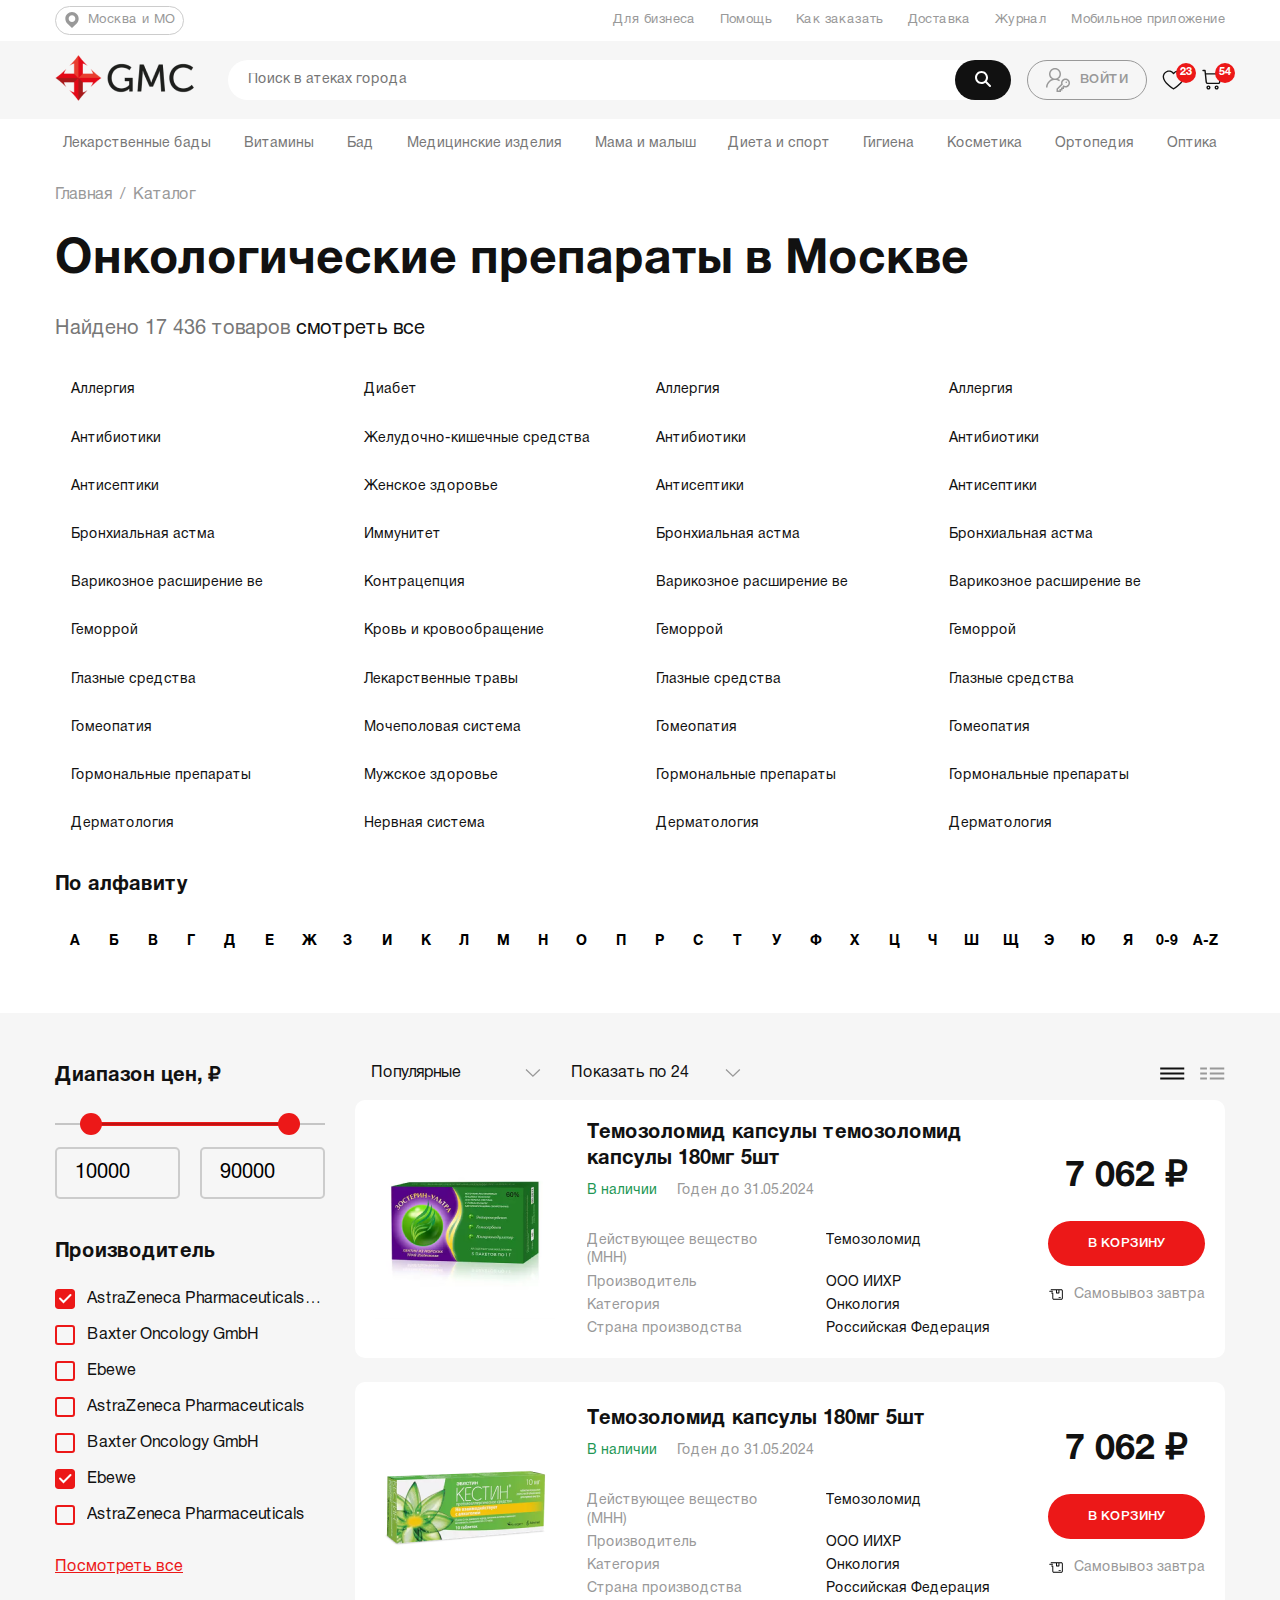
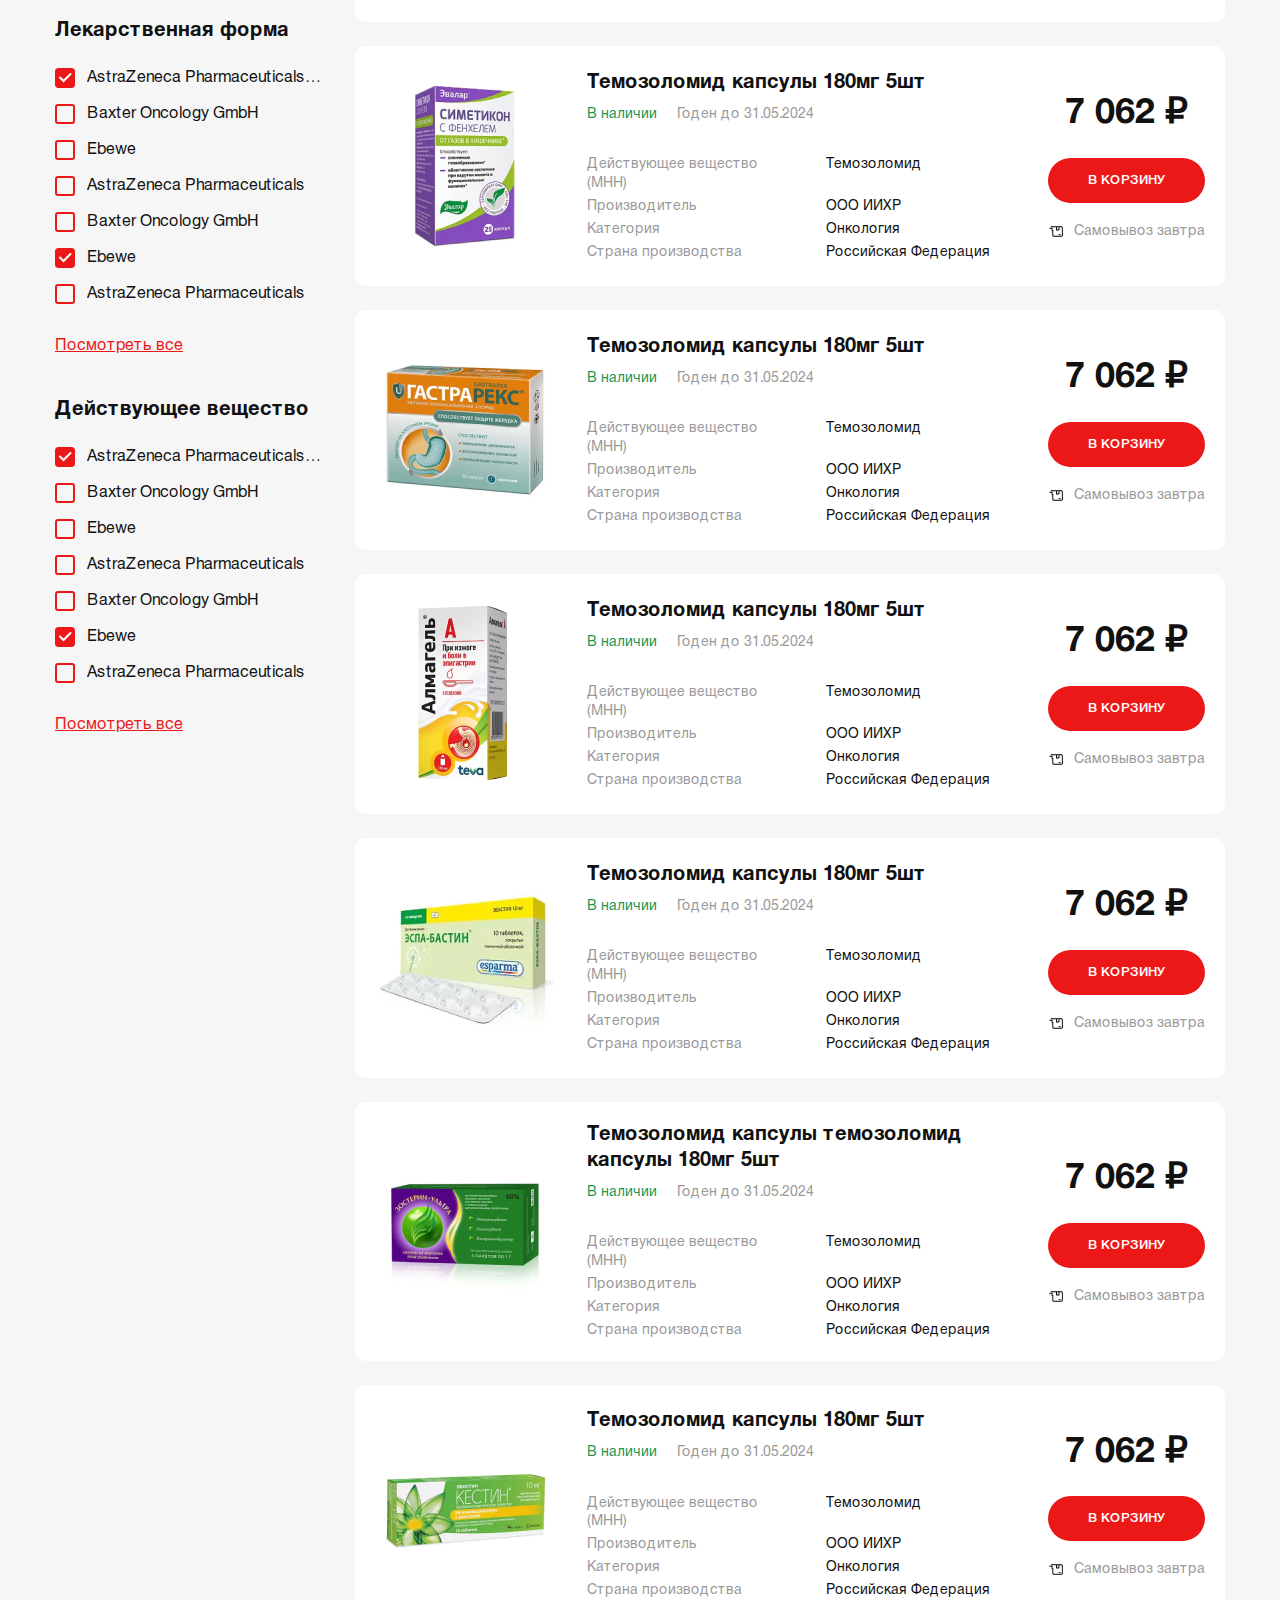
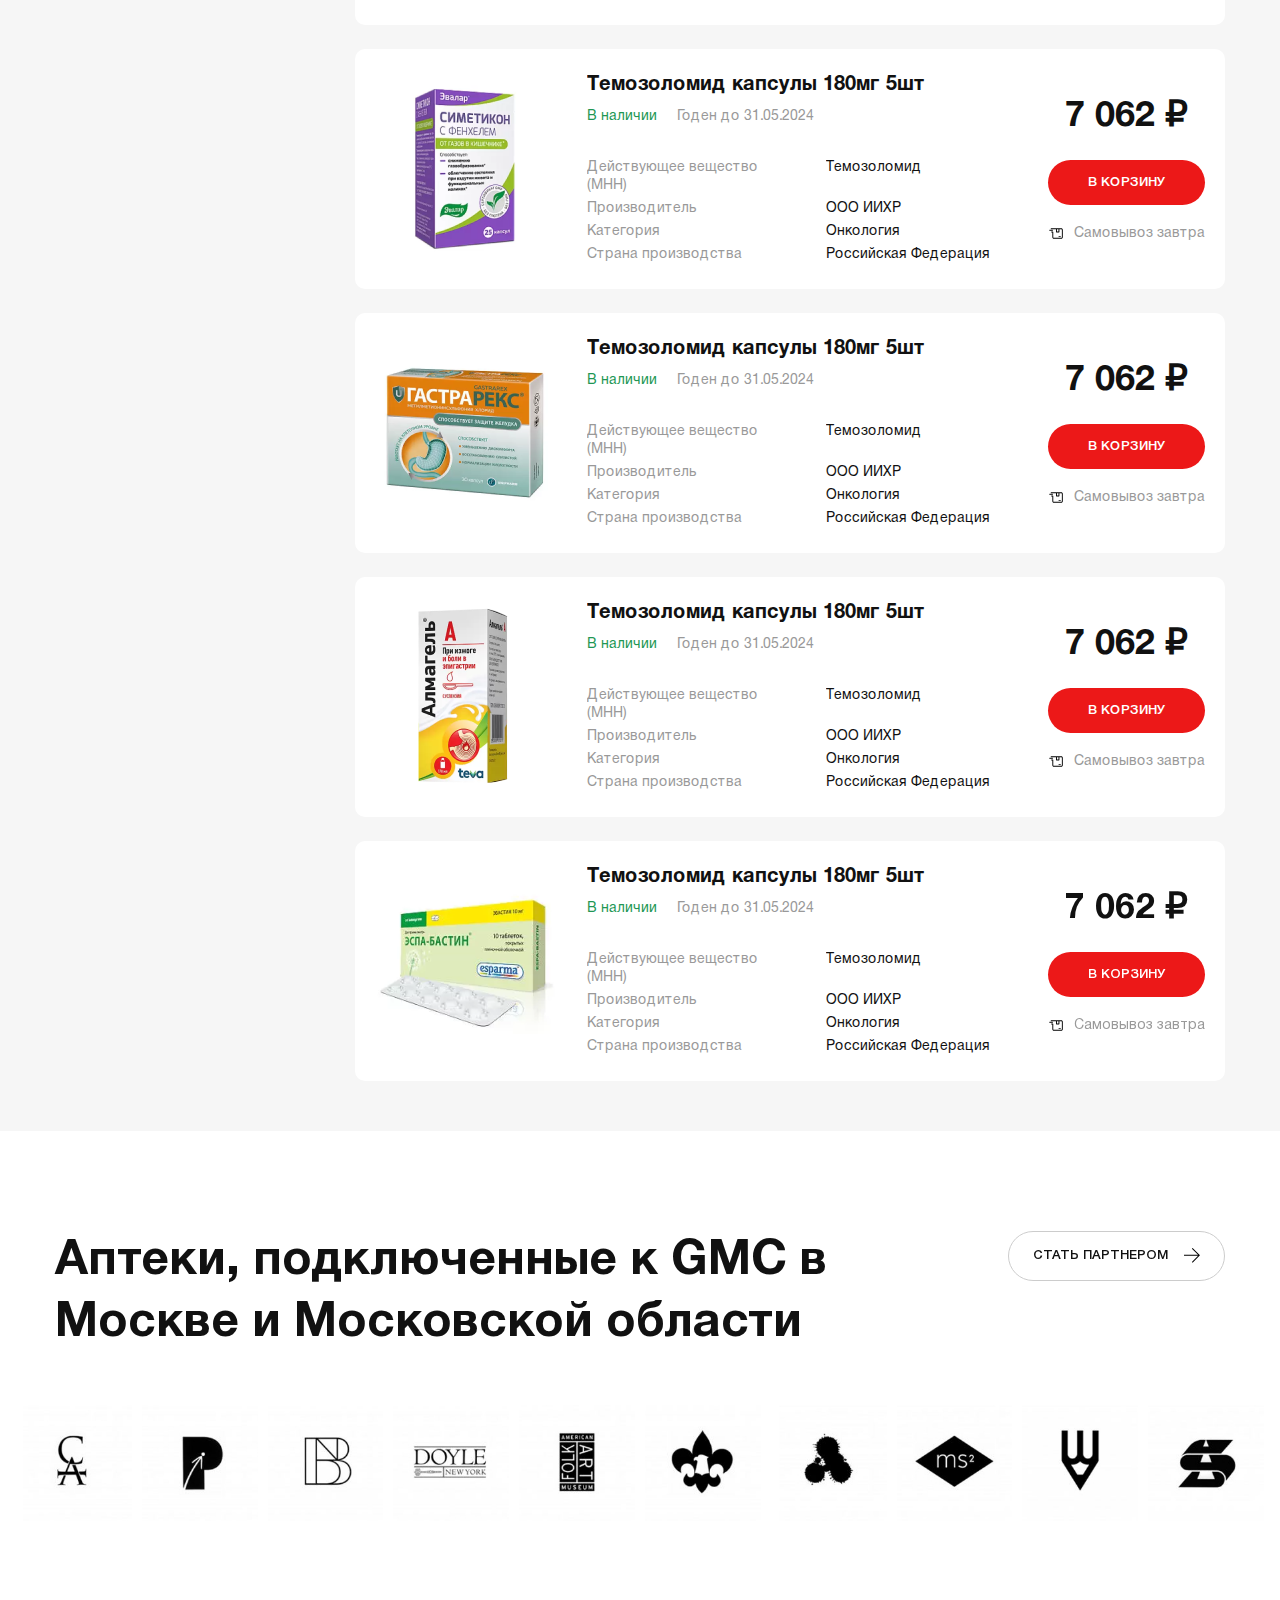
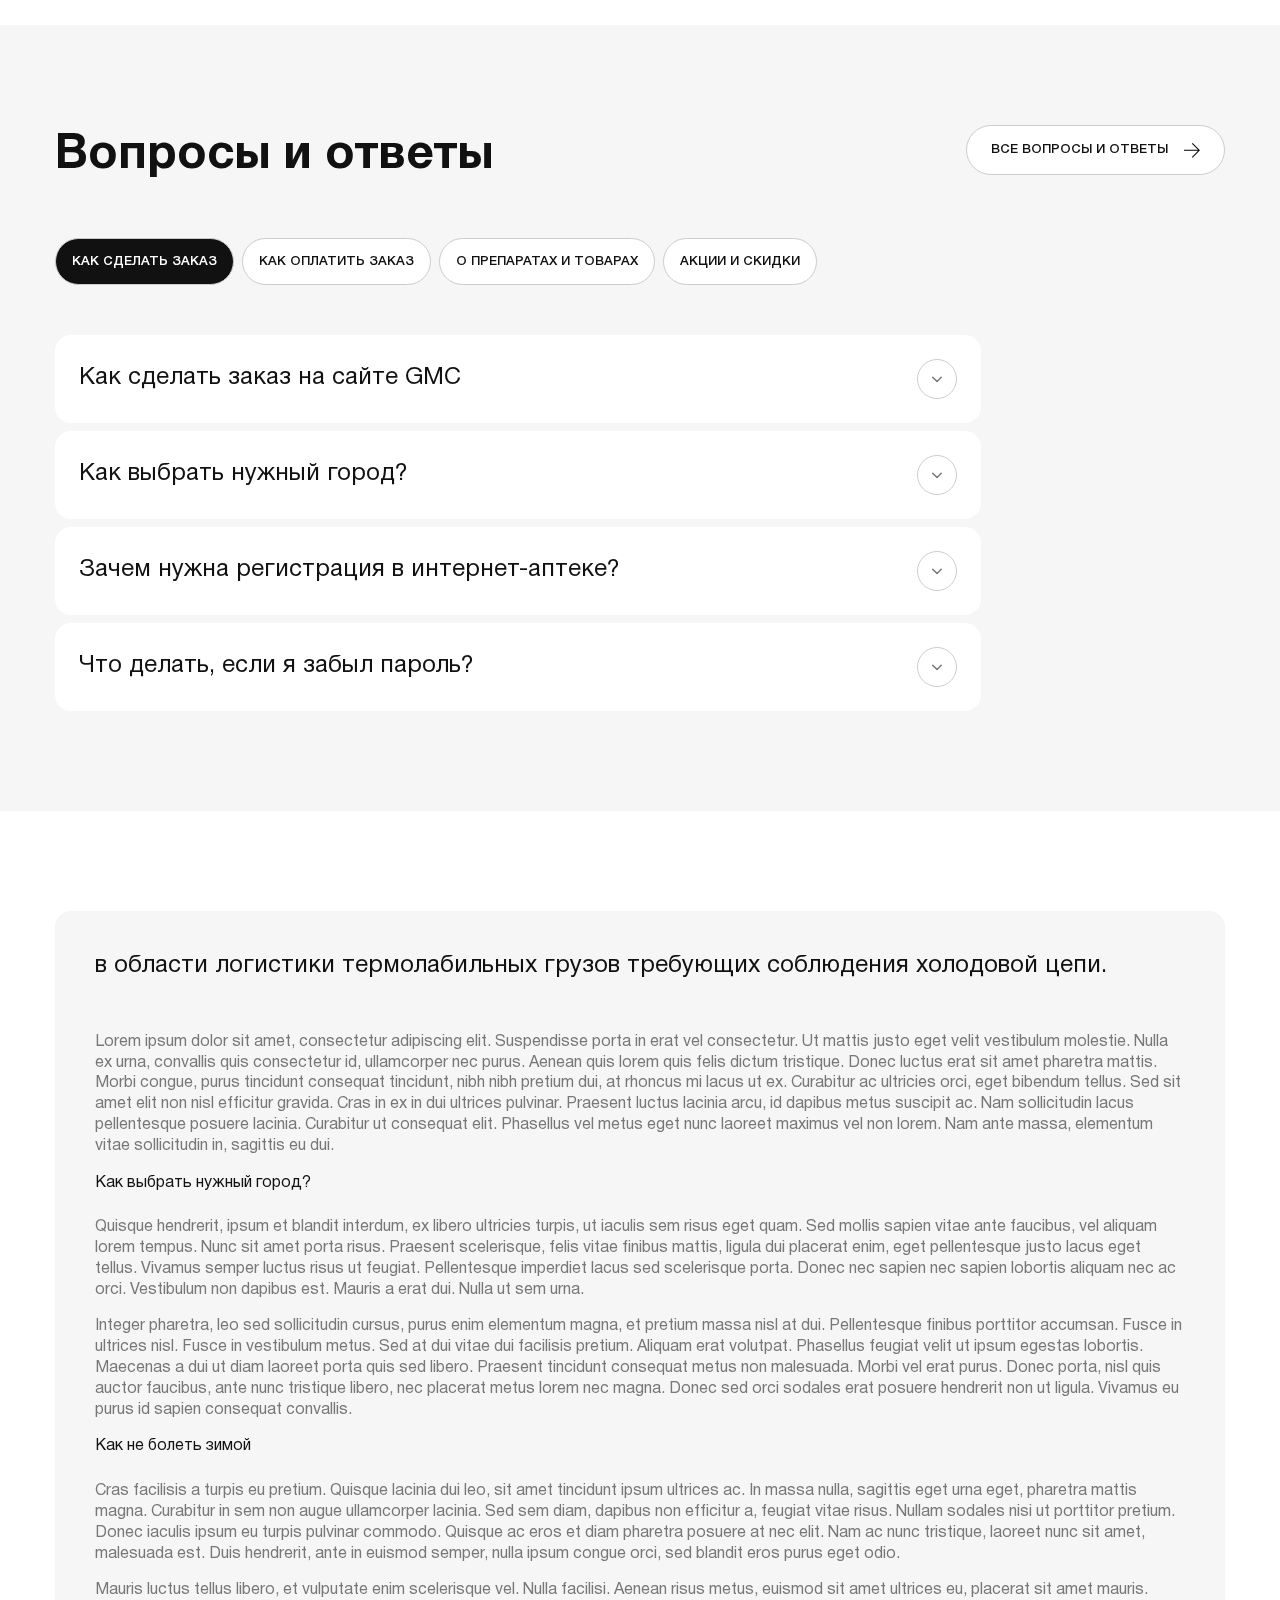
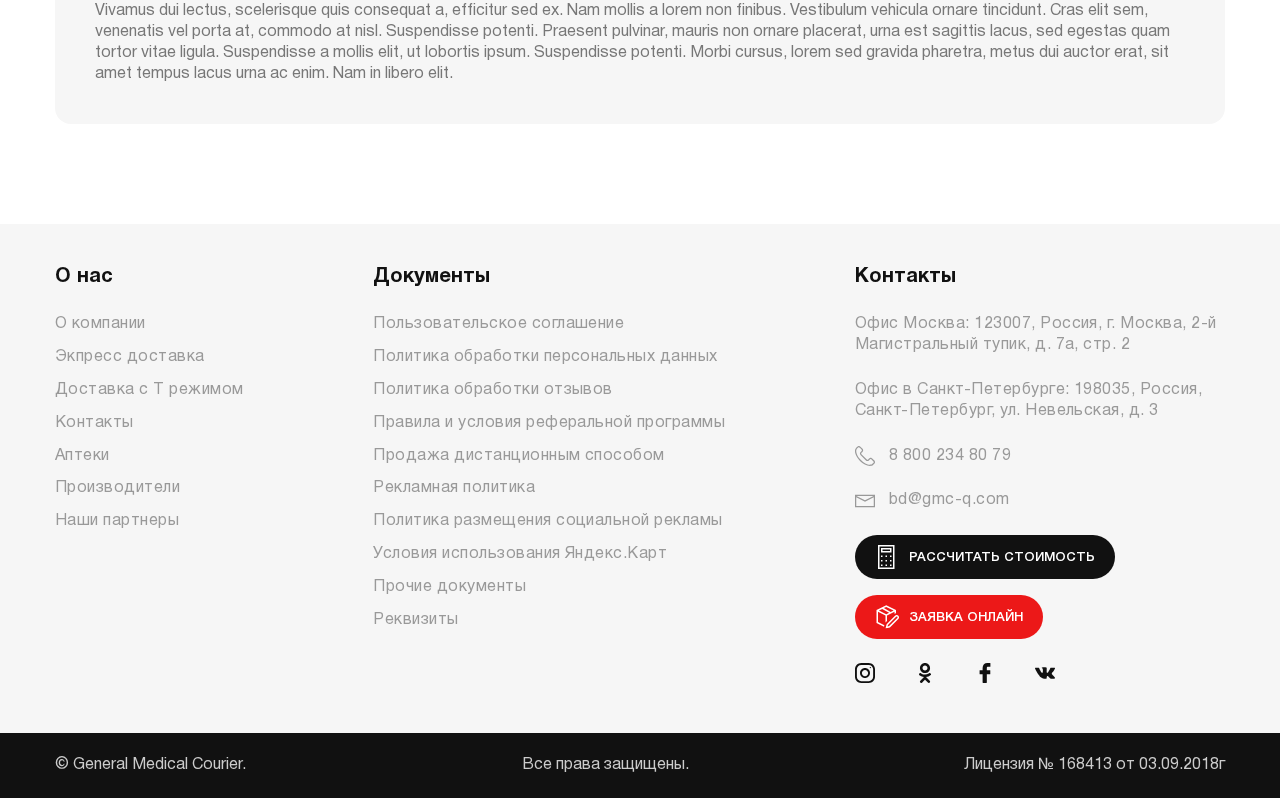
==== commit 6fcc95f0: "feat: added mobile menu" ====
--- a/catalog.html
+++ b/catalog.html
@@ -233,6 +233,146 @@
             </li>
             <li class="main-nav__menu-item">
               <span class="main-nav__menu-item-text">Медицинские изделия</span>
+              <div class="main-nav__menu-submenu-wrapper">
+                <ul class="main-nav__submenu">
+                  <li class="main-nav__submenu-item">
+                    <a class="main-nav__submenu-link" href="#">Аллергия</a>
+                  </li>
+                  <li class="main-nav__submenu-item">
+                    <a class="main-nav__submenu-link" href="#">Антибиотики</a>
+                  </li>
+                  <li class="main-nav__submenu-item">
+                    <a class="main-nav__submenu-link" href="#">Антисептики</a>
+                  </li>
+                  <li class="main-nav__submenu-item">
+                    <a class="main-nav__submenu-link" href="#">Бронхиальная астма</a>
+                  </li>
+                  <li class="main-nav__submenu-item">
+                    <a class="main-nav__submenu-link" href="#">Варикозное расширение ве</a>
+                  </li>
+                  <li class="main-nav__submenu-item">
+                    <a class="main-nav__submenu-link" href="#">Геморрой</a>
+                  </li>
+                  <li class="main-nav__submenu-item">
+                    <a class="main-nav__submenu-link" href="#">Глазные средства</a>
+                  </li>
+                  <li class="main-nav__submenu-item">
+                    <a class="main-nav__submenu-link" href="#">Гомеопатия</a>
+                  </li>
+                  <li class="main-nav__submenu-item">
+                    <a class="main-nav__submenu-link" href="#">Гормональные препараты</a>
+                  </li>
+                  <li class="main-nav__submenu-item">
+                    <a class="main-nav__submenu-link" href="#">Дерматология</a>
+                  </li>
+                  <li class="main-nav__submenu-item">
+                    <a class="main-nav__submenu-link" href="#">Диабет</a>
+                  </li>
+                  <li class="main-nav__submenu-item">
+                    <a class="main-nav__submenu-link" href="#">Желудочно-кишечные средства</a>
+                  </li>
+                  <li class="main-nav__submenu-item">
+                    <a class="main-nav__submenu-link" href="#">Женское здоровье</a>
+                  </li>
+                  <li class="main-nav__submenu-item">
+                    <a class="main-nav__submenu-link" href="#">Иммунитет</a>
+                  </li>
+                  <li class="main-nav__submenu-item">
+                    <a class="main-nav__submenu-link" href="#">Контрацепция</a>
+                  </li>
+                  <li class="main-nav__submenu-item">
+                    <a class="main-nav__submenu-link" href="#">Кровь и кровообращение</a>
+                  </li>
+                  <li class="main-nav__submenu-item">
+                    <a class="main-nav__submenu-link" href="#">Лекарственные травы</a>
+                  </li>
+                  <li class="main-nav__submenu-item">
+                    <a class="main-nav__submenu-link" href="#">Мочеполовая система</a>
+                  </li>
+                  <li class="main-nav__submenu-item">
+                    <a class="main-nav__submenu-link" href="#">Мужское здоровье</a>
+                  </li>
+                  <li class="main-nav__submenu-item">
+                    <a class="main-nav__submenu-link" href="#">Нервная система</a>
+                  </li>
+                  <li class="main-nav__submenu-item">
+                    <a class="main-nav__submenu-link" href="#">Аллергия</a>
+                  </li>
+                  <li class="main-nav__submenu-item">
+                    <a class="main-nav__submenu-link" href="#">Антибиотики</a>
+                  </li>
+                  <li class="main-nav__submenu-item">
+                    <a class="main-nav__submenu-link" href="#">Антисептики</a>
+                  </li>
+                  <li class="main-nav__submenu-item">
+                    <a class="main-nav__submenu-link" href="#">Бронхиальная астма</a>
+                  </li>
+                  <li class="main-nav__submenu-item">
+                    <a class="main-nav__submenu-link" href="#">Варикозное расширение ве</a>
+                  </li>
+                  <li class="main-nav__submenu-item">
+                    <a class="main-nav__submenu-link" href="#">Геморрой</a>
+                  </li>
+                  <li class="main-nav__submenu-item">
+                    <a class="main-nav__submenu-link" href="#">Глазные средства</a>
+                  </li>
+                  <li class="main-nav__submenu-item">
+                    <a class="main-nav__submenu-link" href="#">Гомеопатия</a>
+                  </li>
+                  <li class="main-nav__submenu-item">
+                    <a class="main-nav__submenu-link" href="#">Гормональные препараты</a>
+                  </li>
+                  <li class="main-nav__submenu-item">
+                    <a class="main-nav__submenu-link" href="#">Дерматология</a>
+                  </li>
+                </ul>
+
+                <div class="main-nav__bestsellers">
+                  <h4 class="main-nav__bestsellers-title">Хиты продаж</h4>
+
+                  <div class="main-nav__bestsellers-card">
+                    <figure class="main-nav__bestsellers-card-figure">
+                      <img src="./assets/pharmacy/pharmacy-1.png" alt="pharmacy" />
+                    </figure>
+
+                    <div class="main-nav__bestsellers-card-info">
+                      <div class="main-nav__bestsellers-card-name">
+                        Темозоломид капсулы 180мг 5шт
+                      </div>
+                      <div class="main-nav__bestsellers-card-amount">В наличии</div>
+                      <div class="main-nav__bestsellers-card-price">7 062 ₽</div>
+                    </div>
+                  </div>
+
+                  <div class="main-nav__bestsellers-card">
+                    <figure class="main-nav__bestsellers-card-figure">
+                      <img src="./assets/pharmacy/pharmacy-2.png" alt="pharmacy" />
+                    </figure>
+
+                    <div class="main-nav__bestsellers-card-info">
+                      <div class="main-nav__bestsellers-card-name">
+                        Темозоломид капсулы 180мг 5шт
+                      </div>
+                      <div class="main-nav__bestsellers-card-amount">В наличии</div>
+                      <div class="main-nav__bestsellers-card-price">7 062 ₽</div>
+                    </div>
+                  </div>
+
+                  <div class="main-nav__bestsellers-card">
+                    <figure class="main-nav__bestsellers-card-figure">
+                      <img src="./assets/pharmacy/pharmacy-3.png" alt="pharmacy" />
+                    </figure>
+
+                    <div class="main-nav__bestsellers-card-info">
+                      <div class="main-nav__bestsellers-card-name">
+                        Темозоломид капсулы 180мг 5шт
+                      </div>
+                      <div class="main-nav__bestsellers-card-amount">В наличии</div>
+                      <div class="main-nav__bestsellers-card-price">7 062 ₽</div>
+                    </div>
+                  </div>
+                </div>
+              </div>
             </li>
             <li class="main-nav__menu-item">
               <span class="main-nav__menu-item-text">Мама и малыш</span>
@@ -253,6 +393,8 @@
               <span class="main-nav__menu-item-text">Оптика</span>
             </li>
           </ul>
+
+          <button class="main-nav__close close"></button>
         </div>
       </nav>
 
@@ -599,6 +741,12 @@
                     <option value="4">Показать по 60</option>
                   </select>
                 </div>
+              </div>
+
+              <div class="catalog__controls-filter">
+                <button class="catalog__controls-filter-button">
+                  <span>Фильтр</span>
+                </button>
               </div>
 
               <div class="catalog__controls-view">
--- a/css/index.css
+++ b/css/index.css
@@ -47,6 +47,7 @@
 }
 
 a {
+  color: #111111;
   text-decoration: none;
 }
 
@@ -564,6 +565,7 @@
 @media (max-width: 576px) {
   .advertising-card-title {
     font-size: 12px;
+    max-width: calc(100% - 42px);
   }
 }
 .advertising-card-price {
@@ -722,16 +724,16 @@
 .custom-select .select-selected {
   display: flex;
   align-items: center;
+  justify-content: space-between;
   gap: 16px;
+  width: 170px;
   padding: 0;
+  box-sizing: border-box;
   color: #111111;
   font-size: 16px;
   font-style: normal;
   font-weight: 400;
   line-height: 130%;
-  white-space: nowrap;
-  overflow: hidden;
-  text-overflow: ellipsis;
   -moz-user-select: none;
    -ms-user-select: none;
        user-select: none;
@@ -740,7 +742,20 @@
 @media (max-width: 576px) {
   .custom-select .select-selected {
     gap: 8px;
+    width: 140px;
     font-size: 14px;
+  }
+}
+.custom-select .select-selected > span {
+  display: inline-block;
+  max-width: 140px;
+  white-space: nowrap;
+  overflow: hidden;
+  text-overflow: ellipsis;
+}
+@media (max-width: 576px) {
+  .custom-select .select-selected > span {
+    max-width: 115px;
   }
 }
 .custom-select .select-selected::after {
@@ -874,6 +889,11 @@
   text-overflow: ellipsis;
   white-space: nowrap;
 }
+@media (max-width: 992px) {
+  .custom-checkbox__text {
+    font-size: 14px;
+  }
+}
 
 .double-range-slider__labels {
   display: flex;
@@ -896,6 +916,11 @@
   border-radius: 5px;
   outline-color: rgba(236, 24, 24, 0.5);
   background-color: rgba(255, 255, 255, 0);
+}
+@media (max-width: 992px) {
+  .double-range-slider__label {
+    font-size: 14px;
+  }
 }
 .double-range-slider__inputs {
   position: relative;
@@ -1256,6 +1281,18 @@
 .header__controls-button_burger::before {
   background-image: url(../assets/icons/burger.svg);
 }
+@media (max-width: 768px) {
+  .header__controls-button_burger.active::after {
+    content: "";
+    position: fixed;
+    top: 0;
+    left: 0;
+    right: 0;
+    bottom: 0;
+    z-index: 999;
+    background-color: rgba(17, 17, 17, 0.5);
+  }
+}
 .header__controls-button-text {
   display: none;
   font-size: 12px;
@@ -1324,6 +1361,11 @@
 
 .footer {
   background-color: #ffffff;
+}
+@media (max-width: 768px) {
+  .footer {
+    margin-bottom: 73px;
+  }
 }
 .footer__main {
   padding: 40px 0 50px;
@@ -2090,6 +2132,7 @@
   }
 }
 .faq__buttons .button {
+  flex: 0 0 auto;
   max-width: none;
   text-wrap: nowrap;
 }
@@ -2338,7 +2381,25 @@
 
 @media (max-width: 768px) {
   .main-nav {
-    display: none;
+    position: fixed;
+    top: 0;
+    left: 0;
+    right: 0;
+    bottom: 0;
+    z-index: 1000;
+    max-width: 400px;
+    padding: 60px 0;
+    overflow: auto;
+    background-color: #ffffff;
+    box-shadow: 0 0 16px rgba(17, 17, 17, 0.2);
+    transform: translateX(-800px);
+    transition: transform ease-in-out 0.2s;
+    will-change: transform;
+  }
+}
+@media (max-width: 768px) {
+  .main-nav.active {
+    transform: translateX(0);
   }
 }
 .main-nav__menu {
@@ -2356,6 +2417,15 @@
     flex-wrap: wrap;
   }
 }
+@media (max-width: 768px) {
+  .main-nav__menu {
+    align-items: flex-start;
+    flex-direction: column;
+    height: 100%;
+    box-sizing: border-box;
+    overflow: auto;
+  }
+}
 .main-nav__menu-item {
   padding: 16px 8px;
   cursor: pointer;
@@ -2370,6 +2440,12 @@
     padding: 8px;
   }
 }
+@media (max-width: 768px) {
+  .main-nav__menu-item {
+    width: 100%;
+    box-sizing: border-box;
+  }
+}
 .main-nav__menu-item-text {
   color: #777777;
   font-size: 14px;
@@ -2377,6 +2453,29 @@
   font-weight: 400;
   line-height: 130%;
   transition: all ease-in-out 0.15s;
+}
+@media (max-width: 768px) {
+  .main-nav__menu-item-text {
+    display: flex;
+    align-items: center;
+    justify-content: space-between;
+    gap: 8px;
+  }
+}
+.main-nav__menu-item-text_with-submenu::after {
+  content: "";
+  display: none;
+  width: 16px;
+  height: 16px;
+  background: url(../assets/icons/dropdown.svg) center no-repeat;
+}
+@media (max-width: 768px) {
+  .main-nav__menu-item-text_with-submenu::after {
+    display: block;
+  }
+}
+.main-nav__menu-item-text_with-submenu.active::after {
+  transform: rotate(180deg);
 }
 .main-nav__menu-item:hover .main-nav__menu-item-text {
   color: #111111;
@@ -2399,8 +2498,31 @@
     right: -16px;
   }
 }
+@media (max-width: 768px) {
+  .main-nav__menu-submenu-wrapper {
+    position: static;
+    display: none;
+    padding: 8px 16px;
+    box-shadow: none;
+  }
+}
+@media (max-width: 768px) {
+  .main-nav__menu-submenu-wrapper.active {
+    display: block;
+  }
+}
 .main-nav__menu-item:hover .main-nav__menu-submenu-wrapper {
   display: flex;
+}
+@media (max-width: 768px) {
+  .main-nav__menu-item:hover .main-nav__menu-submenu-wrapper {
+    display: none;
+  }
+}
+@media (max-width: 768px) {
+  .main-nav__menu-item:hover .main-nav__menu-submenu-wrapper.active {
+    display: block;
+  }
 }
 .main-nav__submenu {
   display: flex;
@@ -2412,6 +2534,12 @@
 .main-nav__submenu-item {
   flex: 1 1 33.3333333333%;
   max-width: 33.3333333333%;
+}
+@media (max-width: 768px) {
+  .main-nav__submenu-item {
+    flex: 0 1 100%;
+    max-width: none;
+  }
 }
 .main-nav__submenu-link {
   display: inline-block;
@@ -2431,6 +2559,12 @@
   background-color: #ffffff;
   transition: all ease-in-out 0.15s;
 }
+@media (max-width: 768px) {
+  .main-nav__submenu-link {
+    padding: 4px 12px;
+    border-radius: 4px;
+  }
+}
 .main-nav__submenu-link:hover {
   background-color: #f6f6f6;
 }
@@ -2438,6 +2572,11 @@
   flex: 0 0 260px;
   padding-left: 16px;
   border-left: 1px solid rgba(204, 204, 204, 0.3);
+}
+@media (max-width: 768px) {
+  .main-nav__bestsellers {
+    display: none;
+  }
 }
 .main-nav__bestsellers-title {
   margin: 0 0 16px;
@@ -2490,6 +2629,21 @@
   font-style: normal;
   font-weight: 700;
   line-height: 130%;
+}
+.main-nav__close {
+  display: none;
+}
+@media (max-width: 768px) {
+  .main-nav__close {
+    position: absolute;
+    top: 16px;
+    right: 16px;
+    display: inline-block;
+    width: 24px;
+    height: 24px;
+    border: none;
+    background: url(../assets/icons/close.svg) center no-repeat;
+  }
 }
 
 .main-slider {
@@ -3226,7 +3380,23 @@
 }
 @media (max-width: 992px) {
   .catalog__filter {
-    display: none;
+    position: fixed;
+    top: 0;
+    left: 0;
+    bottom: 0;
+    z-index: 1001;
+    max-width: 300px;
+    padding: 16px;
+    box-sizing: border-box;
+    overflow: auto;
+    background-color: #ffffff;
+    transform: translateX(-120%);
+    transition: all ease-in-out 0.15s;
+  }
+}
+@media (max-width: 992px) {
+  .catalog__filter.active {
+    transform: translateX(0);
   }
 }
 .catalog__filter-title {
@@ -3238,8 +3408,8 @@
 }
 @media (max-width: 992px) {
   .catalog__filter-title {
+    font-size: 16px;
     margin: 24px 0 20px;
-    font-size: 16px;
   }
 }
 .catalog__filter-title:first-child {
@@ -3262,6 +3432,11 @@
   text-decoration-line: underline;
   cursor: pointer;
 }
+@media (max-width: 992px) {
+  .catalog__filter-checkboxes-toggler {
+    font-size: 14px;
+  }
+}
 .catalog__content {
   flex: 1 1 auto;
 }
@@ -3269,11 +3444,18 @@
   display: flex;
   align-items: center;
   justify-content: space-between;
+  gap: 24px;
   margin-bottom: 16px;
 }
+@media (max-width: 576px) {
+  .catalog__controls {
+    align-items: flex-start;
+  }
+}
 .catalog__controls-sorting {
   display: flex;
   align-items: center;
+  flex-wrap: wrap;
   gap: 30px;
   padding-left: 16px;
 }
@@ -3282,6 +3464,52 @@
     gap: 20px;
     padding: 0;
   }
+}
+.catalog__controls-filter {
+  display: none;
+}
+@media (max-width: 992px) {
+  .catalog__controls-filter {
+    display: block;
+  }
+}
+.catalog__controls-filter-button {
+  display: flex;
+  align-items: center;
+  gap: 8px;
+  padding: 0;
+  color: #111111;
+  font-size: 16px;
+  font-style: normal;
+  font-weight: 400;
+  line-height: 130%;
+  border: none;
+  background: none;
+  cursor: pointer;
+}
+@media (max-width: 768px) {
+  .catalog__controls-filter-button {
+    font-size: 14px;
+  }
+}
+.catalog__controls-filter-button::before {
+  content: "";
+  display: block;
+  width: 16px;
+  height: 16px;
+  background: url(../assets/icons/filter.svg) center no-repeat;
+  background-size: 100%;
+}
+.catalog__controls-filter-button.active::after {
+  content: "";
+  position: fixed;
+  top: 0;
+  left: 0;
+  right: 0;
+  bottom: 0;
+  z-index: 1000;
+  display: block;
+  background-color: rgba(17, 17, 17, 0.5);
 }
 .catalog__controls-view {
   display: flex;
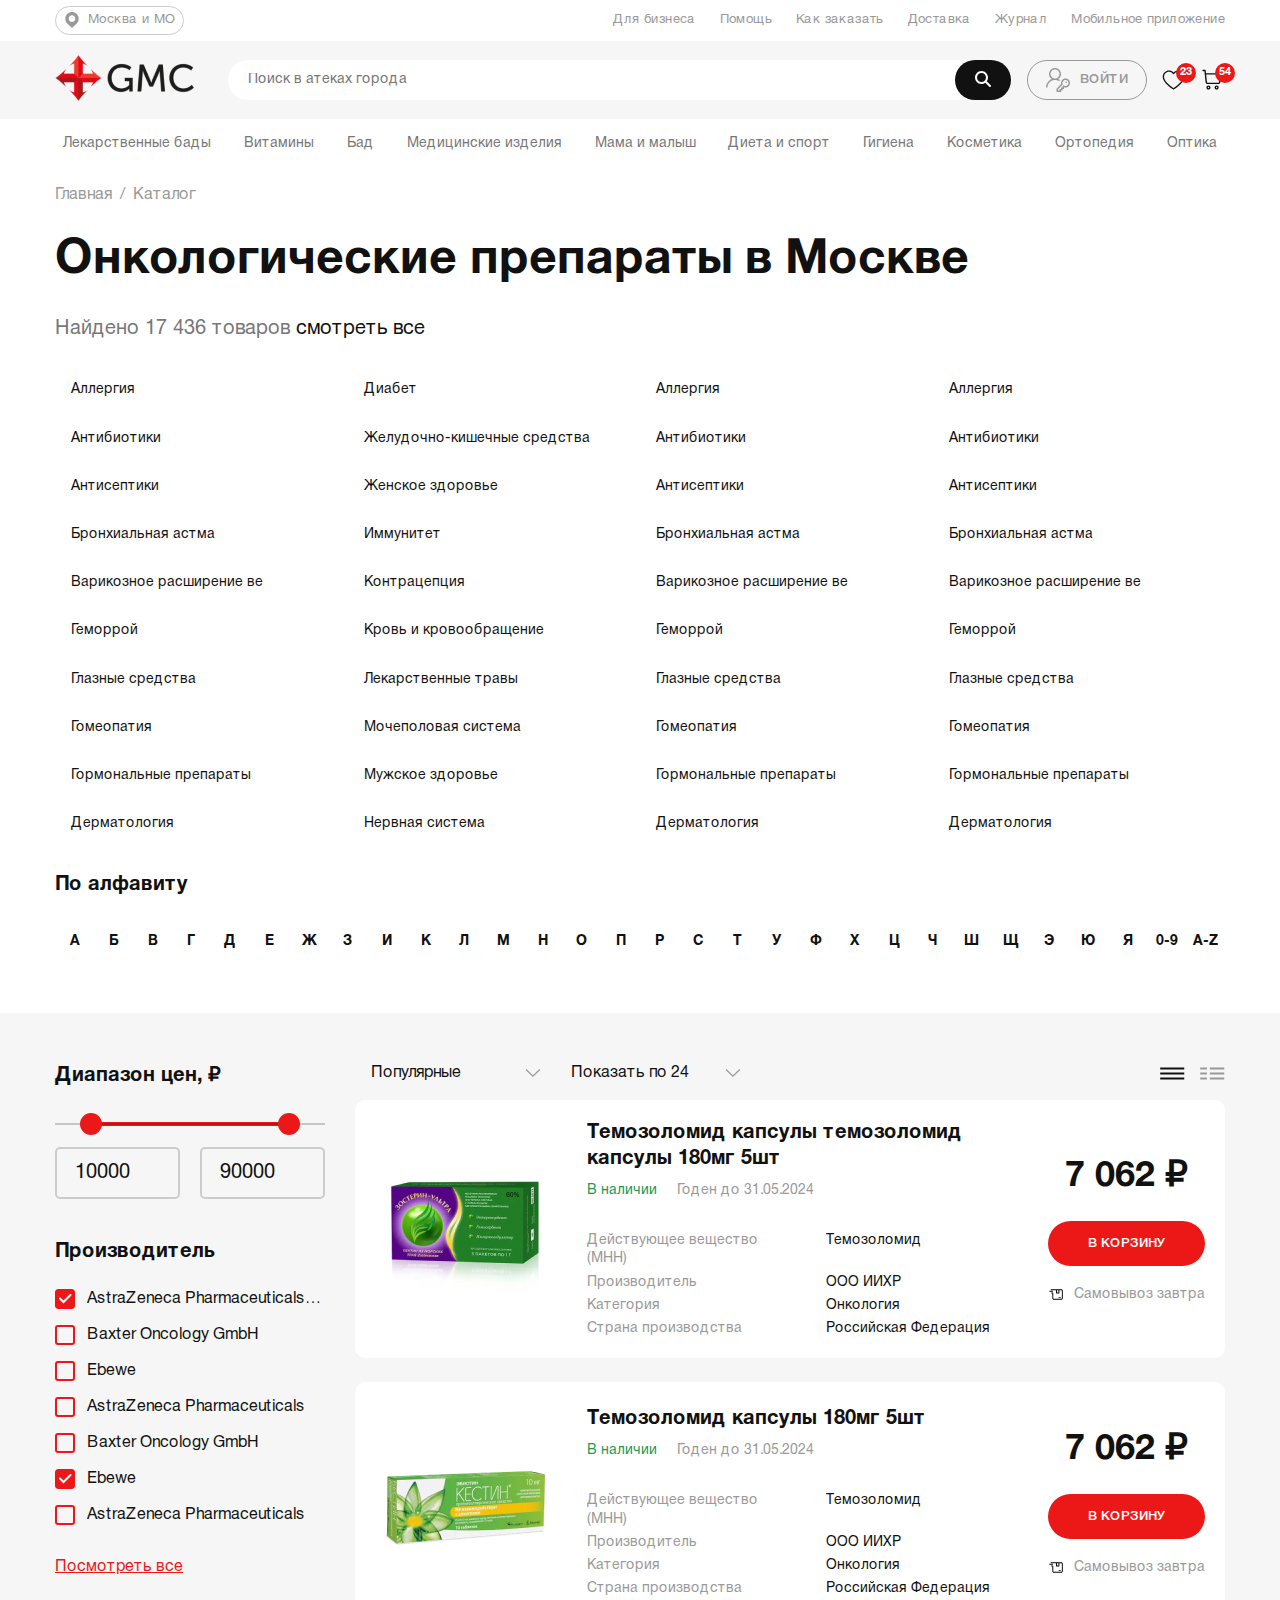
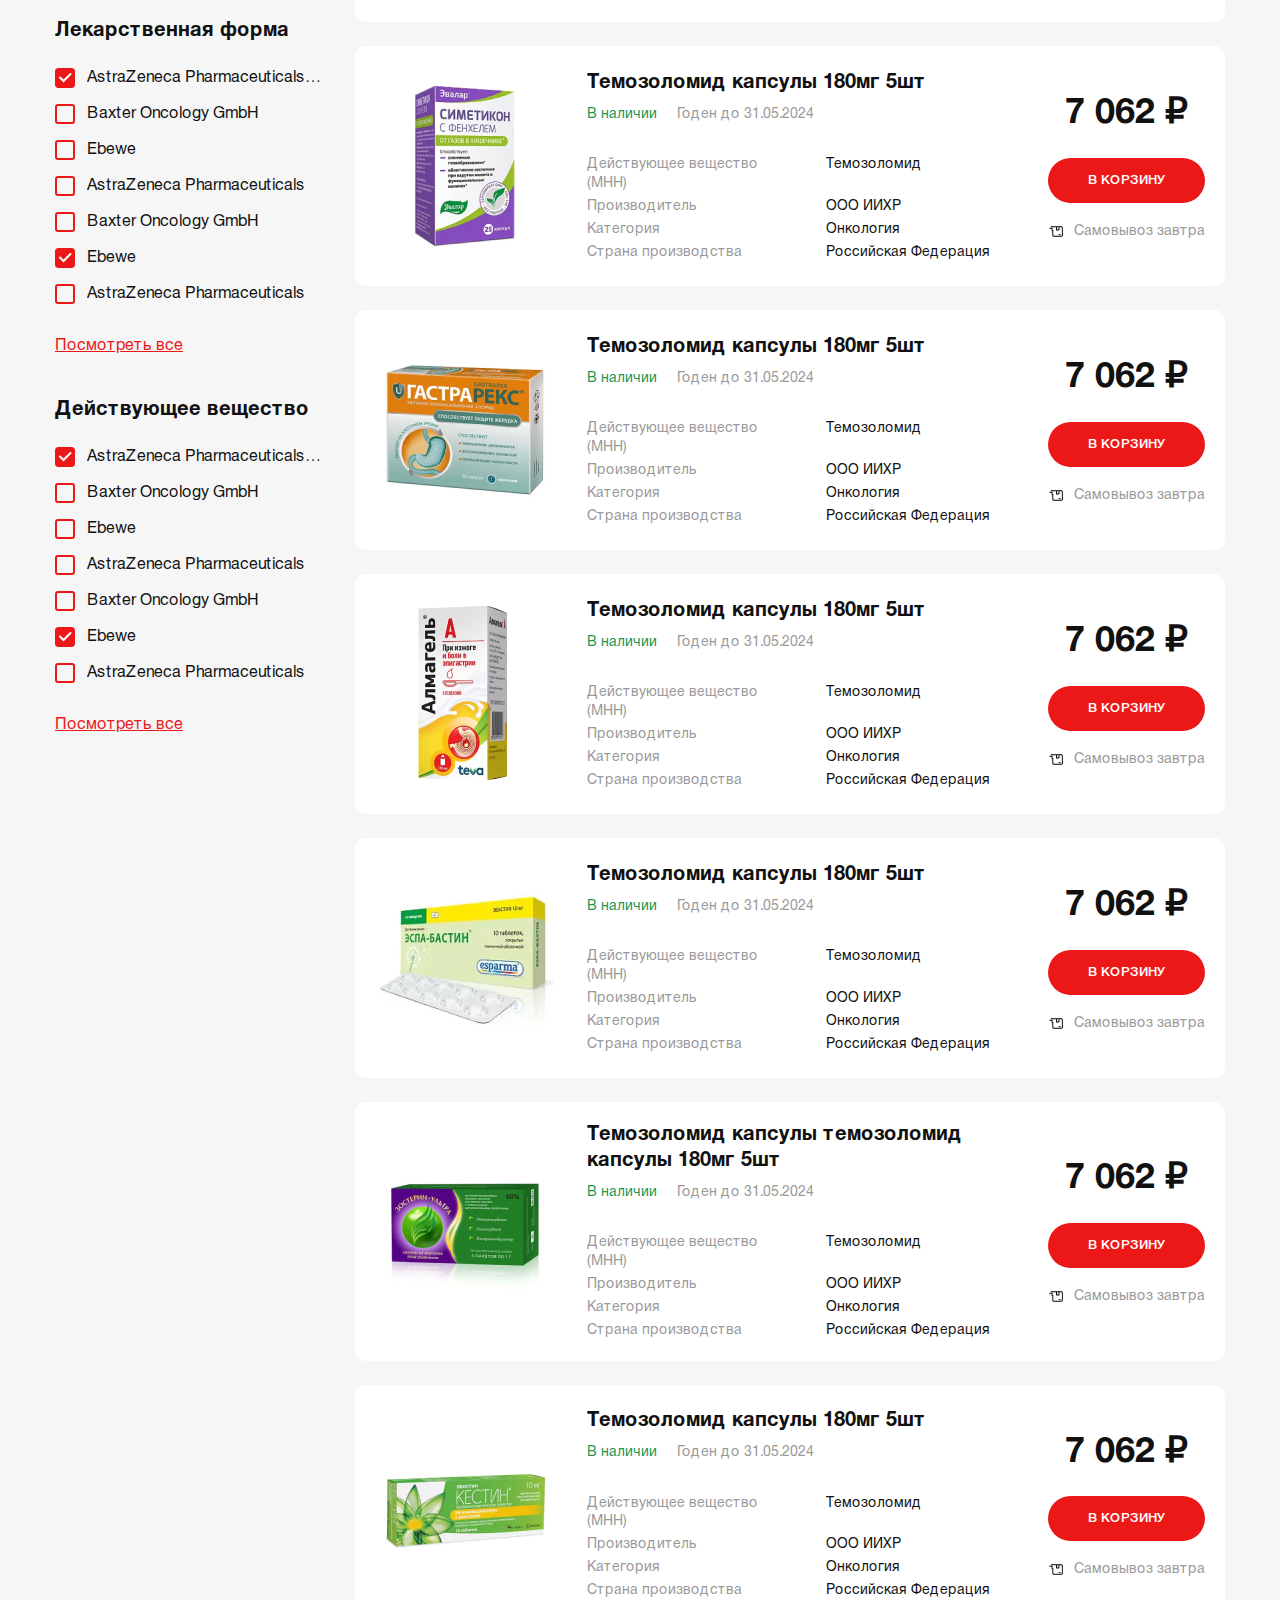
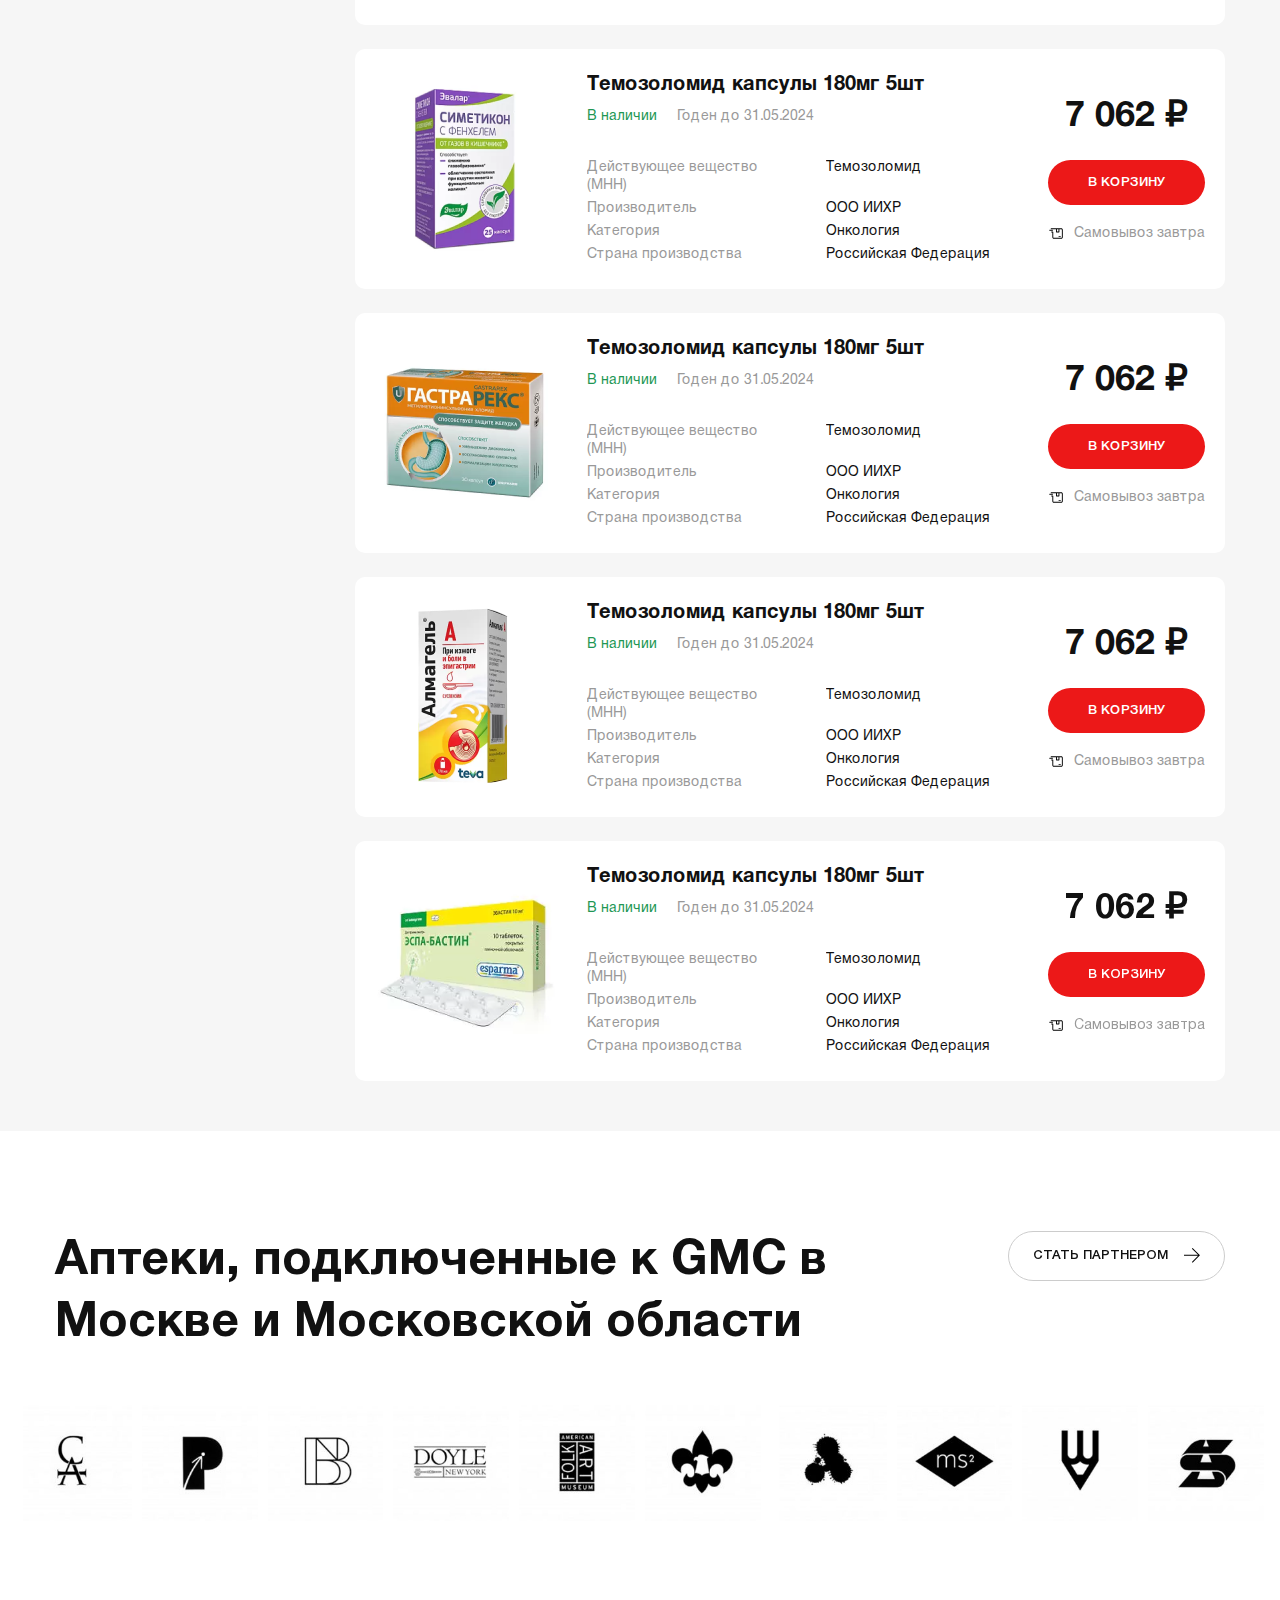
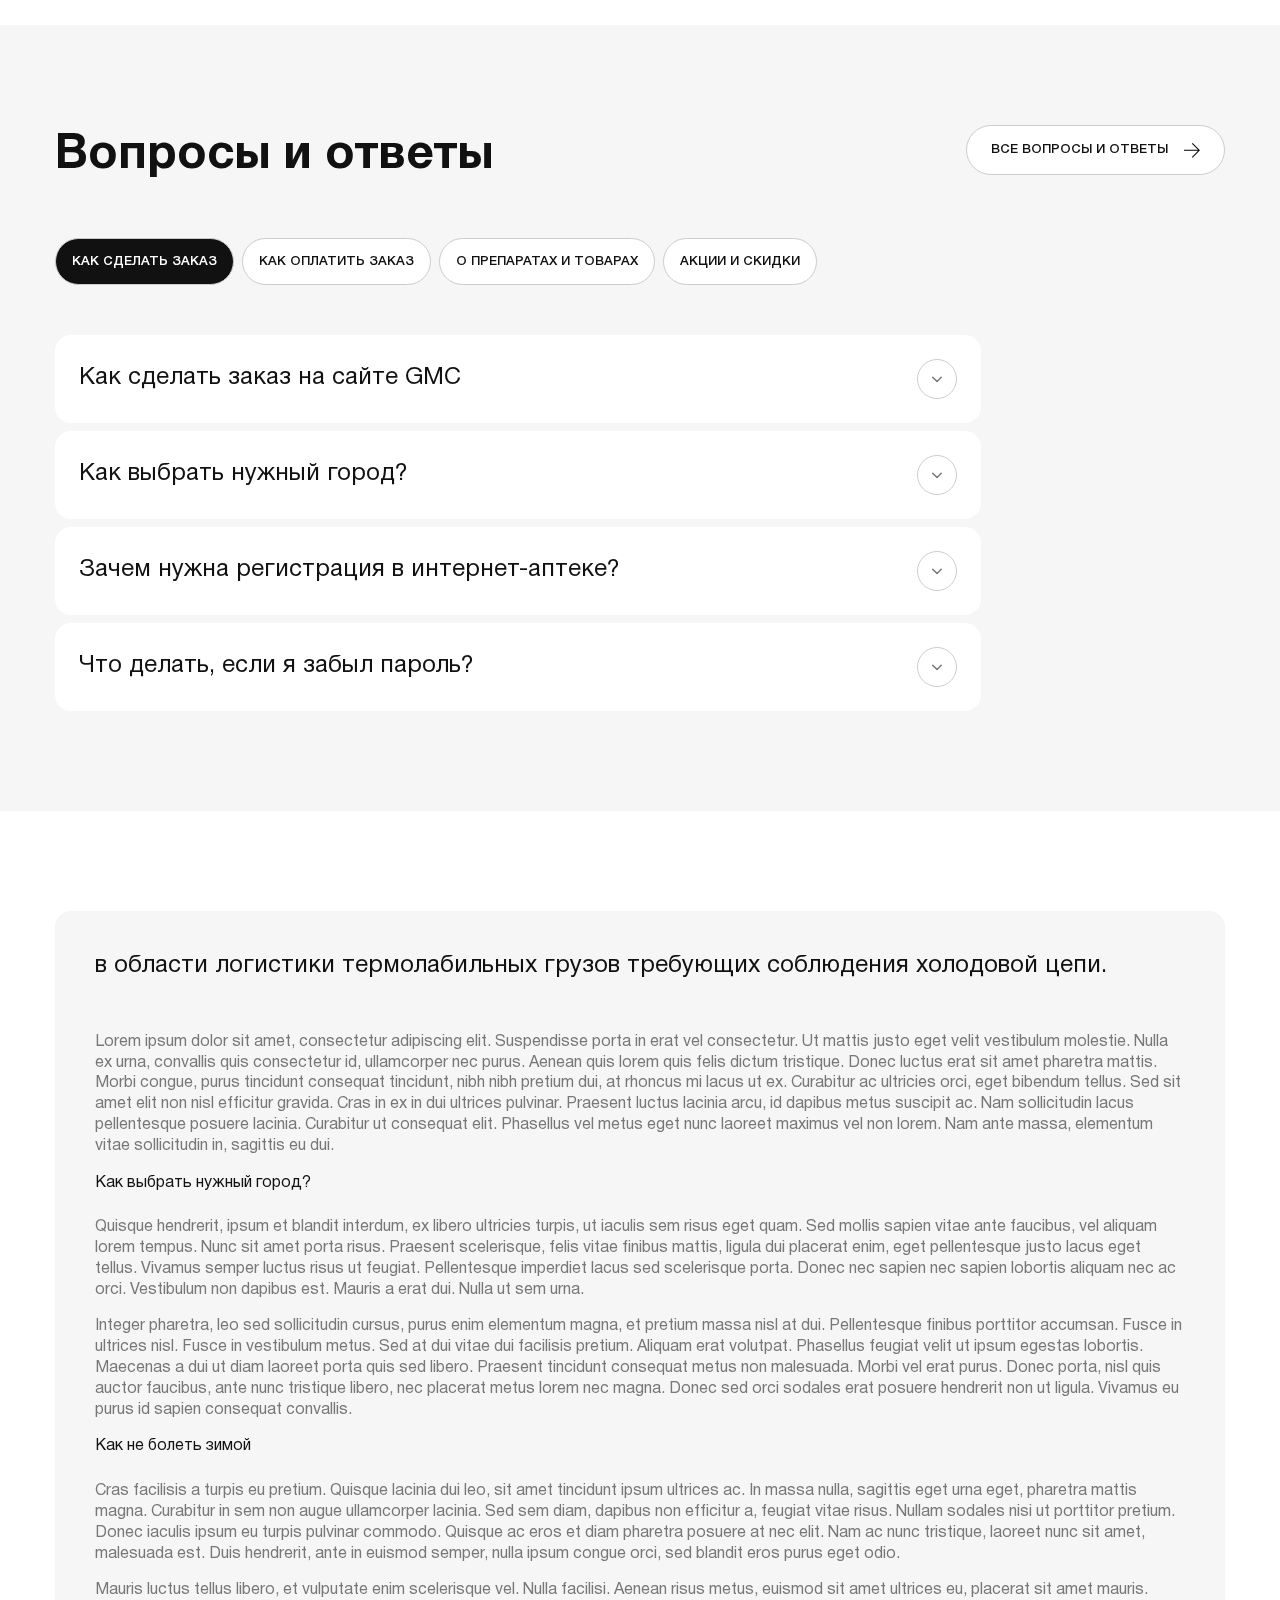
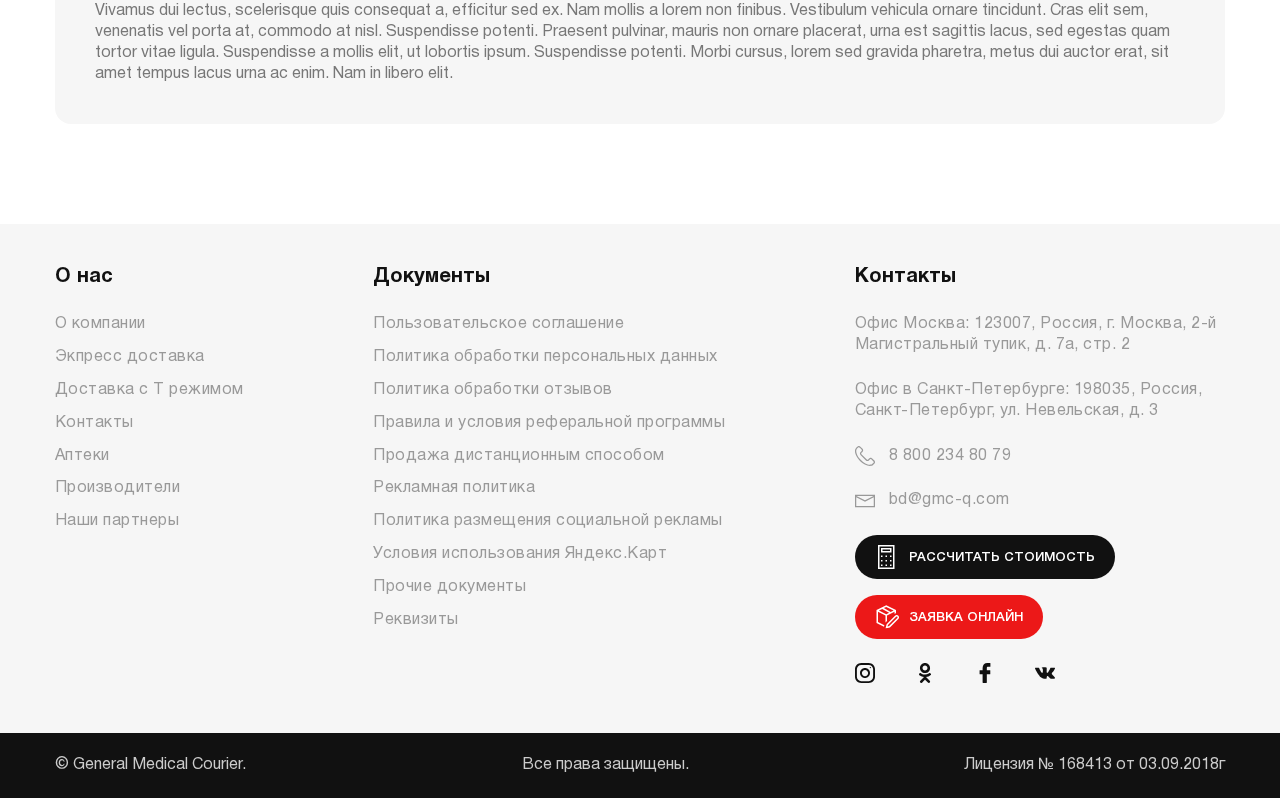
==== commit c7f16b91: "feat: added filter close button" ====
--- a/catalog.html
+++ b/catalog.html
@@ -719,6 +719,8 @@
               </div>
               <div class="catalog__filter-checkboxes-toggler">Посмотреть все</div>
             </div>
+
+            <button class="catalog__filter-close close"></button>
           </aside>
 
           <div class="catalog__content">
--- a/css/index.css
+++ b/css/index.css
@@ -40,9 +40,11 @@
   margin: 0;
   padding: 0;
   background-color: #ffffff;
+  color: #111111;
 }
 
 * {
+  color: #111111;
   font-family: "HelveticaNeueCyr", sans-serif;
 }
 
@@ -742,7 +744,8 @@
 @media (max-width: 576px) {
   .custom-select .select-selected {
     gap: 8px;
-    width: 140px;
+    max-width: 130px;
+    width: 100%;
     font-size: 14px;
   }
 }
@@ -3386,7 +3389,7 @@
     bottom: 0;
     z-index: 1001;
     max-width: 300px;
-    padding: 16px;
+    padding: 48px 16px 16px;
     box-sizing: border-box;
     overflow: auto;
     background-color: #ffffff;
@@ -3437,6 +3440,21 @@
     font-size: 14px;
   }
 }
+.catalog__filter-close {
+  display: none;
+}
+@media (max-width: 992px) {
+  .catalog__filter-close {
+    position: absolute;
+    top: 16px;
+    right: 16px;
+    display: inline-block;
+    width: 24px;
+    height: 24px;
+    border: none;
+    background: url(../assets/icons/close.svg) center no-repeat;
+  }
+}
 .catalog__content {
   flex: 1 1 auto;
 }
@@ -3455,7 +3473,6 @@
 .catalog__controls-sorting {
   display: flex;
   align-items: center;
-  flex-wrap: wrap;
   gap: 30px;
   padding-left: 16px;
 }
@@ -3463,6 +3480,13 @@
   .catalog__controls-sorting {
     gap: 20px;
     padding: 0;
+  }
+}
+@media (max-width: 576px) {
+  .catalog__controls-sorting .custom-select {
+    flex: 1 0 auto;
+    max-width: 124px;
+    width: 100%;
   }
 }
 .catalog__controls-filter {
@@ -3510,6 +3534,11 @@
   z-index: 1000;
   display: block;
   background-color: rgba(17, 17, 17, 0.5);
+}
+@media (max-width: 576px) {
+  .catalog__controls-filter-button span {
+    display: none;
+  }
 }
 .catalog__controls-view {
   display: flex;
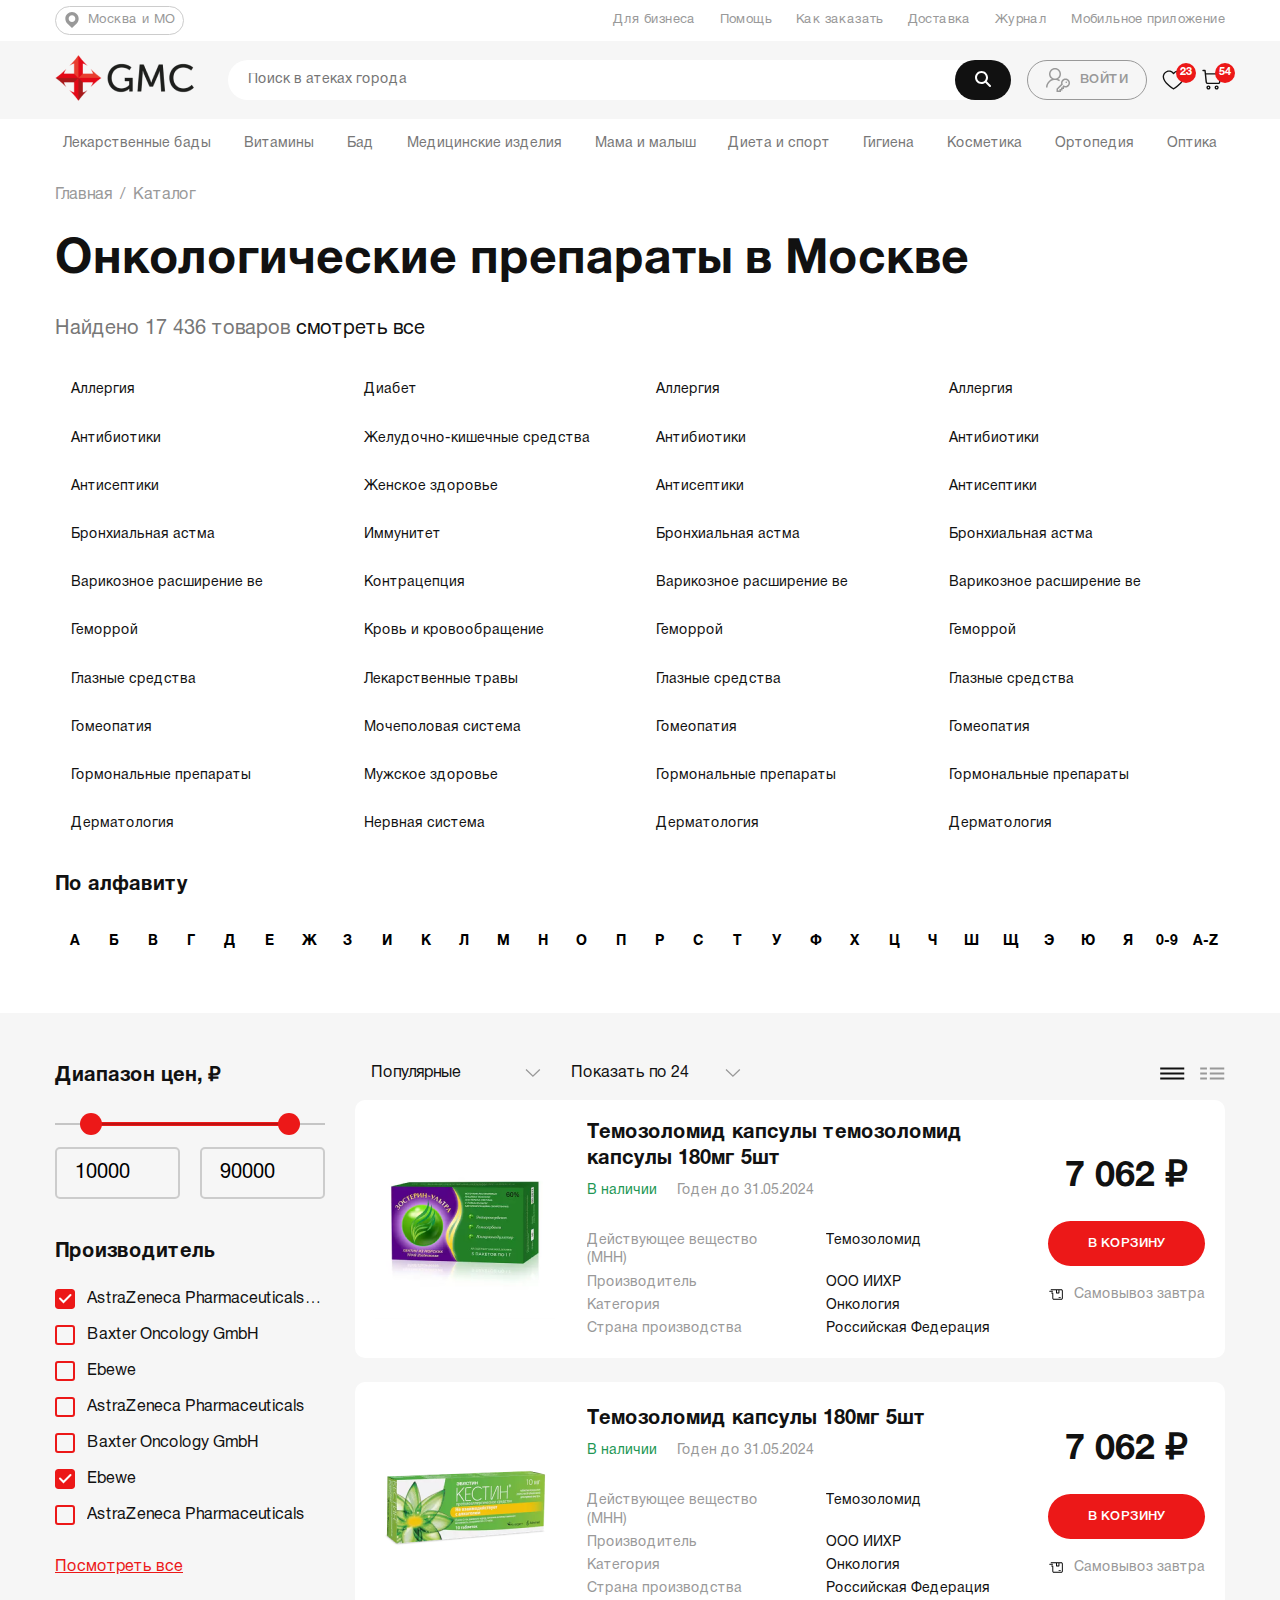
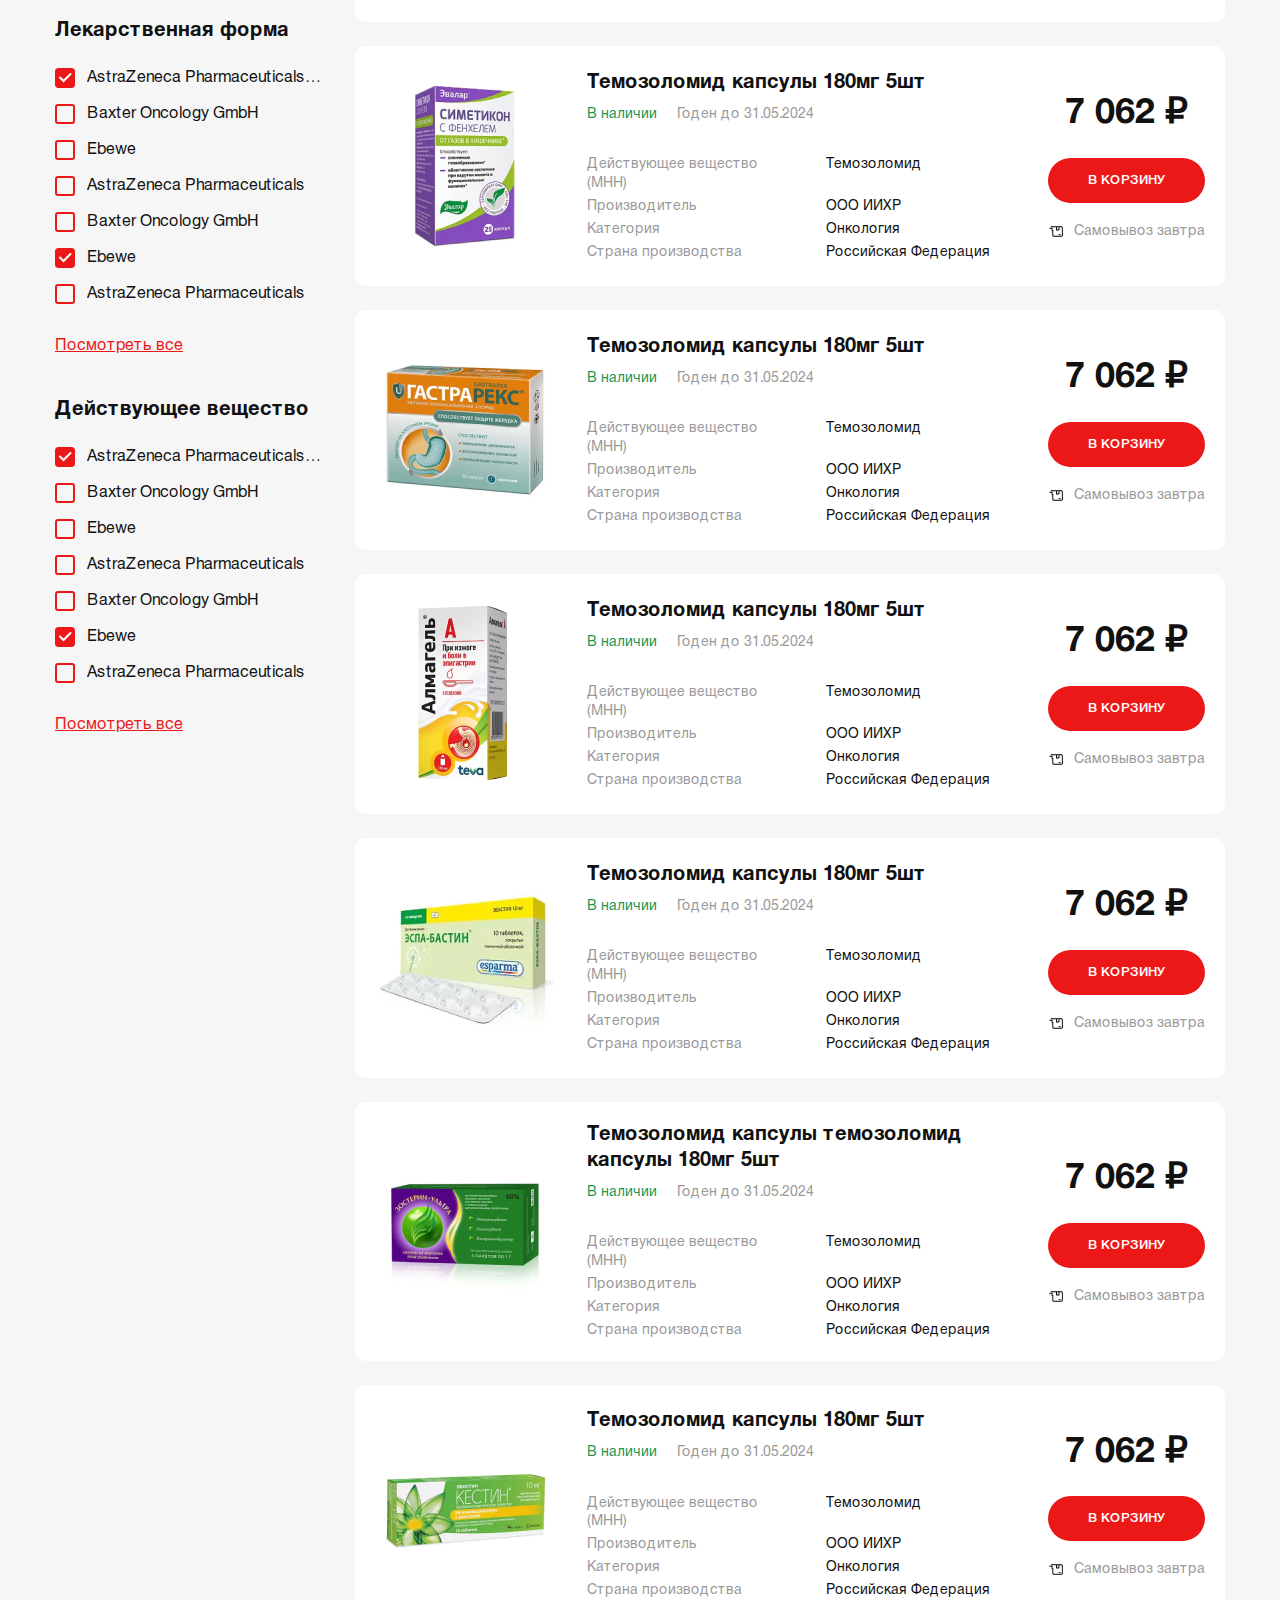
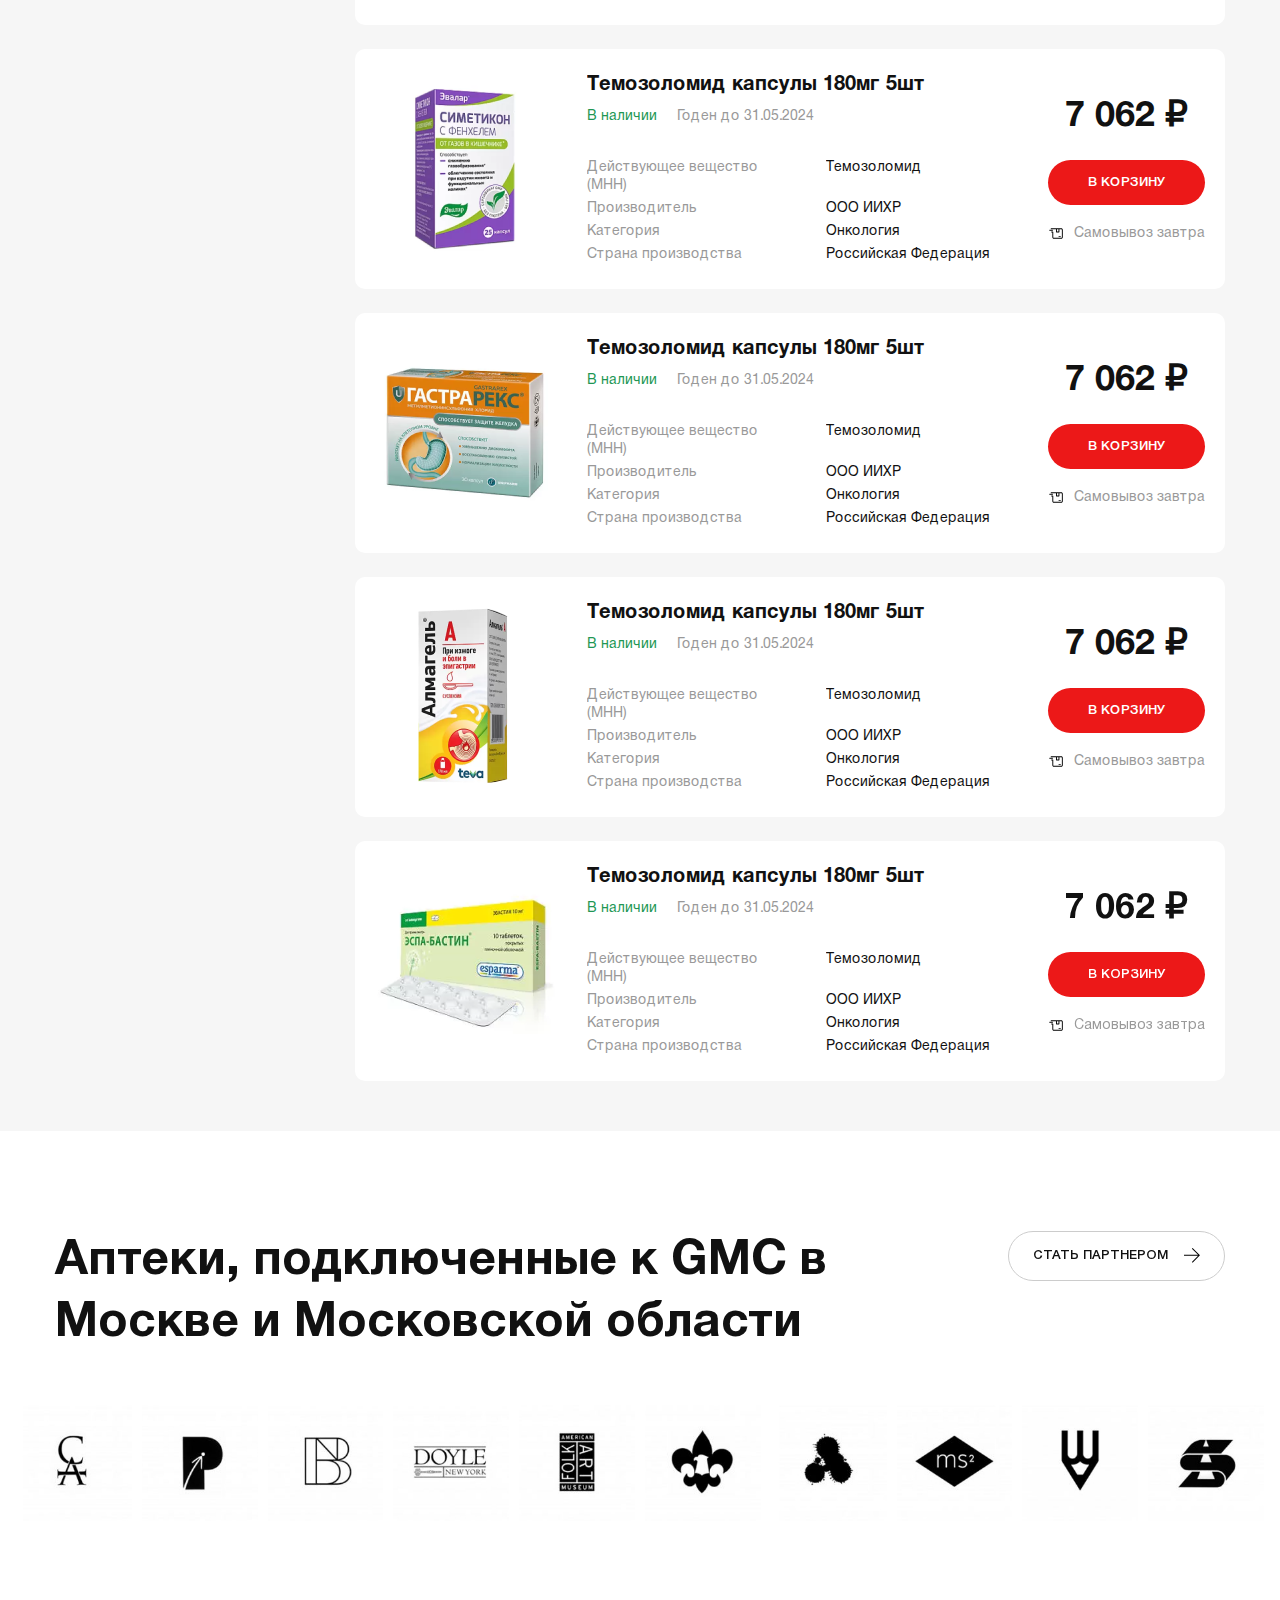
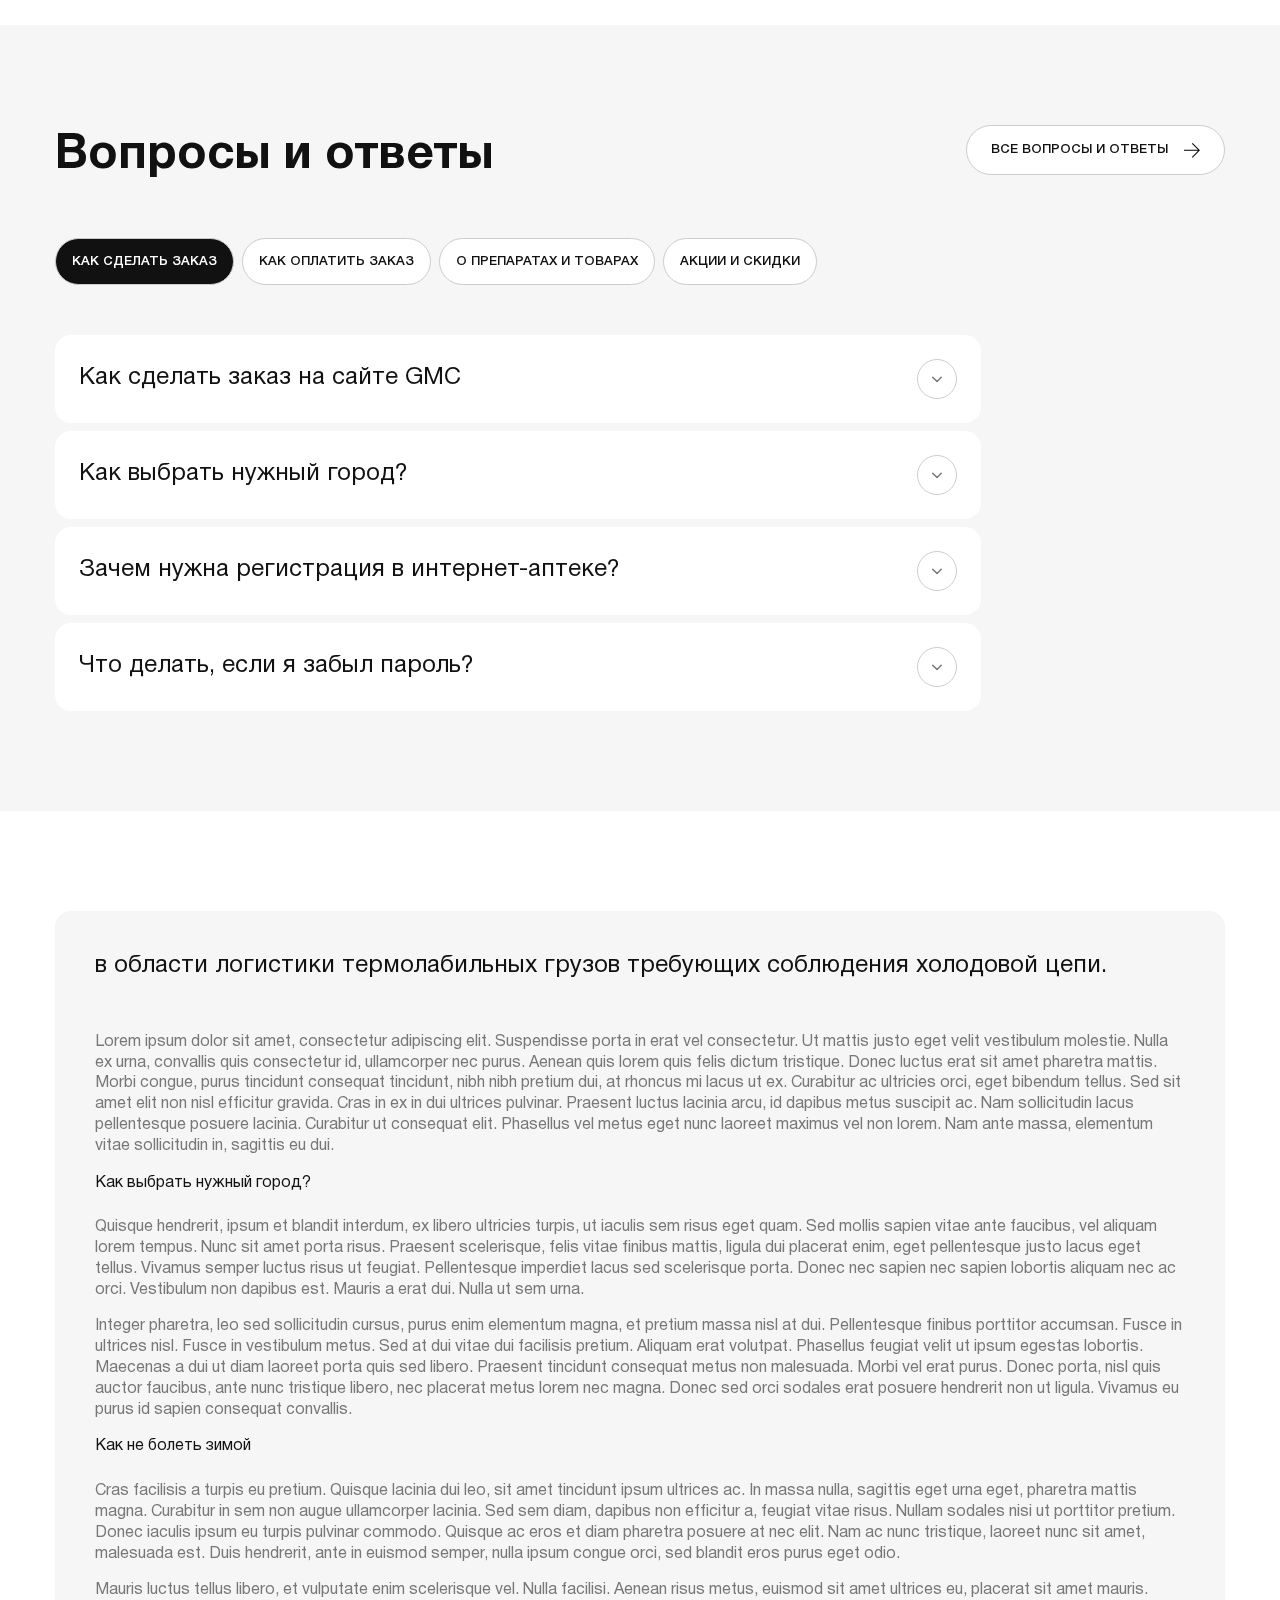
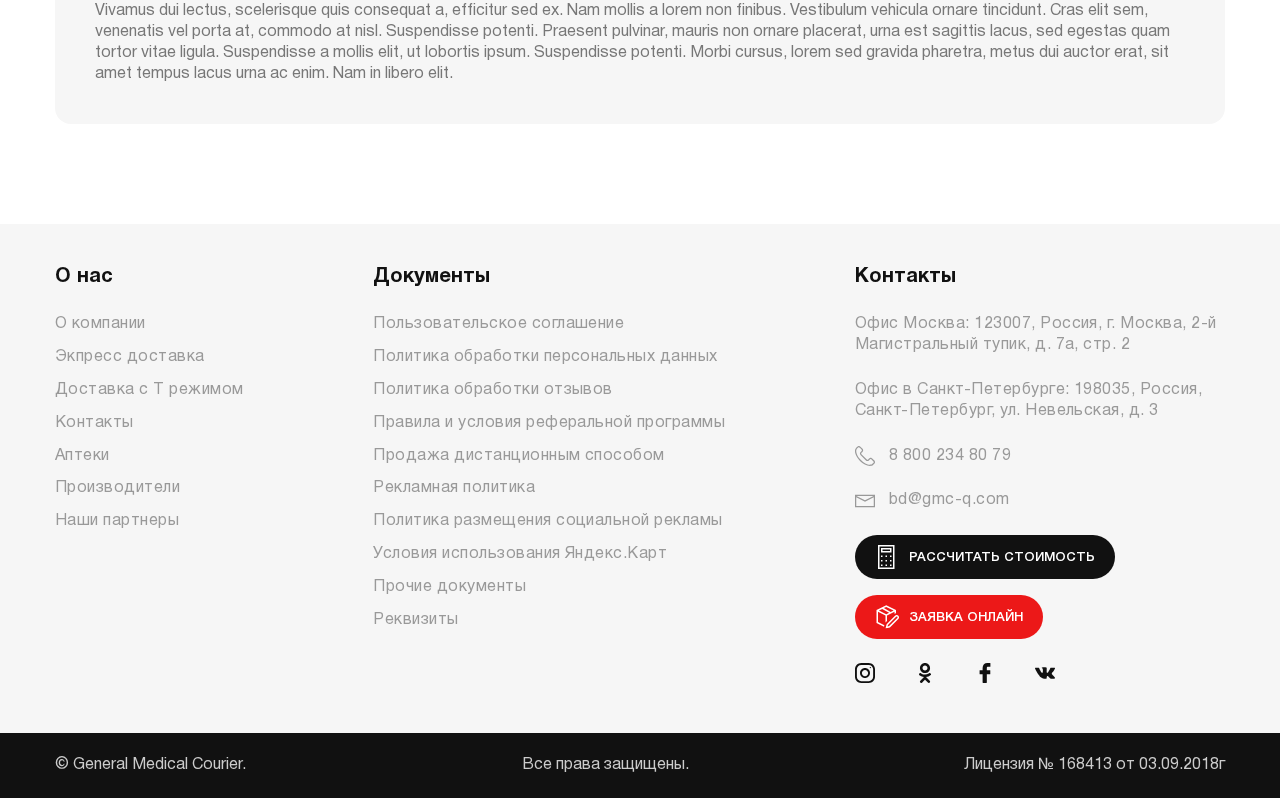
==== commit 8c9d2183: "feat: added meta for iphone" ====
--- a/catalog.html
+++ b/catalog.html
@@ -3,6 +3,10 @@
   <head>
     <meta charset="UTF-8" />
     <meta name="viewport" content="width=device-width, initial-scale=1.0" />
+    <meta name="format-detection" content="telephone=no" />
+    <meta name="format-detection" content="date=no" />
+    <meta name="format-detection" content="address=no" />
+    <meta name="format-detection" content="email=no" />
     <title>GMC</title>
     <link rel="shortcut icon" href="./favicon.ico" type="image/x-icon" />
     <link rel="stylesheet" href="./css/index.css" />
@@ -543,7 +547,9 @@
                 <label class="custom-checkbox">
                   <input class="custom-checkbox__input" type="checkbox" checked />
                   <span class="custom-checkbox__checkmark"></span>
-                  <span class="custom-checkbox__text"> AstraZeneca Pharmaceuticals Pharmaceuticalss</span>
+                  <span class="custom-checkbox__text">
+                    AstraZeneca Pharmaceuticals Pharmaceuticalss</span
+                  >
                 </label>
 
                 <label class="custom-checkbox">
@@ -571,7 +577,7 @@
                 </label>
 
                 <label class="custom-checkbox">
-                  <input class="custom-checkbox__input" type="checkbox" checked/>
+                  <input class="custom-checkbox__input" type="checkbox" checked />
                   <span class="custom-checkbox__checkmark"></span>
                   <span class="custom-checkbox__text">Ebewe</span>
                 </label>
@@ -593,7 +599,6 @@
                   <span class="custom-checkbox__checkmark"></span>
                   <span class="custom-checkbox__text">Ebewe</span>
                 </label>
-
               </div>
               <div class="catalog__filter-checkboxes-toggler">Посмотреть все</div>
             </div>
@@ -604,7 +609,9 @@
                 <label class="custom-checkbox">
                   <input class="custom-checkbox__input" type="checkbox" checked />
                   <span class="custom-checkbox__checkmark"></span>
-                  <span class="custom-checkbox__text"> AstraZeneca Pharmaceuticals Pharmaceuticalss</span>
+                  <span class="custom-checkbox__text">
+                    AstraZeneca Pharmaceuticals Pharmaceuticalss</span
+                  >
                 </label>
 
                 <label class="custom-checkbox">
@@ -632,7 +639,7 @@
                 </label>
 
                 <label class="custom-checkbox">
-                  <input class="custom-checkbox__input" type="checkbox" checked/>
+                  <input class="custom-checkbox__input" type="checkbox" checked />
                   <span class="custom-checkbox__checkmark"></span>
                   <span class="custom-checkbox__text">Ebewe</span>
                 </label>
@@ -654,7 +661,6 @@
                   <span class="custom-checkbox__checkmark"></span>
                   <span class="custom-checkbox__text">Ebewe</span>
                 </label>
-
               </div>
               <div class="catalog__filter-checkboxes-toggler">Посмотреть все</div>
             </div>
@@ -665,7 +671,9 @@
                 <label class="custom-checkbox">
                   <input class="custom-checkbox__input" type="checkbox" checked />
                   <span class="custom-checkbox__checkmark"></span>
-                  <span class="custom-checkbox__text"> AstraZeneca Pharmaceuticals Pharmaceuticalss</span>
+                  <span class="custom-checkbox__text">
+                    AstraZeneca Pharmaceuticals Pharmaceuticalss</span
+                  >
                 </label>
 
                 <label class="custom-checkbox">
@@ -693,7 +701,7 @@
                 </label>
 
                 <label class="custom-checkbox">
-                  <input class="custom-checkbox__input" type="checkbox" checked/>
+                  <input class="custom-checkbox__input" type="checkbox" checked />
                   <span class="custom-checkbox__checkmark"></span>
                   <span class="custom-checkbox__text">Ebewe</span>
                 </label>
@@ -715,7 +723,6 @@
                   <span class="custom-checkbox__checkmark"></span>
                   <span class="custom-checkbox__text">Ebewe</span>
                 </label>
-
               </div>
               <div class="catalog__filter-checkboxes-toggler">Посмотреть все</div>
             </div>
--- a/css/index.css
+++ b/css/index.css
@@ -44,7 +44,6 @@
 }
 
 * {
-  color: #111111;
   font-family: "HelveticaNeueCyr", sans-serif;
 }
 
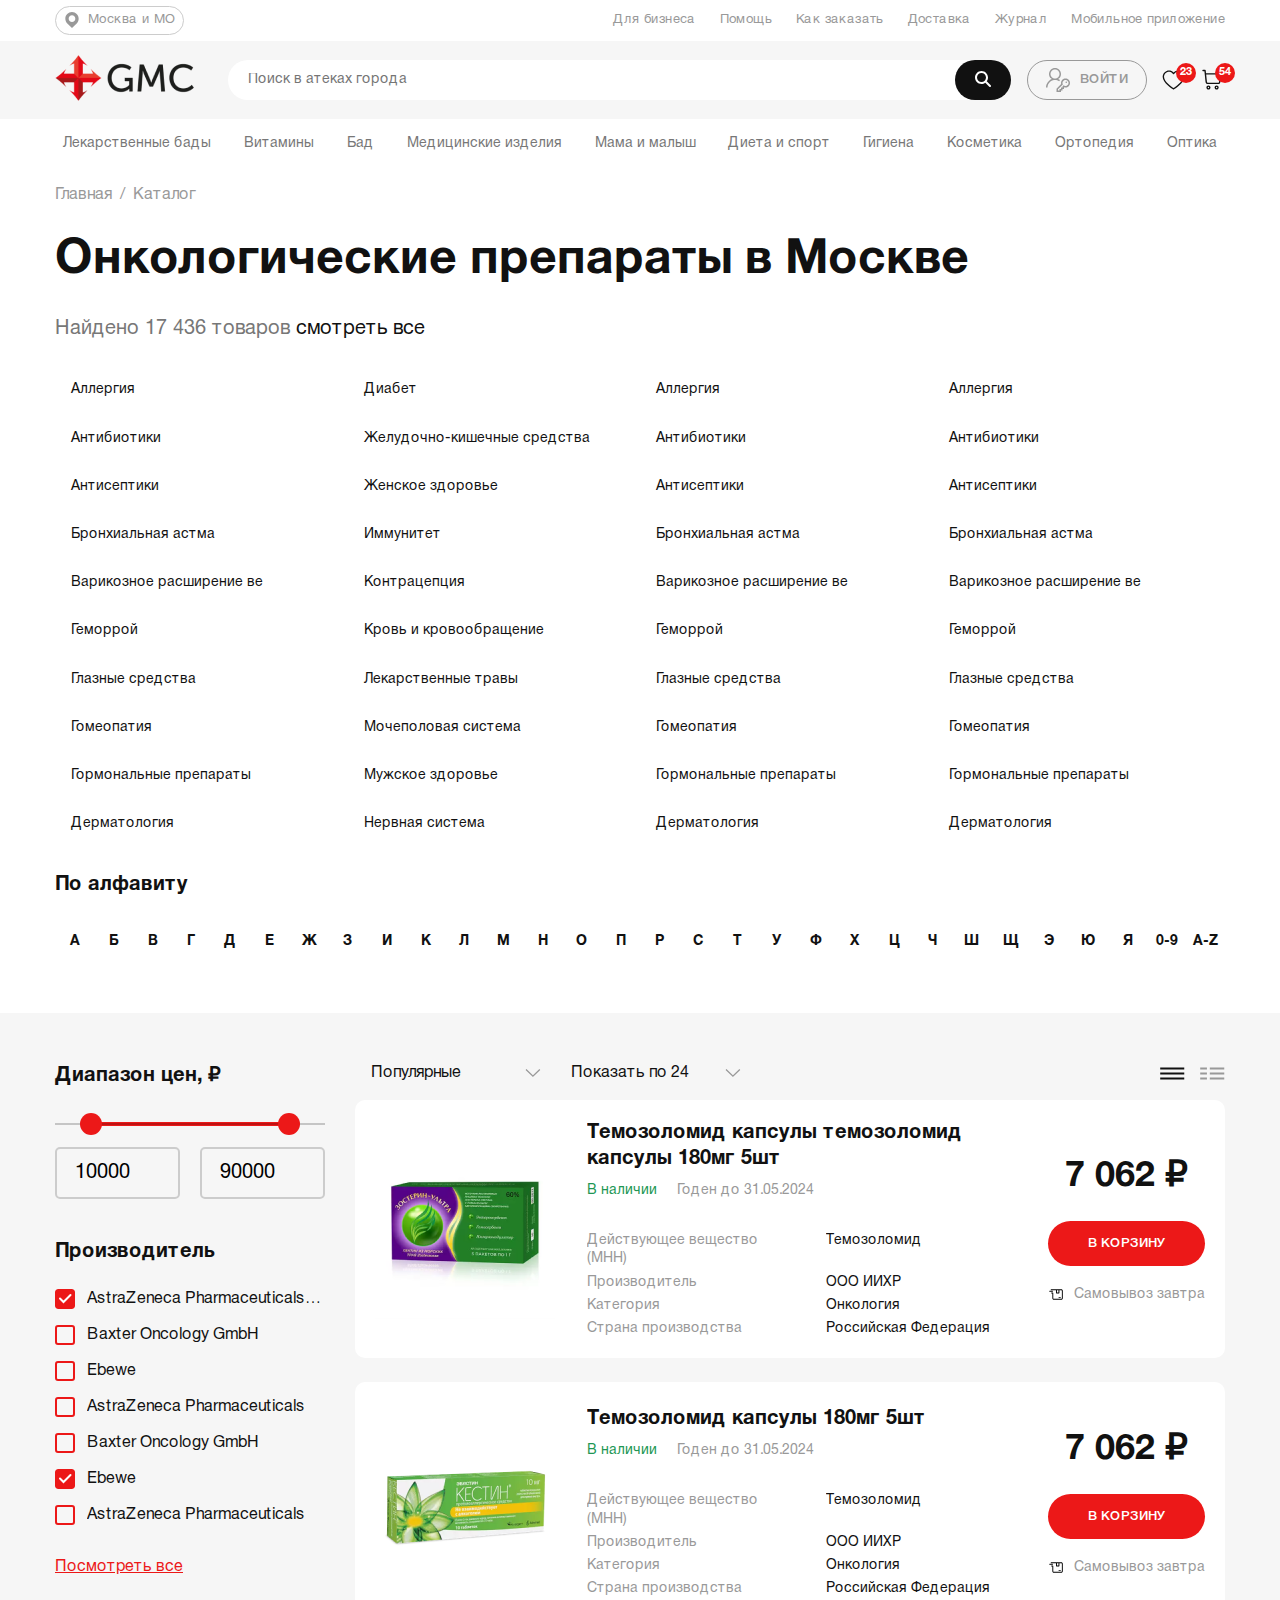
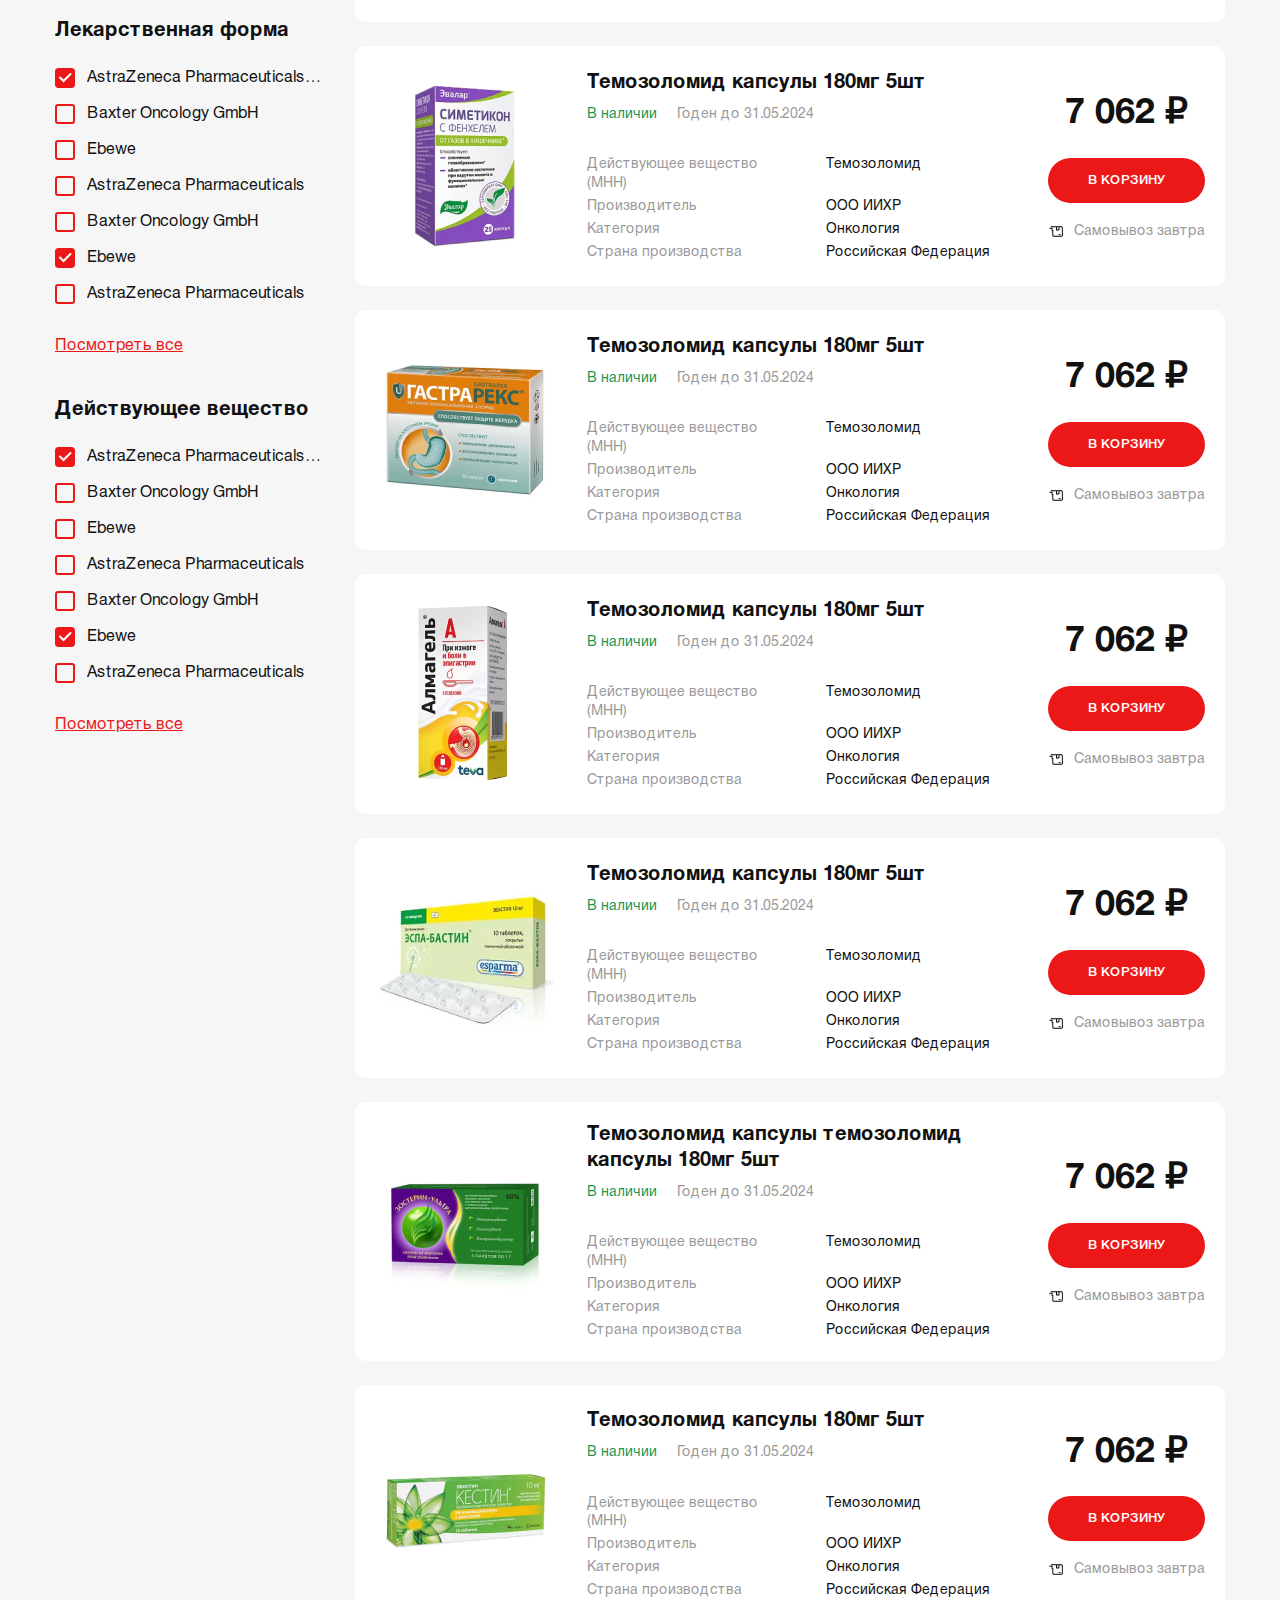
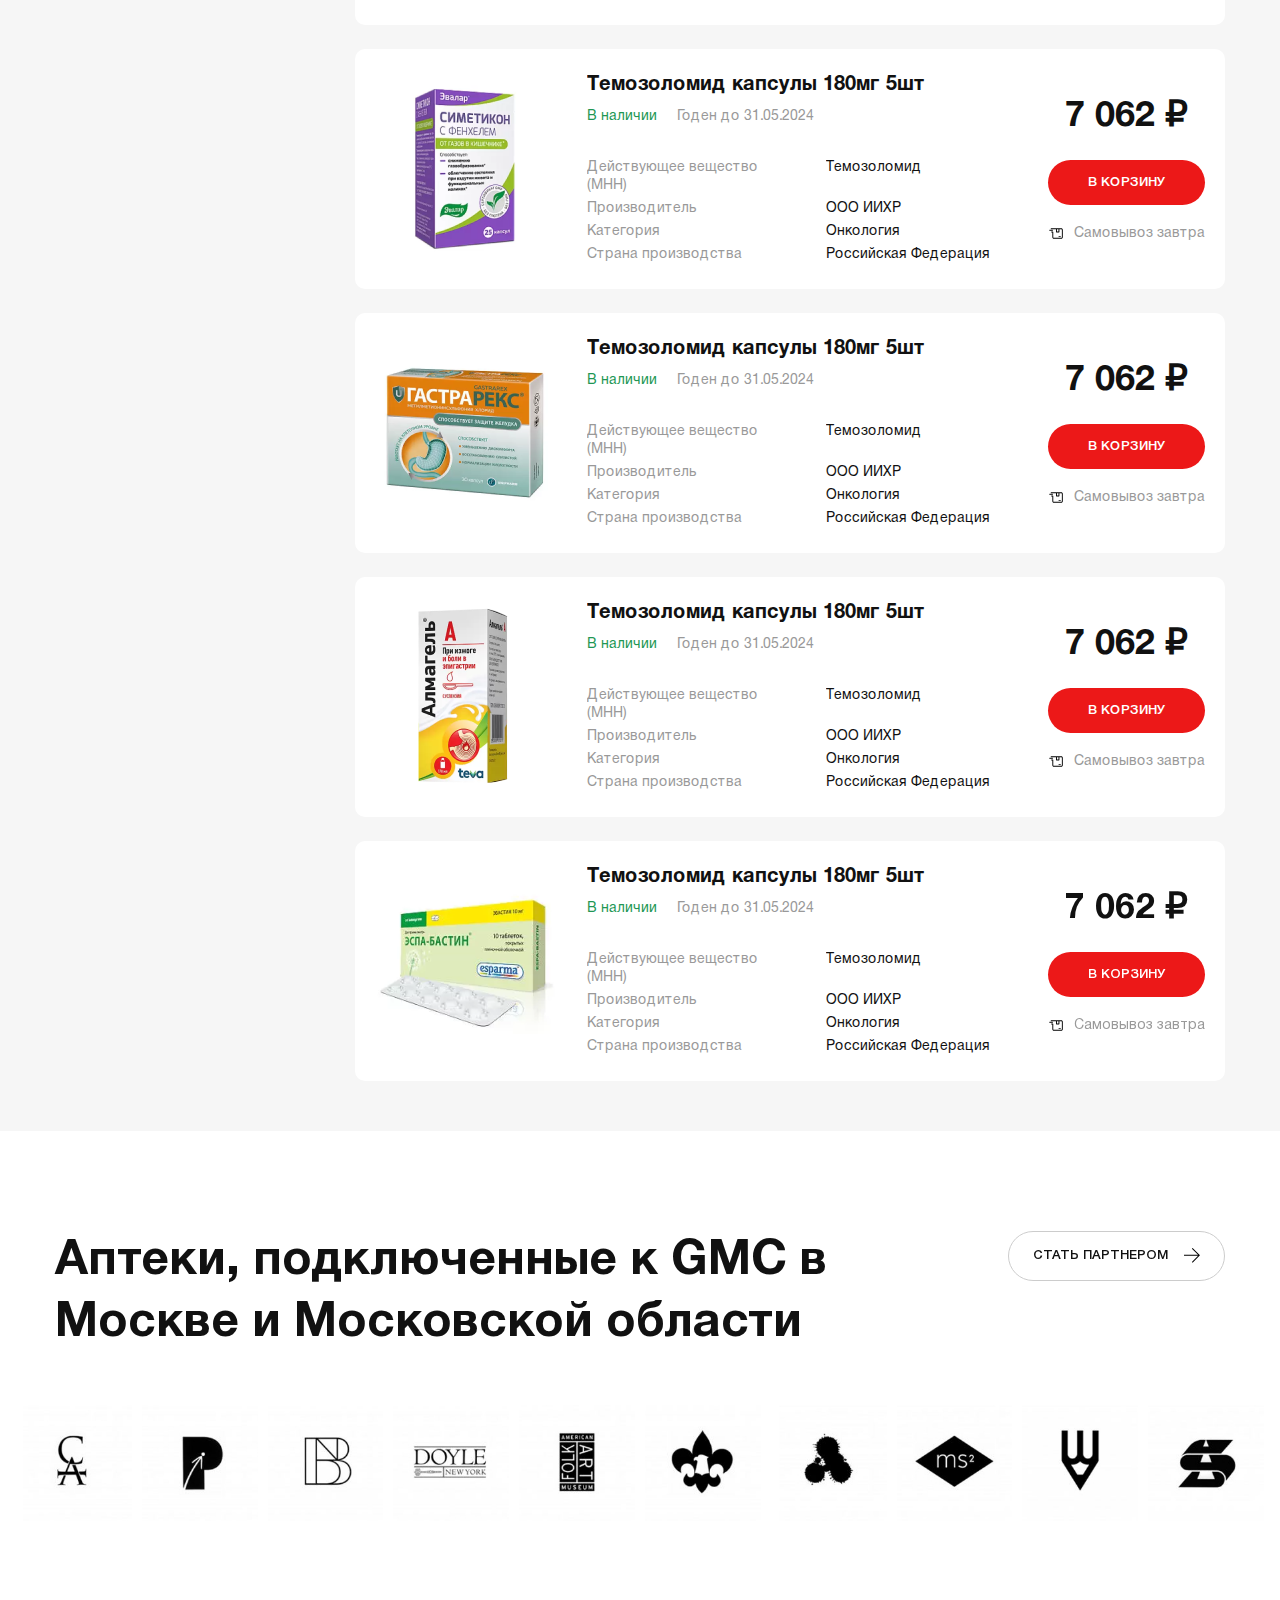
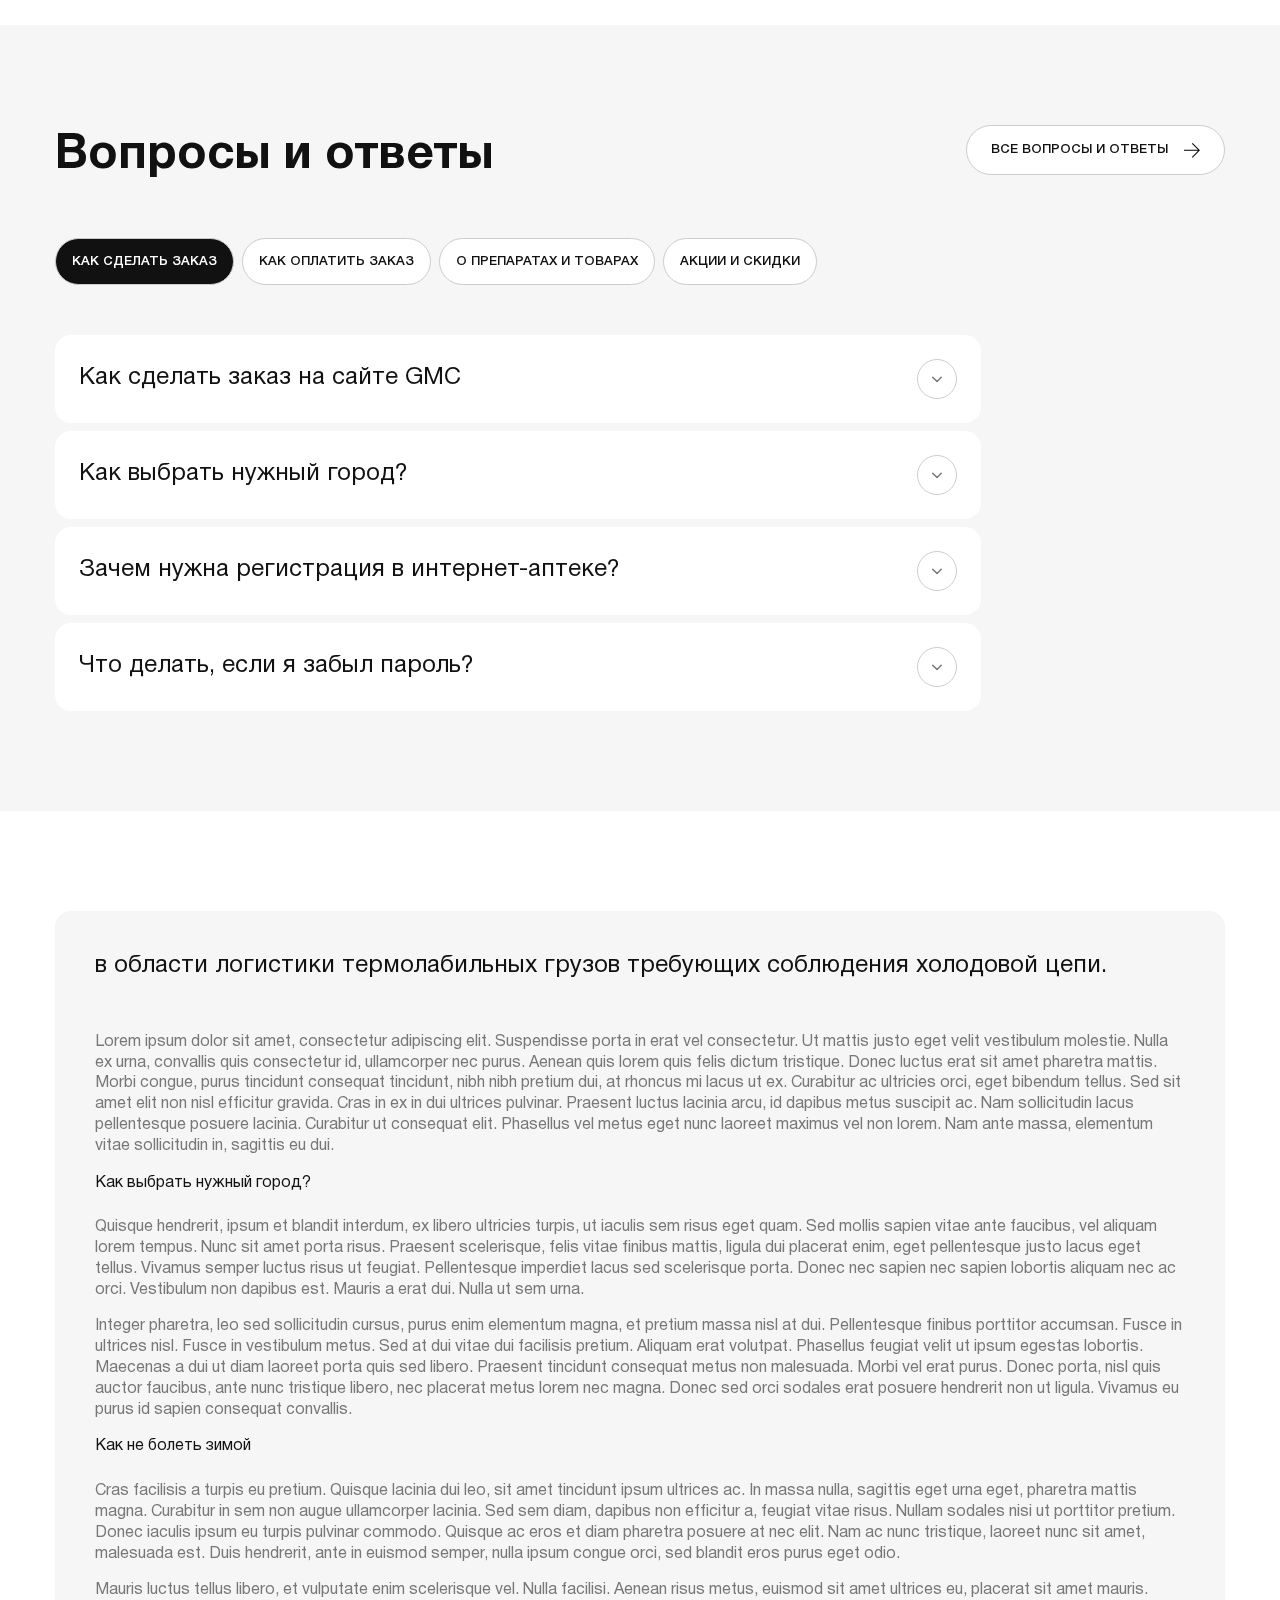
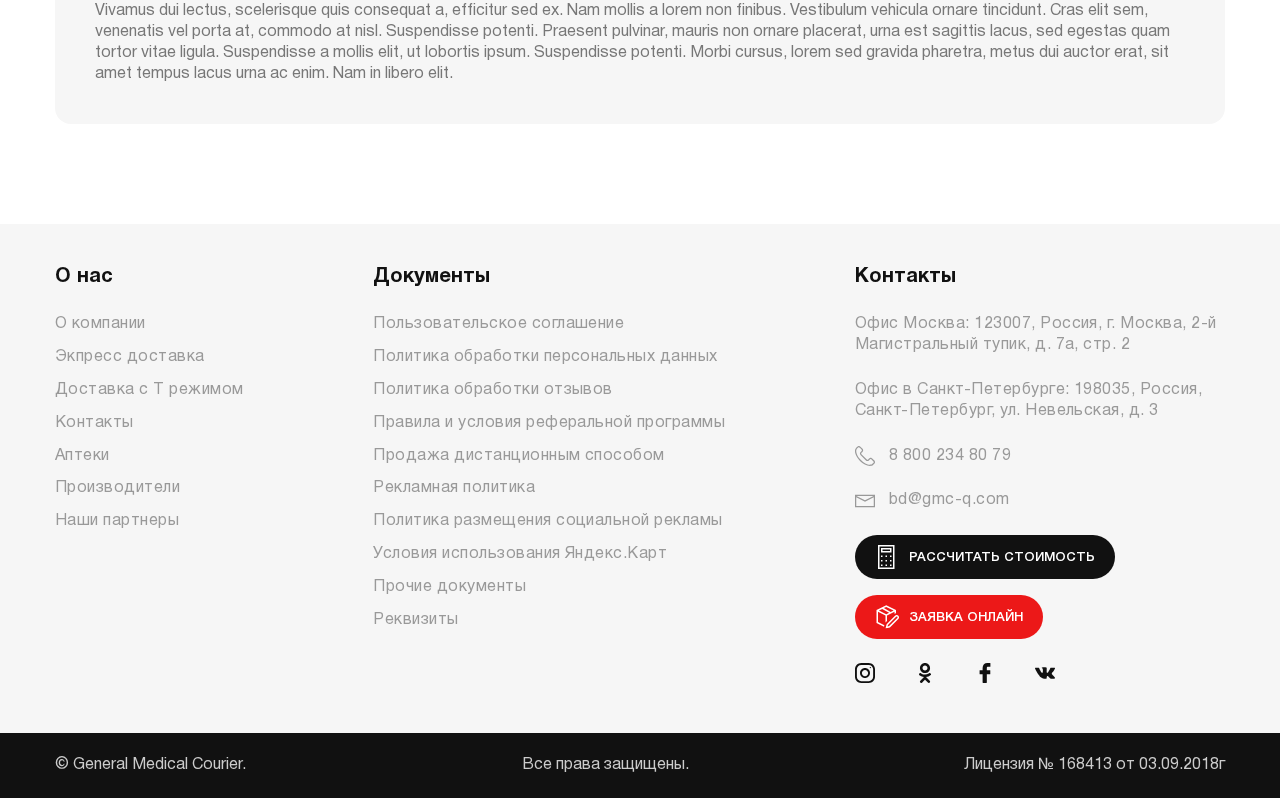
==== commit 5024e779: "fix: fixed font color issues" ====
--- a/catalog.html
+++ b/catalog.html
@@ -3,10 +3,6 @@
   <head>
     <meta charset="UTF-8" />
     <meta name="viewport" content="width=device-width, initial-scale=1.0" />
-    <meta name="format-detection" content="telephone=no" />
-    <meta name="format-detection" content="date=no" />
-    <meta name="format-detection" content="address=no" />
-    <meta name="format-detection" content="email=no" />
     <title>GMC</title>
     <link rel="shortcut icon" href="./favicon.ico" type="image/x-icon" />
     <link rel="stylesheet" href="./css/index.css" />
--- a/css/index.css
+++ b/css/index.css
@@ -1297,6 +1297,7 @@
 }
 .header__controls-button-text {
   display: none;
+  color: #111111;
   font-size: 12px;
   font-style: normal;
   font-weight: 400;
@@ -3136,10 +3137,12 @@
   max-width: none;
 }
 .modal__footer {
+  color: #111111;
   text-align: center;
 }
 .modal__footer-button {
   padding: 0;
+  color: #111111;
   border: none;
   background: none;
   cursor: pointer;
@@ -3339,6 +3342,7 @@
   padding: 0;
   width: 40px;
   height: 40px;
+  color: #111111;
   font-size: 14px;
   font-style: normal;
   font-weight: 700;
